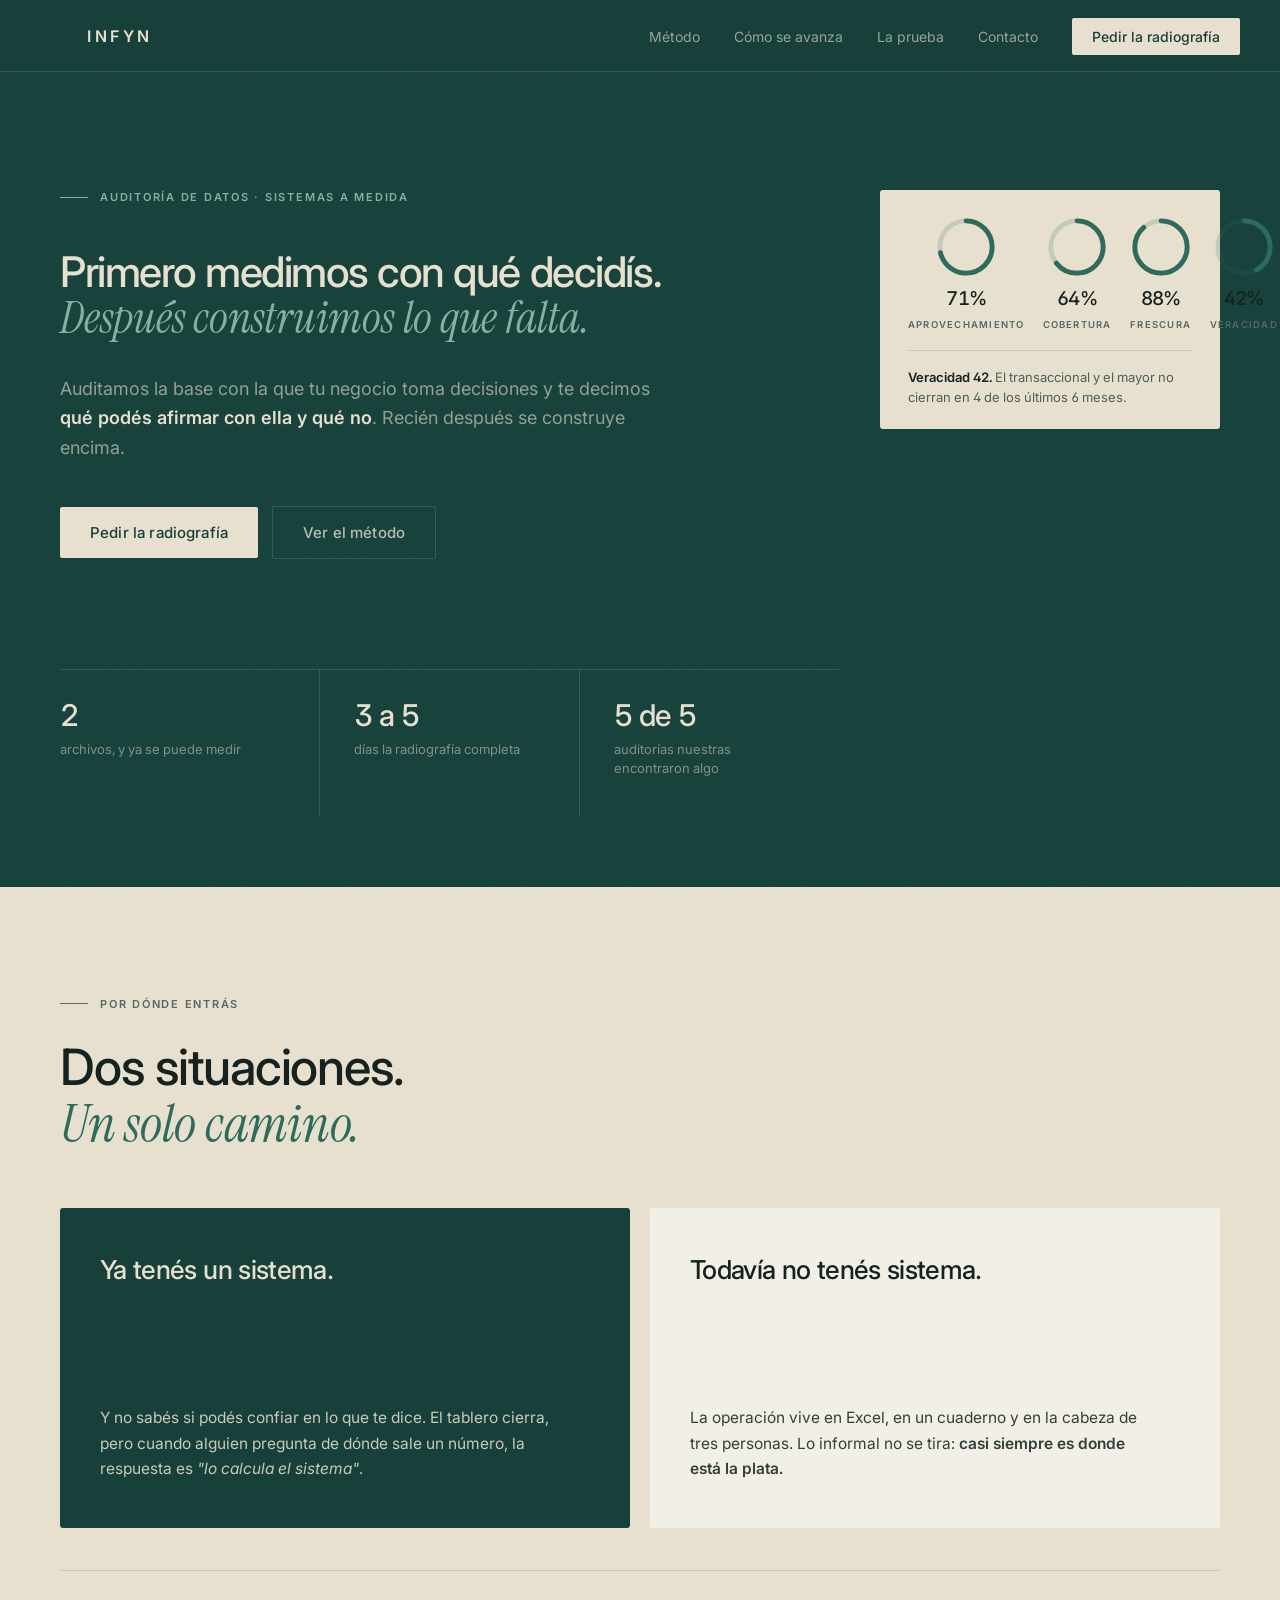
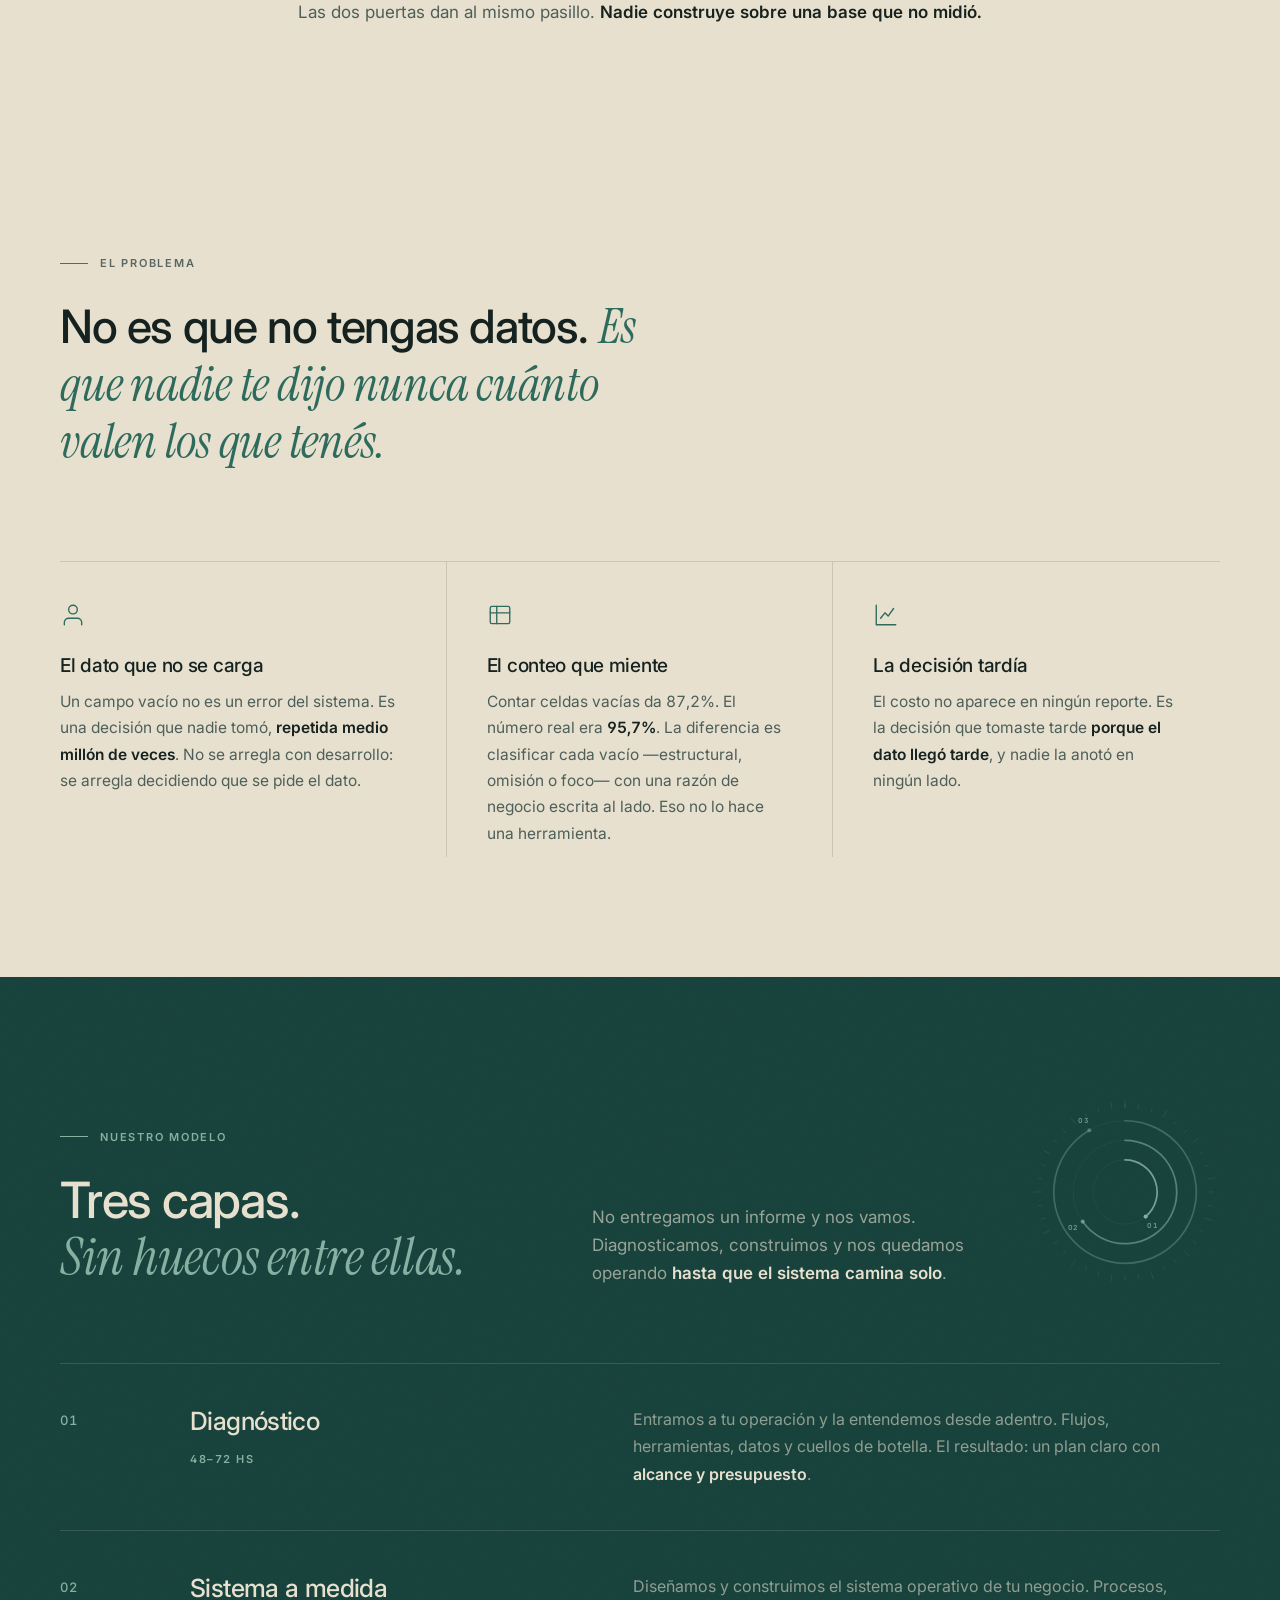
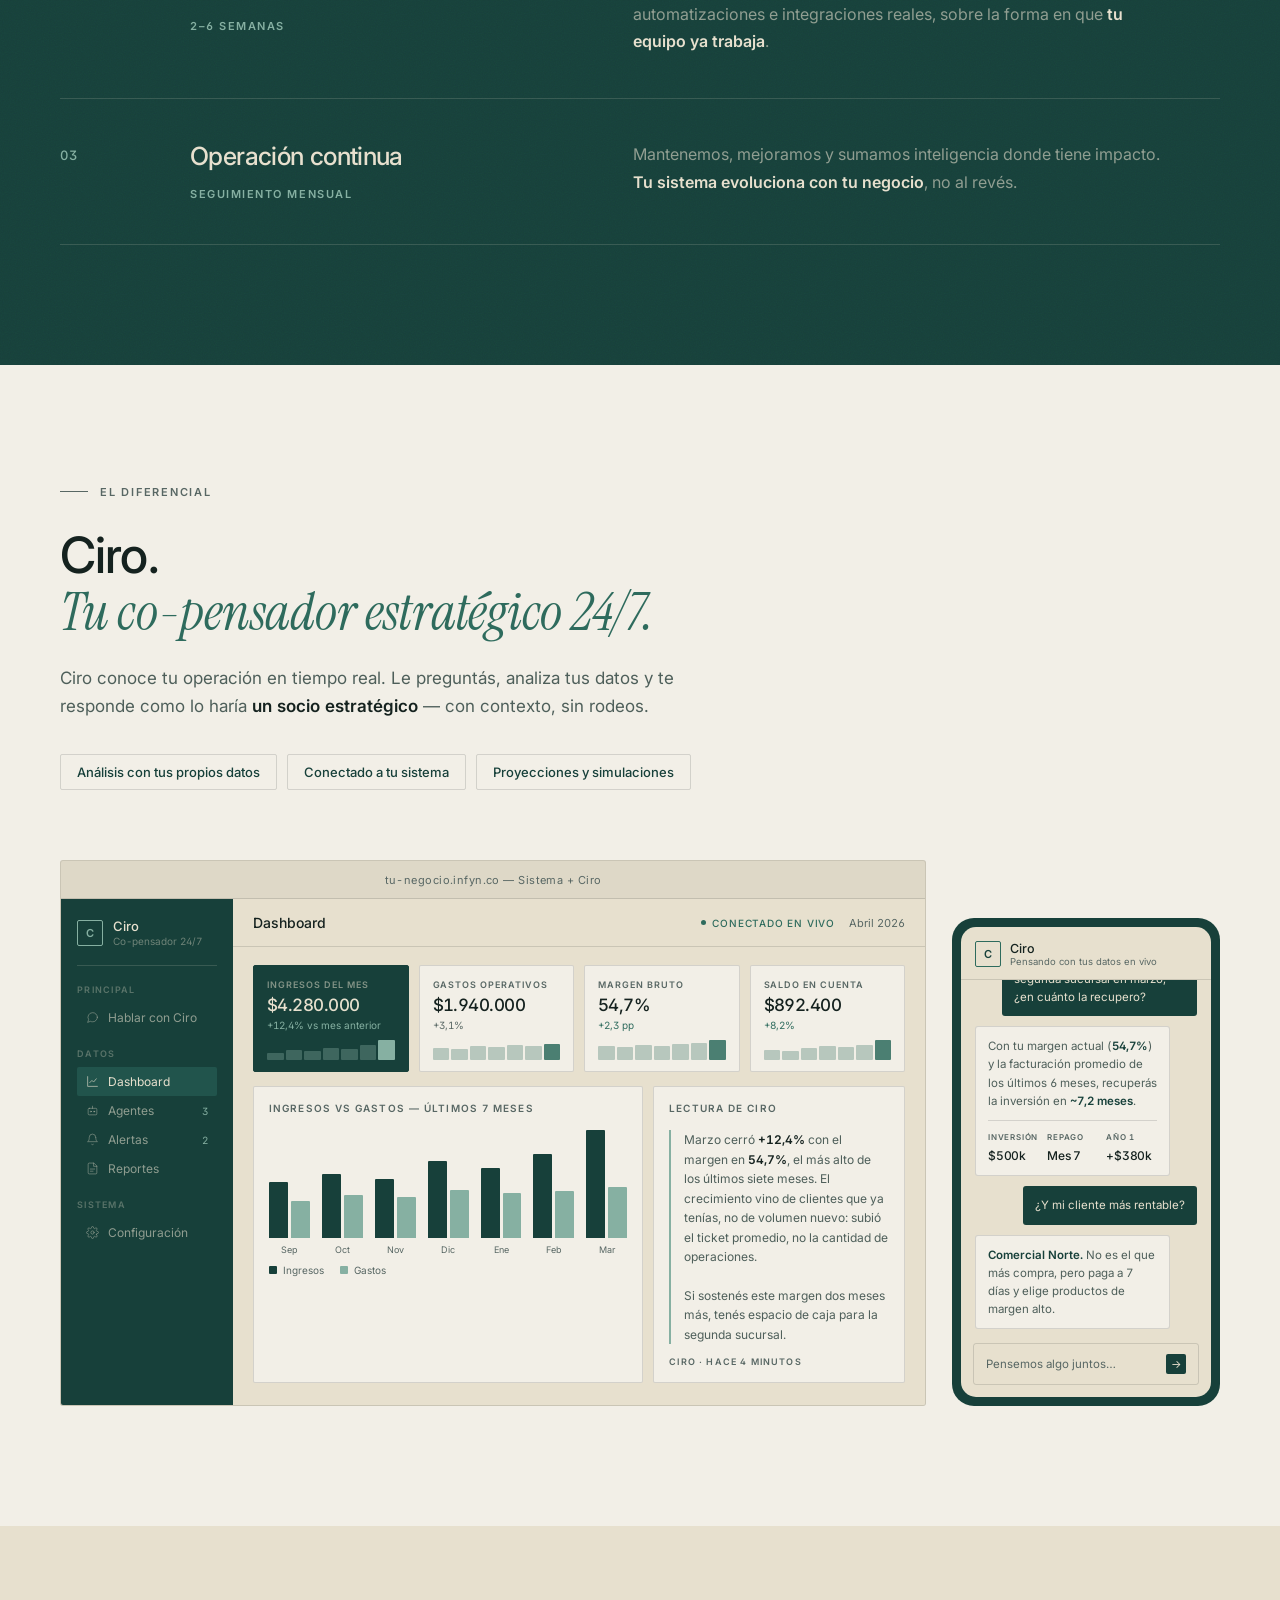
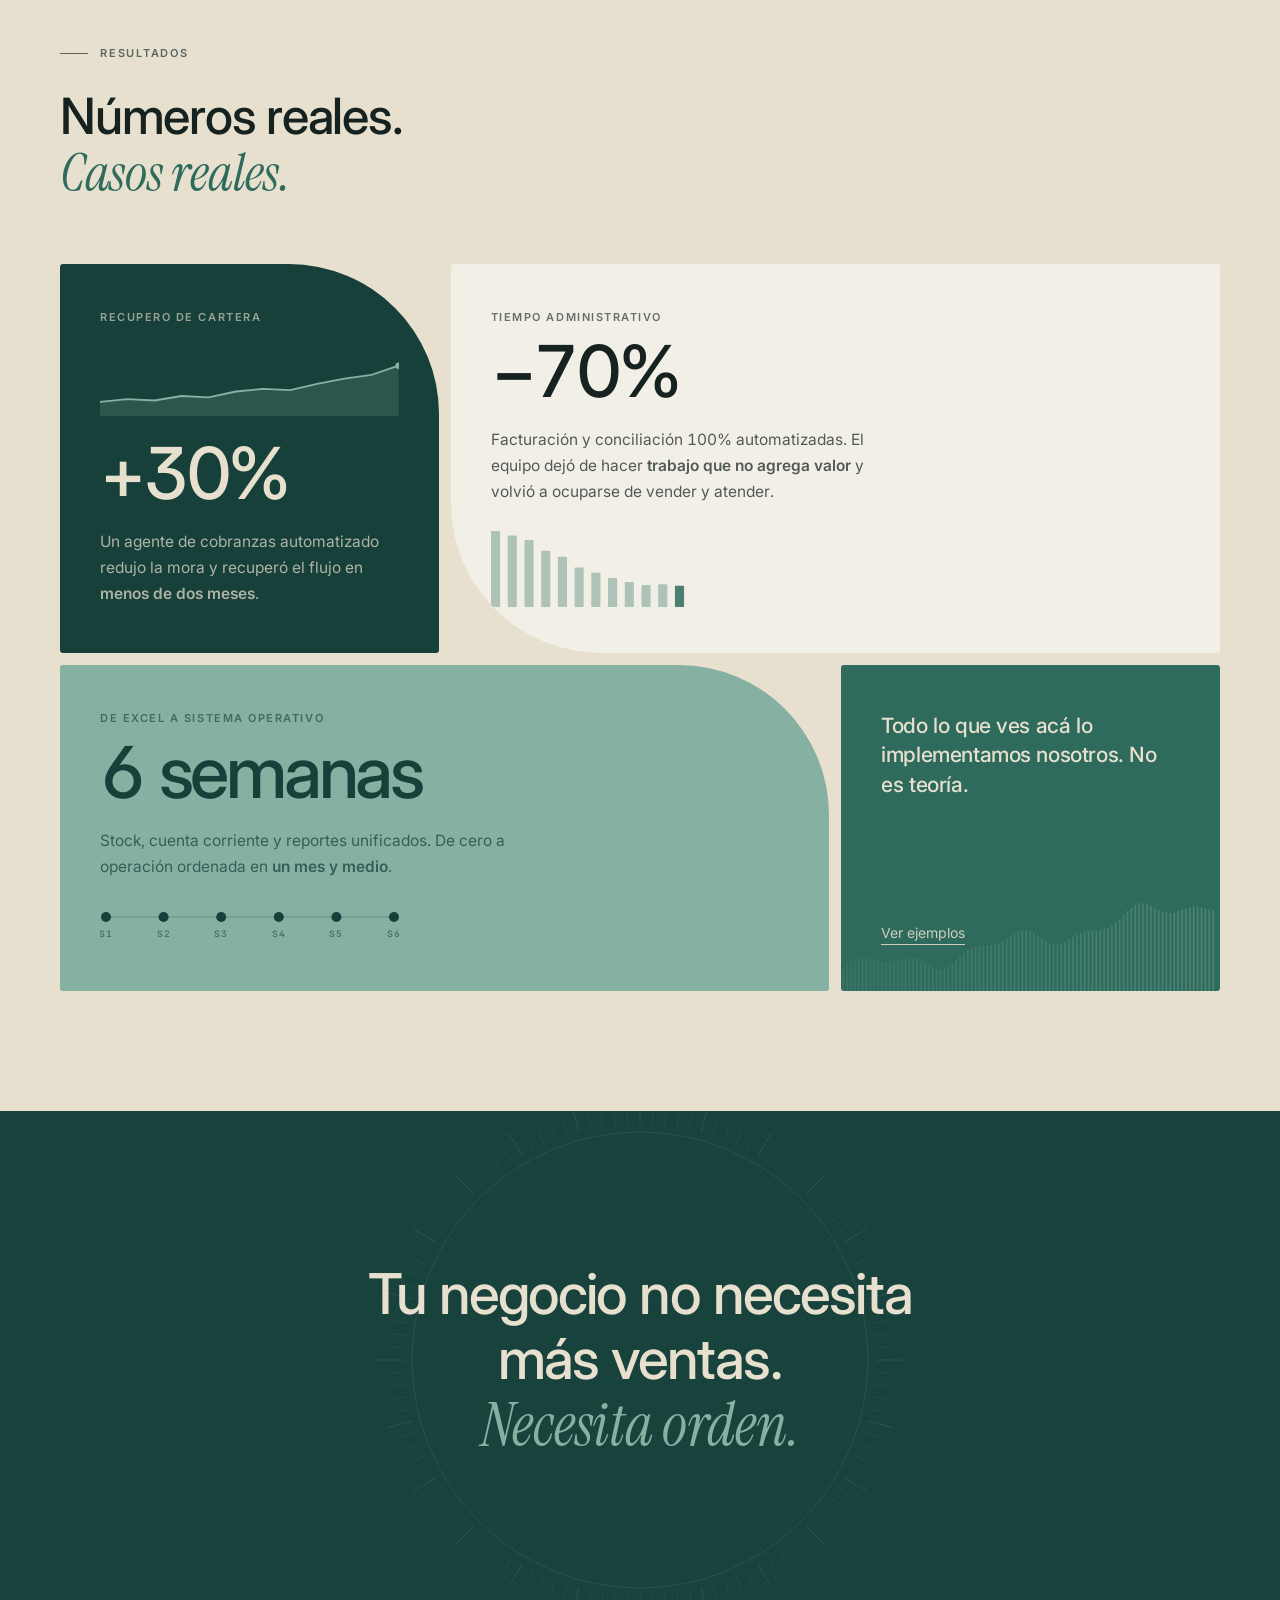
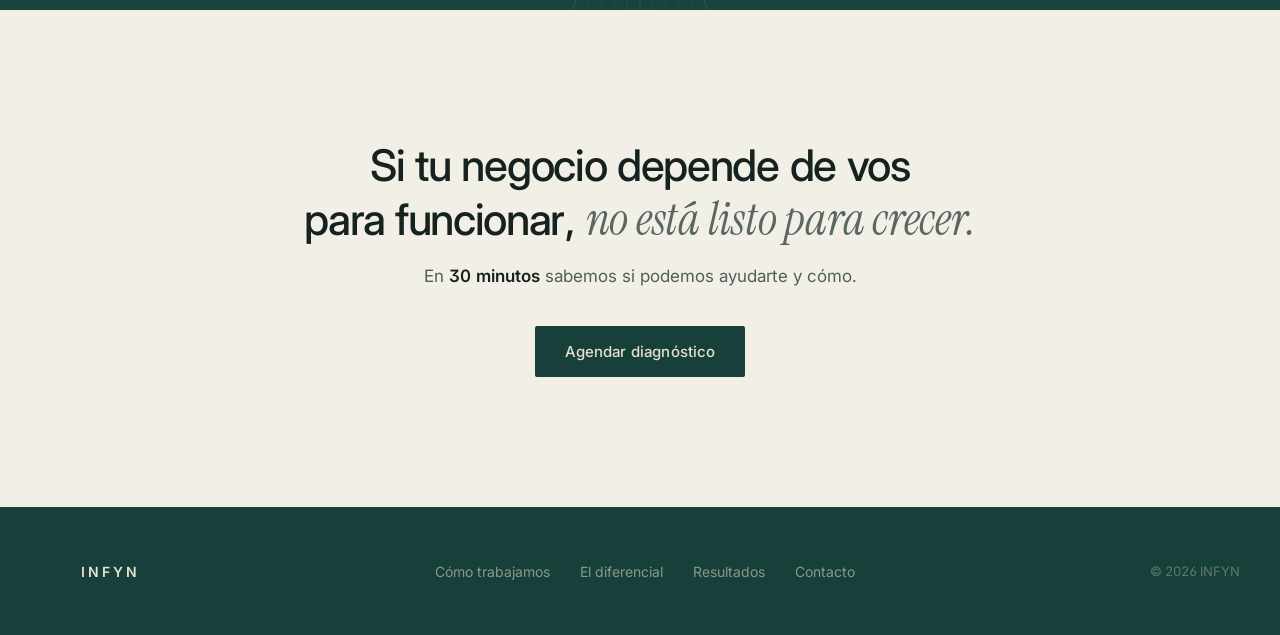
==== index.html @ 669a3941 "feat(sitio): el problema — cuánto valen los datos que ya tenés Co-Authored-By: Claude Sonnet 5 <nore" ====
<!DOCTYPE html>
<html lang="es">
<head>
<meta charset="UTF-8">
<meta name="viewport" content="width=device-width, initial-scale=1.0">
<title>INFYN — Primero medimos con qué decidís</title>
<meta name="description" content="Auditamos la base de datos con la que tu PyME toma decisiones: qué podés afirmar con ella y qué no. Después construimos el sistema.">
<link rel="preconnect" href="https://fonts.googleapis.com">
<link rel="preconnect" href="https://fonts.gstatic.com" crossorigin>
<link href="https://fonts.googleapis.com/css2?family=Inter:wght@400;500;600&family=Instrument+Serif:ital@0;1&display=swap" rel="stylesheet">
<link rel="stylesheet" href="/sistema.css">
</head>
<body>

<!-- ═══ NAV ═══ -->
<nav>
  <a href="#" class="logo">
    <span class="logo-marca" role="img" aria-label="INFYN"></span>
    <span class="logo-wordmark">INFYN</span>
  </a>
  <ul class="nav-links">
    <li><a href="/auditoria">Método</a></li>
    <li><a href="#escalera">Cómo se avanza</a></li>
    <li><a href="#prueba">La prueba</a></li>
    <li><a href="#contacto">Contacto</a></li>
    <li><a href="#contacto" class="nav-cta">Pedir la radiografía</a></li>
  </ul>
</nav>


<!-- ═══ HERO ═══ -->
<section class="hero grain">
  <div class="hero-inner">
    <div class="hero-grid">
      <div class="hero-texto">
        <div class="hero-tag">Auditoría de datos · Sistemas a medida</div>

        <h1 class="hero-headline">
          Primero medimos con qué decidís.<br>
          <em class="serif">Después construimos lo que falta.</em>
        </h1>

        <p class="hero-sub">
          Auditamos la base con la que tu negocio toma decisiones y te decimos
          <strong>qué podés afirmar con ella y qué no</strong>. Recién después se construye encima.
        </p>

        <div class="hero-actions">
          <a href="#contacto" class="btn btn-claro">Pedir la radiografía</a>
          <a href="/auditoria" class="btn btn-linea">Ver el método</a>
        </div>

        <ul class="hero-datos">
          <li><span class="dato-num">2</span><span class="dato-label">archivos, y ya se puede medir</span></li>
          <li><span class="dato-num">3 a 5</span><span class="dato-label">días la radiografía completa</span></li>
          <li><span class="dato-num">5 de 5</span><span class="dato-label">auditorías nuestras encontraron algo</span></li>
        </ul>
      </div>

      <!-- Lámina de score: el entregable de la radiografía -->
      <div class="score-lamina">
        <!-- circumference = 2πr, r=27 ≈ 169.6; dashoffset = circumference × (1 − score) -->
        <div class="score-ejes">
          <div class="score-eje">
            <svg viewBox="0 0 64 64" aria-hidden="true">
              <circle cx="32" cy="32" r="27" fill="none" stroke="currentColor" stroke-opacity="0.18" stroke-width="5"/>
              <circle cx="32" cy="32" r="27" fill="none" stroke="currentColor" stroke-width="5" stroke-linecap="round" stroke-dasharray="169.6" stroke-dashoffset="49.2" transform="rotate(-90 32 32)"/>
            </svg>
            <span class="score-eje-num">71%</span>
            <span class="score-eje-label">Aprovechamiento</span>
          </div>
          <div class="score-eje">
            <svg viewBox="0 0 64 64" aria-hidden="true">
              <circle cx="32" cy="32" r="27" fill="none" stroke="currentColor" stroke-opacity="0.18" stroke-width="5"/>
              <circle cx="32" cy="32" r="27" fill="none" stroke="currentColor" stroke-width="5" stroke-linecap="round" stroke-dasharray="169.6" stroke-dashoffset="61.1" transform="rotate(-90 32 32)"/>
            </svg>
            <span class="score-eje-num">64%</span>
            <span class="score-eje-label">Cobertura</span>
          </div>
          <div class="score-eje">
            <svg viewBox="0 0 64 64" aria-hidden="true">
              <circle cx="32" cy="32" r="27" fill="none" stroke="currentColor" stroke-opacity="0.18" stroke-width="5"/>
              <circle cx="32" cy="32" r="27" fill="none" stroke="currentColor" stroke-width="5" stroke-linecap="round" stroke-dasharray="169.6" stroke-dashoffset="20.4" transform="rotate(-90 32 32)"/>
            </svg>
            <span class="score-eje-num">88%</span>
            <span class="score-eje-label">Frescura</span>
          </div>
          <div class="score-eje">
            <svg viewBox="0 0 64 64" aria-hidden="true">
              <circle cx="32" cy="32" r="27" fill="none" stroke="currentColor" stroke-opacity="0.18" stroke-width="5"/>
              <circle cx="32" cy="32" r="27" fill="none" stroke="currentColor" stroke-width="5" stroke-linecap="round" stroke-dasharray="169.6" stroke-dashoffset="98.4" transform="rotate(-90 32 32)"/>
            </svg>
            <span class="score-eje-num">42%</span>
            <span class="score-eje-label">Veracidad</span>
          </div>
        </div>
        <div class="score-hallazgo"><strong>Veracidad 42.</strong> El transaccional y el mayor no cierran en 4 de los últimos 6 meses.</div>
      </div>
    </div>
  </div>
</section>


<!-- ═══ PUERTAS ═══ -->
<section class="puertas">
  <div class="wrap">
    <div class="eyebrow">Por dónde entrás</div>
    <h2 class="titulo-seccion">Dos situaciones.<br><em class="serif acento-verde">Un solo camino.</em></h2>

    <div class="puertas-grid">
      <div class="celda c-verde">
        <div class="puerta-titulo">Ya tenés un sistema.</div>
        <p class="puerta-texto">Y no sabés si podés confiar en lo que te dice. El tablero cierra, pero cuando alguien pregunta de dónde sale un número, la respuesta es <em>"lo calcula el sistema"</em>.</p>
      </div>

      <div class="celda c-hueso">
        <div class="puerta-titulo">Todavía no tenés sistema.</div>
        <p class="puerta-texto">La operación vive en Excel, en un cuaderno y en la cabeza de tres personas. Lo informal no se tira: <strong>casi siempre es donde está la plata.</strong></p>
      </div>
    </div>

    <p class="puerta-cierre">Las dos puertas dan al mismo pasillo. <strong>Nadie construye sobre una base que no midió.</strong></p>
  </div>
</section>


<!-- ═══ PROBLEMA ═══ -->
<section class="problema">
  <div class="wrap">
    <div class="eyebrow">El problema</div>

    <p class="problema-statement">
      No es que no tengas datos.
      <em class="serif acento-verde">Es que nadie te dijo nunca cuánto valen los que tenés.</em>
    </p>

    <div class="columnas">
      <div class="columna">
        <svg class="columna-icono" width="26" height="26" viewBox="0 0 24 24" fill="none" stroke="currentColor" stroke-width="1.25" stroke-linecap="round" stroke-linejoin="round"><path d="M20 21v-2a4 4 0 0 0-4-4H8a4 4 0 0 0-4 4v2"/><circle cx="12" cy="7" r="4"/></svg>
        <div class="columna-titulo">El dato que no se carga</div>
        <div class="columna-texto">Un campo vacío no es un error del sistema. Es una decisión que nadie tomó, <strong>repetida medio millón de veces</strong>. No se arregla con desarrollo: se arregla decidiendo que se pide el dato.</div>
      </div>
      <div class="columna">
        <svg class="columna-icono" width="26" height="26" viewBox="0 0 24 24" fill="none" stroke="currentColor" stroke-width="1.25" stroke-linecap="round" stroke-linejoin="round"><rect x="3" y="4" width="18" height="16" rx="1.5"/><path d="M3 10h18"/><path d="M9 4v16"/></svg>
        <div class="columna-titulo">El conteo que miente</div>
        <div class="columna-texto">Contar celdas vacías da 87,2%. El número real era <strong>95,7%</strong>. La diferencia es clasificar cada vacío —estructural, omisión o foco— con una razón de negocio escrita al lado. Eso no lo hace una herramienta.</div>
      </div>
      <div class="columna">
        <svg class="columna-icono" width="26" height="26" viewBox="0 0 24 24" fill="none" stroke="currentColor" stroke-width="1.25" stroke-linecap="round" stroke-linejoin="round"><path d="M3 3v18h18"/><path d="M7 15l4-5 3 3 5-7"/></svg>
        <div class="columna-titulo">La decisión tardía</div>
        <div class="columna-texto">El costo no aparece en ningún reporte. Es la decisión que tomaste tarde <strong>porque el dato llegó tarde</strong>, y nadie la anotó en ningún lado.</div>
      </div>
    </div>
  </div>
</section>


<!-- ═══ MÉTODO ═══ -->
<section class="metodo grain" id="metodo">
  <div class="wrap">
    <div class="metodo-header">
      <div>
        <div class="eyebrow sobre-verde">Nuestro modelo</div>
        <h2 class="titulo-seccion sobre-verde">Tres capas.<br><em class="serif acento-salvia">Sin huecos entre ellas.</em></h2>
      </div>
      <p class="bajada sobre-verde">
No entregamos un informe y nos vamos. Diagnosticamos, construimos y nos quedamos
        operando <strong>hasta que el sistema camina solo</strong>.
      </p>
      <svg class="graf-capas" viewBox="-16 -16 272 272" fill="none" aria-hidden="true"><circle cx="120" cy="120" r="46" fill="none" stroke="rgba(134,176,162,0.11)" stroke-width="1"/><path d="M 120.0 74.0 A 46 46 0 0 1 149.6 155.2" fill="none" stroke="rgba(134,176,162,0.85)" stroke-width="2.5" stroke-linecap="round"/><circle cx="149.6" cy="155.2" r="3" fill="rgba(134,176,162,1.0)"/><text x="159.9" y="171.0" text-anchor="middle" font-family="Inter, sans-serif" font-size="10" font-weight="600" letter-spacing="0.1em" fill="rgba(134,176,162,0.80)">01</text><circle cx="120" cy="120" r="74" fill="none" stroke="rgba(134,176,162,0.11)" stroke-width="1"/><path d="M 120.0 46.0 A 74 74 0 1 1 59.4 162.4" fill="none" stroke="rgba(134,176,162,0.55)" stroke-width="2.5" stroke-linecap="round"/><circle cx="59.4" cy="162.4" r="3" fill="rgba(134,176,162,0.7000000000000001)"/><text x="46.3" y="175.1" text-anchor="middle" font-family="Inter, sans-serif" font-size="10" font-weight="600" letter-spacing="0.1em" fill="rgba(134,176,162,0.80)">02</text><circle cx="120" cy="120" r="102" fill="none" stroke="rgba(134,176,162,0.11)" stroke-width="1"/><path d="M 120.0 18.0 A 102 102 0 1 1 69.0 31.7" fill="none" stroke="rgba(134,176,162,0.32)" stroke-width="2.5" stroke-linecap="round"/><circle cx="69.0" cy="31.7" r="3" fill="rgba(134,176,162,0.47)"/><text x="61.0" y="21.3" text-anchor="middle" font-family="Inter, sans-serif" font-size="10" font-weight="600" letter-spacing="0.1em" fill="rgba(134,176,162,0.80)">03</text><line x1="120.0" y1="0.0" x2="120.0" y2="-11.0" stroke="rgba(134,176,162,0.20)" stroke-width="1"/><line x1="138.8" y1="1.5" x2="139.7" y2="-4.4" stroke="rgba(134,176,162,0.20)" stroke-width="1"/><line x1="157.1" y1="5.9" x2="158.9" y2="0.2" stroke="rgba(134,176,162,0.20)" stroke-width="1"/><line x1="174.5" y1="13.1" x2="179.5" y2="3.3" stroke="rgba(134,176,162,0.20)" stroke-width="1"/><line x1="190.5" y1="22.9" x2="194.1" y2="18.1" stroke="rgba(134,176,162,0.20)" stroke-width="1"/><line x1="204.9" y1="35.1" x2="209.1" y2="30.9" stroke="rgba(134,176,162,0.20)" stroke-width="1"/><line x1="217.1" y1="49.5" x2="226.0" y2="43.0" stroke="rgba(134,176,162,0.20)" stroke-width="1"/><line x1="226.9" y1="65.5" x2="232.3" y2="62.8" stroke="rgba(134,176,162,0.20)" stroke-width="1"/><line x1="234.1" y1="82.9" x2="239.8" y2="81.1" stroke="rgba(134,176,162,0.20)" stroke-width="1"/><line x1="238.5" y1="101.2" x2="249.4" y2="99.5" stroke="rgba(134,176,162,0.20)" stroke-width="1"/><line x1="240.0" y1="120.0" x2="246.0" y2="120.0" stroke="rgba(134,176,162,0.20)" stroke-width="1"/><line x1="238.5" y1="138.8" x2="244.4" y2="139.7" stroke="rgba(134,176,162,0.20)" stroke-width="1"/><line x1="234.1" y1="157.1" x2="244.6" y2="160.5" stroke="rgba(134,176,162,0.20)" stroke-width="1"/><line x1="226.9" y1="174.5" x2="232.3" y2="177.2" stroke="rgba(134,176,162,0.20)" stroke-width="1"/><line x1="217.1" y1="190.5" x2="221.9" y2="194.1" stroke="rgba(134,176,162,0.20)" stroke-width="1"/><line x1="204.9" y1="204.9" x2="212.6" y2="212.6" stroke="rgba(134,176,162,0.20)" stroke-width="1"/><line x1="190.5" y1="217.1" x2="194.1" y2="221.9" stroke="rgba(134,176,162,0.20)" stroke-width="1"/><line x1="174.5" y1="226.9" x2="177.2" y2="232.3" stroke="rgba(134,176,162,0.20)" stroke-width="1"/><line x1="157.1" y1="234.1" x2="160.5" y2="244.6" stroke="rgba(134,176,162,0.20)" stroke-width="1"/><line x1="138.8" y1="238.5" x2="139.7" y2="244.4" stroke="rgba(134,176,162,0.20)" stroke-width="1"/><line x1="120.0" y1="240.0" x2="120.0" y2="246.0" stroke="rgba(134,176,162,0.20)" stroke-width="1"/><line x1="101.2" y1="238.5" x2="99.5" y2="249.4" stroke="rgba(134,176,162,0.20)" stroke-width="1"/><line x1="82.9" y1="234.1" x2="81.1" y2="239.8" stroke="rgba(134,176,162,0.20)" stroke-width="1"/><line x1="65.5" y1="226.9" x2="62.8" y2="232.3" stroke="rgba(134,176,162,0.20)" stroke-width="1"/><line x1="49.5" y1="217.1" x2="43.0" y2="226.0" stroke="rgba(134,176,162,0.20)" stroke-width="1"/><line x1="35.1" y1="204.9" x2="30.9" y2="209.1" stroke="rgba(134,176,162,0.20)" stroke-width="1"/><line x1="22.9" y1="190.5" x2="18.1" y2="194.1" stroke="rgba(134,176,162,0.20)" stroke-width="1"/><line x1="13.1" y1="174.5" x2="3.3" y2="179.5" stroke="rgba(134,176,162,0.20)" stroke-width="1"/><line x1="5.9" y1="157.1" x2="0.2" y2="158.9" stroke="rgba(134,176,162,0.20)" stroke-width="1"/><line x1="1.5" y1="138.8" x2="-4.4" y2="139.7" stroke="rgba(134,176,162,0.20)" stroke-width="1"/><line x1="0.0" y1="120.0" x2="-11.0" y2="120.0" stroke="rgba(134,176,162,0.20)" stroke-width="1"/><line x1="1.5" y1="101.2" x2="-4.4" y2="100.3" stroke="rgba(134,176,162,0.20)" stroke-width="1"/><line x1="5.9" y1="82.9" x2="0.2" y2="81.1" stroke="rgba(134,176,162,0.20)" stroke-width="1"/><line x1="13.1" y1="65.5" x2="3.3" y2="60.5" stroke="rgba(134,176,162,0.20)" stroke-width="1"/><line x1="22.9" y1="49.5" x2="18.1" y2="45.9" stroke="rgba(134,176,162,0.20)" stroke-width="1"/><line x1="35.1" y1="35.1" x2="30.9" y2="30.9" stroke="rgba(134,176,162,0.20)" stroke-width="1"/><line x1="49.5" y1="22.9" x2="43.0" y2="14.0" stroke="rgba(134,176,162,0.20)" stroke-width="1"/><line x1="65.5" y1="13.1" x2="62.8" y2="7.7" stroke="rgba(134,176,162,0.20)" stroke-width="1"/><line x1="82.9" y1="5.9" x2="81.1" y2="0.2" stroke="rgba(134,176,162,0.20)" stroke-width="1"/><line x1="101.2" y1="1.5" x2="99.5" y2="-9.4" stroke="rgba(134,176,162,0.20)" stroke-width="1"/><line x1="120.0" y1="0.0" x2="120.0" y2="-6.0" stroke="rgba(134,176,162,0.20)" stroke-width="1"/></svg>
    </div>

    <div class="paso">
      <div class="paso-num">01</div>
      <div>
        <div class="paso-titulo">Diagnóstico</div>
        <div class="paso-tiempo">48–72 hs</div>
      </div>
      <div class="paso-texto">
        Entramos a tu operación y la entendemos desde adentro. Flujos, herramientas, datos y
        cuellos de botella. El resultado: un plan claro con <strong>alcance y presupuesto</strong>.
      </div>
    </div>

    <div class="paso">
      <div class="paso-num">02</div>
      <div>
        <div class="paso-titulo">Sistema a medida</div>
        <div class="paso-tiempo">2–6 semanas</div>
      </div>
      <div class="paso-texto">
        Diseñamos y construimos el sistema operativo de tu negocio. Procesos, automatizaciones
        e integraciones reales, sobre la forma en que <strong>tu equipo ya trabaja</strong>.
      </div>
    </div>

    <div class="paso">
      <div class="paso-num">03</div>
      <div>
        <div class="paso-titulo">Operación continua</div>
        <div class="paso-tiempo">Seguimiento mensual</div>
      </div>
      <div class="paso-texto">
        Mantenemos, mejoramos y sumamos inteligencia donde tiene impacto. <strong>Tu sistema evoluciona
        con tu negocio</strong>, no al revés.
      </div>
    </div>
  </div>
</section>


<!-- ═══ CIRO — el diferencial ═══ -->
<section class="producto" id="diferencial">
  <div class="wrap">
    <div class="producto-header">
      <div class="eyebrow">El diferencial</div>
      <h2 class="titulo-seccion titulo-ancho">Ciro.<br><em class="serif acento-verde">Tu co-pensador estratégico 24/7.</em></h2>
      <p class="bajada">
        Ciro conoce tu operación en tiempo real. Le preguntás, analiza tus datos y te responde
        como lo haría <strong>un socio estratégico</strong> — con contexto, sin rodeos.
      </p>
      <div class="capacidades">
        <span class="capacidad">Análisis con tus propios datos</span>
        <span class="capacidad">Conectado a tu sistema</span>
        <span class="capacidad">Proyecciones y simulaciones</span>
      </div>
    </div>

    <div class="mockup-layout">

      <!-- Lámina de escritorio -->
      <div class="lamina">
        <div class="lamina-barra">
          <div class="lamina-url">tu-negocio.infyn.co — Sistema + Ciro</div>
        </div>
        <div class="app">

          <div class="app-side">
            <div class="app-marca">
              <div class="app-marca-sigla">C</div>
              <div>
                <div class="app-marca-nombre">Ciro</div>
                <div class="app-marca-sub">Co-pensador 24/7</div>
              </div>
            </div>

            <div class="app-grupo">Principal</div>
            <div class="app-item">
              <svg width="13" height="13" viewBox="0 0 24 24" fill="none" stroke="currentColor" stroke-width="1.5" stroke-linecap="round" stroke-linejoin="round"><path d="M21 11.5a8.4 8.4 0 0 1-9 8.4 8.5 8.5 0 0 1-3.8-.9L3 21l1.9-5.1A8.4 8.4 0 0 1 12 3.1a8.4 8.4 0 0 1 9 8.4z"/></svg>
              Hablar con Ciro
            </div>

            <div class="app-grupo">Datos</div>
            <div class="app-item activo">
              <svg width="13" height="13" viewBox="0 0 24 24" fill="none" stroke="currentColor" stroke-width="1.5" stroke-linecap="round" stroke-linejoin="round"><path d="M3 3v18h18"/><path d="M7 14l4-4 3 3 5-6"/></svg>
              Dashboard
            </div>
            <div class="app-item">
              <svg width="13" height="13" viewBox="0 0 24 24" fill="none" stroke="currentColor" stroke-width="1.5" stroke-linecap="round" stroke-linejoin="round"><rect x="4" y="8" width="16" height="12" rx="2"/><path d="M12 8V4"/><circle cx="9" cy="14" r="1"/><circle cx="15" cy="14" r="1"/></svg>
              Agentes <span class="contador">3</span>
            </div>
            <div class="app-item">
              <svg width="13" height="13" viewBox="0 0 24 24" fill="none" stroke="currentColor" stroke-width="1.5" stroke-linecap="round" stroke-linejoin="round"><path d="M18 8a6 6 0 1 0-12 0c0 7-3 8-3 8h18s-3-1-3-8"/><path d="M13.7 21a2 2 0 0 1-3.4 0"/></svg>
              Alertas <span class="contador">2</span>
            </div>
            <div class="app-item">
              <svg width="13" height="13" viewBox="0 0 24 24" fill="none" stroke="currentColor" stroke-width="1.5" stroke-linecap="round" stroke-linejoin="round"><path d="M14 2H6a2 2 0 0 0-2 2v16a2 2 0 0 0 2 2h12a2 2 0 0 0 2-2V8z"/><path d="M14 2v6h6"/><path d="M8 13h8M8 17h5"/></svg>
              Reportes
            </div>

            <div class="app-grupo">Sistema</div>
            <div class="app-item">
              <svg width="13" height="13" viewBox="0 0 24 24" fill="none" stroke="currentColor" stroke-width="1.5" stroke-linecap="round" stroke-linejoin="round"><circle cx="12" cy="12" r="3"/><path d="M19.4 15a1.6 1.6 0 0 0 .3 1.8l.1.1a2 2 0 1 1-2.8 2.8l-.1-.1a1.6 1.6 0 0 0-1.8-.3 1.6 1.6 0 0 0-1 1.5V21a2 2 0 1 1-4 0v-.1A1.6 1.6 0 0 0 9 19.4a1.6 1.6 0 0 0-1.8.3l-.1.1a2 2 0 1 1-2.8-2.8l.1-.1a1.6 1.6 0 0 0 .3-1.8 1.6 1.6 0 0 0-1.5-1H3a2 2 0 1 1 0-4h.1A1.6 1.6 0 0 0 4.6 9a1.6 1.6 0 0 0-.3-1.8l-.1-.1a2 2 0 1 1 2.8-2.8l.1.1a1.6 1.6 0 0 0 1.8.3H9a1.6 1.6 0 0 0 1-1.5V3a2 2 0 1 1 4 0v.1a1.6 1.6 0 0 0 1 1.5 1.6 1.6 0 0 0 1.8-.3l.1-.1a2 2 0 1 1 2.8 2.8l-.1.1a1.6 1.6 0 0 0-.3 1.8V9a1.6 1.6 0 0 0 1.5 1H21a2 2 0 1 1 0 4h-.1a1.6 1.6 0 0 0-1.5 1z"/></svg>
              Configuración
            </div>
          </div>

          <div class="app-main">
            <div class="app-top">
              <div class="app-top-titulo">Dashboard</div>
              <div class="app-top-meta">
                <div class="app-estado">Conectado en vivo</div>
                <div class="app-periodo">Abril 2026</div>
              </div>
            </div>

            <div class="app-body">
              <div class="kpis">
                <div class="kpi destacado">
                  <div class="kpi-label">Ingresos del mes</div>
                  <div class="kpi-valor">$4.280.000</div>
                  <div class="kpi-delta">+12,4% vs mes anterior</div>
                  <div class="spark"><span style="height:35%"></span><span style="height:50%"></span><span style="height:45%"></span><span style="height:60%"></span><span style="height:55%"></span><span style="height:75%"></span><span style="height:100%"></span></div>
                </div>
                <div class="kpi">
                  <div class="kpi-label">Gastos operativos</div>
                  <div class="kpi-valor">$1.940.000</div>
                  <div class="kpi-delta baja">+3,1%</div>
                  <div class="spark"><span style="height:60%"></span><span style="height:55%"></span><span style="height:70%"></span><span style="height:65%"></span><span style="height:75%"></span><span style="height:70%"></span><span style="height:80%"></span></div>
                </div>
                <div class="kpi">
                  <div class="kpi-label">Margen bruto</div>
                  <div class="kpi-valor">54,7%</div>
                  <div class="kpi-delta">+2,3 pp</div>
                  <div class="spark"><span style="height:70%"></span><span style="height:65%"></span><span style="height:75%"></span><span style="height:72%"></span><span style="height:80%"></span><span style="height:85%"></span><span style="height:100%"></span></div>
                </div>
                <div class="kpi">
                  <div class="kpi-label">Saldo en cuenta</div>
                  <div class="kpi-valor">$892.400</div>
                  <div class="kpi-delta">+8,2%</div>
                  <div class="spark"><span style="height:50%"></span><span style="height:45%"></span><span style="height:60%"></span><span style="height:70%"></span><span style="height:65%"></span><span style="height:75%"></span><span style="height:100%"></span></div>
                </div>
              </div>

              <div class="paneles">
                <div class="panel">
                  <div class="panel-titulo">Ingresos vs gastos — últimos 7 meses</div>
                  <div class="barras">
                    <div class="barra-grupo"><div class="barra-in" style="height:52%"></div><div class="barra-out" style="height:35%"></div><div class="barra-mes">Sep</div></div>
                    <div class="barra-grupo"><div class="barra-in" style="height:60%"></div><div class="barra-out" style="height:40%"></div><div class="barra-mes">Oct</div></div>
                    <div class="barra-grupo"><div class="barra-in" style="height:55%"></div><div class="barra-out" style="height:38%"></div><div class="barra-mes">Nov</div></div>
                    <div class="barra-grupo"><div class="barra-in" style="height:72%"></div><div class="barra-out" style="height:45%"></div><div class="barra-mes">Dic</div></div>
                    <div class="barra-grupo"><div class="barra-in" style="height:65%"></div><div class="barra-out" style="height:42%"></div><div class="barra-mes">Ene</div></div>
                    <div class="barra-grupo"><div class="barra-in" style="height:78%"></div><div class="barra-out" style="height:44%"></div><div class="barra-mes">Feb</div></div>
                    <div class="barra-grupo"><div class="barra-in" style="height:100%"></div><div class="barra-out" style="height:48%"></div><div class="barra-mes">Mar</div></div>
                  </div>
                  <div class="barras-leyenda">
                    <span><i style="background:var(--verde)"></i> Ingresos</span>
                    <span><i style="background:var(--salvia)"></i> Gastos</span>
                  </div>
                </div>

                <div class="panel">
                  <div class="panel-titulo">Lectura de Ciro</div>
                  <div class="nota-ciro">
                    Marzo cerró <strong>+12,4%</strong> con el margen en <strong>54,7%</strong>, el más alto
                    de los últimos siete meses. El crecimiento vino de clientes que ya tenías, no de
                    volumen nuevo: subió el ticket promedio, no la cantidad de operaciones.<br><br>
                    Si sostenés este margen dos meses más, tenés espacio de caja para la segunda sucursal.
                  </div>
                  <div class="nota-firma">Ciro · hace 4 minutos</div>
                </div>
              </div>
            </div>
          </div>
        </div>
      </div>

      <!-- Teléfono -->
      <div class="telefono">
        <div class="telefono-pantalla">
          <div class="chat-top">
            <div class="chat-sigla">C</div>
            <div>
              <div class="chat-nombre">Ciro</div>
              <div class="chat-estado">Pensando con tus datos en vivo</div>
            </div>
          </div>

          <div class="chat-body">
            <div class="burbuja burbuja-user">Si invierto $500.000 en una segunda sucursal en marzo, ¿en cuánto la recupero?</div>
            <div class="burbuja burbuja-bot">
              Con tu margen actual (<strong>54,7%</strong>) y la facturación promedio de los últimos
              6 meses, recuperás la inversión en <strong>~7,2 meses</strong>.
              <div class="mini-datos">
                <div>
                  <div class="mini-dato-label">Inversión</div>
                  <div class="mini-dato-valor">$500k</div>
                </div>
                <div>
                  <div class="mini-dato-label">Repago</div>
                  <div class="mini-dato-valor">Mes 7</div>
                </div>
                <div>
                  <div class="mini-dato-label">Año 1</div>
                  <div class="mini-dato-valor">+$380k</div>
                </div>
              </div>
            </div>
            <div class="burbuja burbuja-user">¿Y mi cliente más rentable?</div>
            <div class="burbuja burbuja-bot">
              <strong>Comercial Norte.</strong> No es el que más compra, pero paga a 7 días
              y elige productos de margen alto.
            </div>
          </div>

          <div class="chat-input">
            <span>Pensemos algo juntos…</span>
            <span class="chat-enviar">→</span>
          </div>
        </div>
      </div>

    </div>
  </div>
</section>


<!-- ═══ RESULTADOS ═══ -->
<section class="resultados" id="resultados">
  <div class="wrap">
    <div class="resultados-header">
      <div class="eyebrow">Resultados</div>
      <h2 class="titulo-seccion">Números reales.<br><em class="serif acento-verde">Casos reales.</em></h2>
    </div>

    <div class="bento">
      <div class="celda c-verde esq-tr">
        <div class="celda-label">Recupero de cartera</div>
        <div>
          <svg class="graf-spark" viewBox="0 0 300 62" preserveAspectRatio="none" aria-hidden="true"><path d="M 0.0 58 L 0.0 43.8 L 27.3 41.2 L 54.5 42.5 L 81.8 38.0 L 109.1 39.3 L 136.4 33.5 L 163.6 30.9 L 190.9 32.2 L 218.2 25.8 L 245.5 20.6 L 272.7 16.8 L 300.0 7.7 L 300.0 58 Z" fill="rgba(134,176,162,0.18)"/><polyline points="0.0,43.8 27.3,41.2 54.5,42.5 81.8,38.0 109.1,39.3 136.4,33.5 163.6,30.9 190.9,32.2 218.2,25.8 245.5,20.6 272.7,16.8 300.0,7.7" fill="none" stroke="#86B0A2" stroke-width="1.8" stroke-linejoin="round" stroke-linecap="round"/><circle cx="300.0" cy="7.7" r="3.2" fill="#86B0A2"/></svg>
          <div class="celda-num">+30%</div>
          <div class="celda-texto">
            Un agente de cobranzas automatizado redujo la mora y recuperó el flujo en <strong>menos de dos meses</strong>.
          </div>
        </div>
      </div>

      <div class="celda c-hueso celda-ancha esq-bl">
        <div class="celda-label">Tiempo administrativo</div>
        <div>
          <div class="celda-num">−70%</div>
          <div class="celda-texto">
            Facturación y conciliación 100% automatizadas. El equipo dejó de hacer <strong>trabajo que no
            agrega valor</strong> y volvió a ocuparse de vender y atender.
          </div>
          <svg class="graf-barras" viewBox="0 0 264 100" preserveAspectRatio="xMinYMax meet" aria-hidden="true"><rect x="0" y="0" width="12" height="100" rx="1" fill="rgba(46,107,93,0.34)"/><rect x="22" y="6" width="12" height="94" rx="1" fill="rgba(46,107,93,0.34)"/><rect x="44" y="12" width="12" height="88" rx="1" fill="rgba(46,107,93,0.34)"/><rect x="66" y="26" width="12" height="74" rx="1" fill="rgba(46,107,93,0.34)"/><rect x="88" y="34" width="12" height="66" rx="1" fill="rgba(46,107,93,0.34)"/><rect x="110" y="48" width="12" height="52" rx="1" fill="rgba(46,107,93,0.34)"/><rect x="132" y="55" width="12" height="45" rx="1" fill="rgba(46,107,93,0.34)"/><rect x="154" y="62" width="12" height="38" rx="1" fill="rgba(46,107,93,0.34)"/><rect x="176" y="67" width="12" height="33" rx="1" fill="rgba(46,107,93,0.34)"/><rect x="198" y="71" width="12" height="29" rx="1" fill="rgba(46,107,93,0.34)"/><rect x="220" y="70" width="12" height="30" rx="1" fill="rgba(46,107,93,0.34)"/><rect x="242" y="72" width="12" height="28" rx="1" fill="rgba(46,107,93,0.85)"/></svg>
        </div>
      </div>

      <div class="celda c-salvia celda-ancha esq-tr">
        <div class="celda-label">De Excel a sistema operativo</div>
        <div>
          <div class="celda-num">6 semanas</div>
          <div class="celda-texto">
            Stock, cuenta corriente y reportes unificados. De cero a operación ordenada en <strong>un mes y medio</strong>.
          </div>
          <svg class="graf-linea" viewBox="0 0 300 40" aria-hidden="true"><line x1="6" y1="12" x2="294" y2="12" stroke="rgba(23,64,58,0.30)" stroke-width="1"/><circle cx="6.0" cy="12" r="5" fill="#17403A"/><text x="6.0" y="32" text-anchor="middle" font-family="Inter, sans-serif" font-size="9" font-weight="600" letter-spacing="0.1em" fill="rgba(23,64,58,0.55)">S1</text><circle cx="63.6" cy="12" r="5" fill="#17403A"/><text x="63.6" y="32" text-anchor="middle" font-family="Inter, sans-serif" font-size="9" font-weight="600" letter-spacing="0.1em" fill="rgba(23,64,58,0.55)">S2</text><circle cx="121.2" cy="12" r="5" fill="#17403A"/><text x="121.2" y="32" text-anchor="middle" font-family="Inter, sans-serif" font-size="9" font-weight="600" letter-spacing="0.1em" fill="rgba(23,64,58,0.55)">S3</text><circle cx="178.8" cy="12" r="5" fill="#17403A"/><text x="178.8" y="32" text-anchor="middle" font-family="Inter, sans-serif" font-size="9" font-weight="600" letter-spacing="0.1em" fill="rgba(23,64,58,0.55)">S4</text><circle cx="236.4" cy="12" r="5" fill="#17403A"/><text x="236.4" y="32" text-anchor="middle" font-family="Inter, sans-serif" font-size="9" font-weight="600" letter-spacing="0.1em" fill="rgba(23,64,58,0.55)">S5</text><circle cx="294.0" cy="12" r="5" fill="#17403A"/><text x="294.0" y="32" text-anchor="middle" font-family="Inter, sans-serif" font-size="9" font-weight="600" letter-spacing="0.1em" fill="rgba(23,64,58,0.55)">S6</text></svg>
        </div>
      </div>

      <div class="celda c-hoja">
        <svg class="graf-onda" viewBox="0 0 350 100" preserveAspectRatio="none" aria-hidden="true"><line x1="2.0" y1="82.0" x2="2.0" y2="100" stroke="rgba(134,176,162,0.16)" stroke-width="1.5"/><line x1="5.6" y1="78.8" x2="5.6" y2="100" stroke="rgba(134,176,162,0.16)" stroke-width="1.5"/><line x1="9.2" y1="75.9" x2="9.2" y2="100" stroke="rgba(134,176,162,0.17)" stroke-width="1.5"/><line x1="12.8" y1="73.7" x2="12.8" y2="100" stroke="rgba(134,176,162,0.17)" stroke-width="1.5"/><line x1="16.4" y1="72.2" x2="16.4" y2="100" stroke="rgba(134,176,162,0.17)" stroke-width="1.5"/><line x1="20.0" y1="71.6" x2="20.0" y2="100" stroke="rgba(134,176,162,0.17)" stroke-width="1.5"/><line x1="23.6" y1="71.9" x2="23.6" y2="100" stroke="rgba(134,176,162,0.18)" stroke-width="1.5"/><line x1="27.2" y1="72.6" x2="27.2" y2="100" stroke="rgba(134,176,162,0.18)" stroke-width="1.5"/><line x1="30.8" y1="73.7" x2="30.8" y2="100" stroke="rgba(134,176,162,0.18)" stroke-width="1.5"/><line x1="34.4" y1="74.8" x2="34.4" y2="100" stroke="rgba(134,176,162,0.18)" stroke-width="1.5"/><line x1="38.0" y1="75.5" x2="38.0" y2="100" stroke="rgba(134,176,162,0.19)" stroke-width="1.5"/><line x1="41.6" y1="75.8" x2="41.6" y2="100" stroke="rgba(134,176,162,0.19)" stroke-width="1.5"/><line x1="45.2" y1="75.6" x2="45.2" y2="100" stroke="rgba(134,176,162,0.19)" stroke-width="1.5"/><line x1="48.8" y1="74.8" x2="48.8" y2="100" stroke="rgba(134,176,162,0.20)" stroke-width="1.5"/><line x1="52.4" y1="73.8" x2="52.4" y2="100" stroke="rgba(134,176,162,0.20)" stroke-width="1.5"/><line x1="56.0" y1="72.8" x2="56.0" y2="100" stroke="rgba(134,176,162,0.20)" stroke-width="1.5"/><line x1="59.6" y1="72.0" x2="59.6" y2="100" stroke="rgba(134,176,162,0.20)" stroke-width="1.5"/><line x1="63.2" y1="71.7" x2="63.2" y2="100" stroke="rgba(134,176,162,0.21)" stroke-width="1.5"/><line x1="66.8" y1="72.1" x2="66.8" y2="100" stroke="rgba(134,176,162,0.21)" stroke-width="1.5"/><line x1="70.4" y1="73.1" x2="70.4" y2="100" stroke="rgba(134,176,162,0.21)" stroke-width="1.5"/><line x1="74.0" y1="74.8" x2="74.0" y2="100" stroke="rgba(134,176,162,0.21)" stroke-width="1.5"/><line x1="77.6" y1="76.8" x2="77.6" y2="100" stroke="rgba(134,176,162,0.22)" stroke-width="1.5"/><line x1="81.2" y1="78.9" x2="81.2" y2="100" stroke="rgba(134,176,162,0.22)" stroke-width="1.5"/><line x1="84.8" y1="80.6" x2="84.8" y2="100" stroke="rgba(134,176,162,0.22)" stroke-width="1.5"/><line x1="88.4" y1="81.7" x2="88.4" y2="100" stroke="rgba(134,176,162,0.23)" stroke-width="1.5"/><line x1="92.0" y1="82.0" x2="92.0" y2="100" stroke="rgba(134,176,162,0.23)" stroke-width="1.5"/><line x1="95.6" y1="81.3" x2="95.6" y2="100" stroke="rgba(134,176,162,0.23)" stroke-width="1.5"/><line x1="99.2" y1="79.6" x2="99.2" y2="100" stroke="rgba(134,176,162,0.23)" stroke-width="1.5"/><line x1="102.8" y1="77.2" x2="102.8" y2="100" stroke="rgba(134,176,162,0.24)" stroke-width="1.5"/><line x1="106.4" y1="74.2" x2="106.4" y2="100" stroke="rgba(134,176,162,0.24)" stroke-width="1.5"/><line x1="110.0" y1="71.1" x2="110.0" y2="100" stroke="rgba(134,176,162,0.24)" stroke-width="1.5"/><line x1="113.6" y1="68.1" x2="113.6" y2="100" stroke="rgba(134,176,162,0.24)" stroke-width="1.5"/><line x1="117.2" y1="65.7" x2="117.2" y2="100" stroke="rgba(134,176,162,0.25)" stroke-width="1.5"/><line x1="120.8" y1="63.8" x2="120.8" y2="100" stroke="rgba(134,176,162,0.25)" stroke-width="1.5"/><line x1="124.4" y1="62.7" x2="124.4" y2="100" stroke="rgba(134,176,162,0.25)" stroke-width="1.5"/><line x1="128.0" y1="62.1" x2="128.0" y2="100" stroke="rgba(134,176,162,0.26)" stroke-width="1.5"/><line x1="131.6" y1="61.9" x2="131.6" y2="100" stroke="rgba(134,176,162,0.26)" stroke-width="1.5"/><line x1="135.2" y1="61.9" x2="135.2" y2="100" stroke="rgba(134,176,162,0.26)" stroke-width="1.5"/><line x1="138.8" y1="61.7" x2="138.8" y2="100" stroke="rgba(134,176,162,0.26)" stroke-width="1.5"/><line x1="142.4" y1="61.1" x2="142.4" y2="100" stroke="rgba(134,176,162,0.27)" stroke-width="1.5"/><line x1="146.0" y1="60.0" x2="146.0" y2="100" stroke="rgba(134,176,162,0.27)" stroke-width="1.5"/><line x1="149.6" y1="58.4" x2="149.6" y2="100" stroke="rgba(134,176,162,0.27)" stroke-width="1.5"/><line x1="153.2" y1="56.3" x2="153.2" y2="100" stroke="rgba(134,176,162,0.27)" stroke-width="1.5"/><line x1="156.8" y1="54.1" x2="156.8" y2="100" stroke="rgba(134,176,162,0.28)" stroke-width="1.5"/><line x1="160.4" y1="52.0" x2="160.4" y2="100" stroke="rgba(134,176,162,0.28)" stroke-width="1.5"/><line x1="164.0" y1="50.4" x2="164.0" y2="100" stroke="rgba(134,176,162,0.28)" stroke-width="1.5"/><line x1="167.6" y1="49.4" x2="167.6" y2="100" stroke="rgba(134,176,162,0.29)" stroke-width="1.5"/><line x1="171.2" y1="49.3" x2="171.2" y2="100" stroke="rgba(134,176,162,0.29)" stroke-width="1.5"/><line x1="174.8" y1="50.1" x2="174.8" y2="100" stroke="rgba(134,176,162,0.29)" stroke-width="1.5"/><line x1="178.4" y1="51.7" x2="178.4" y2="100" stroke="rgba(134,176,162,0.29)" stroke-width="1.5"/><line x1="182.0" y1="53.8" x2="182.0" y2="100" stroke="rgba(134,176,162,0.30)" stroke-width="1.5"/><line x1="185.6" y1="56.2" x2="185.6" y2="100" stroke="rgba(134,176,162,0.30)" stroke-width="1.5"/><line x1="189.2" y1="58.4" x2="189.2" y2="100" stroke="rgba(134,176,162,0.30)" stroke-width="1.5"/><line x1="192.8" y1="60.2" x2="192.8" y2="100" stroke="rgba(134,176,162,0.31)" stroke-width="1.5"/><line x1="196.4" y1="61.2" x2="196.4" y2="100" stroke="rgba(134,176,162,0.31)" stroke-width="1.5"/><line x1="200.0" y1="61.3" x2="200.0" y2="100" stroke="rgba(134,176,162,0.31)" stroke-width="1.5"/><line x1="203.6" y1="60.5" x2="203.6" y2="100" stroke="rgba(134,176,162,0.31)" stroke-width="1.5"/><line x1="207.2" y1="59.1" x2="207.2" y2="100" stroke="rgba(134,176,162,0.32)" stroke-width="1.5"/><line x1="210.8" y1="57.1" x2="210.8" y2="100" stroke="rgba(134,176,162,0.32)" stroke-width="1.5"/><line x1="214.4" y1="55.0" x2="214.4" y2="100" stroke="rgba(134,176,162,0.32)" stroke-width="1.5"/><line x1="218.0" y1="53.0" x2="218.0" y2="100" stroke="rgba(134,176,162,0.32)" stroke-width="1.5"/><line x1="221.6" y1="51.4" x2="221.6" y2="100" stroke="rgba(134,176,162,0.33)" stroke-width="1.5"/><line x1="225.2" y1="50.3" x2="225.2" y2="100" stroke="rgba(134,176,162,0.33)" stroke-width="1.5"/><line x1="228.8" y1="49.7" x2="228.8" y2="100" stroke="rgba(134,176,162,0.33)" stroke-width="1.5"/><line x1="232.4" y1="49.5" x2="232.4" y2="100" stroke="rgba(134,176,162,0.34)" stroke-width="1.5"/><line x1="236.0" y1="49.4" x2="236.0" y2="100" stroke="rgba(134,176,162,0.34)" stroke-width="1.5"/><line x1="239.6" y1="49.2" x2="239.6" y2="100" stroke="rgba(134,176,162,0.34)" stroke-width="1.5"/><line x1="243.2" y1="48.6" x2="243.2" y2="100" stroke="rgba(134,176,162,0.34)" stroke-width="1.5"/><line x1="246.8" y1="47.5" x2="246.8" y2="100" stroke="rgba(134,176,162,0.35)" stroke-width="1.5"/><line x1="250.4" y1="45.6" x2="250.4" y2="100" stroke="rgba(134,176,162,0.35)" stroke-width="1.5"/><line x1="254.0" y1="43.0" x2="254.0" y2="100" stroke="rgba(134,176,162,0.35)" stroke-width="1.5"/><line x1="257.6" y1="39.9" x2="257.6" y2="100" stroke="rgba(134,176,162,0.35)" stroke-width="1.5"/><line x1="261.2" y1="36.6" x2="261.2" y2="100" stroke="rgba(134,176,162,0.36)" stroke-width="1.5"/><line x1="264.8" y1="33.3" x2="264.8" y2="100" stroke="rgba(134,176,162,0.36)" stroke-width="1.5"/><line x1="268.4" y1="30.5" x2="268.4" y2="100" stroke="rgba(134,176,162,0.36)" stroke-width="1.5"/><line x1="272.0" y1="28.3" x2="272.0" y2="100" stroke="rgba(134,176,162,0.37)" stroke-width="1.5"/><line x1="275.6" y1="27.1" x2="275.6" y2="100" stroke="rgba(134,176,162,0.37)" stroke-width="1.5"/><line x1="279.2" y1="26.9" x2="279.2" y2="100" stroke="rgba(134,176,162,0.37)" stroke-width="1.5"/><line x1="282.8" y1="27.6" x2="282.8" y2="100" stroke="rgba(134,176,162,0.37)" stroke-width="1.5"/><line x1="286.4" y1="28.9" x2="286.4" y2="100" stroke="rgba(134,176,162,0.38)" stroke-width="1.5"/><line x1="290.0" y1="30.7" x2="290.0" y2="100" stroke="rgba(134,176,162,0.38)" stroke-width="1.5"/><line x1="293.6" y1="32.4" x2="293.6" y2="100" stroke="rgba(134,176,162,0.38)" stroke-width="1.5"/><line x1="297.2" y1="33.8" x2="297.2" y2="100" stroke="rgba(134,176,162,0.38)" stroke-width="1.5"/><line x1="300.8" y1="34.7" x2="300.8" y2="100" stroke="rgba(134,176,162,0.39)" stroke-width="1.5"/><line x1="304.4" y1="34.9" x2="304.4" y2="100" stroke="rgba(134,176,162,0.39)" stroke-width="1.5"/><line x1="308.0" y1="34.5" x2="308.0" y2="100" stroke="rgba(134,176,162,0.39)" stroke-width="1.5"/><line x1="311.6" y1="33.5" x2="311.6" y2="100" stroke="rgba(134,176,162,0.40)" stroke-width="1.5"/><line x1="315.2" y1="32.3" x2="315.2" y2="100" stroke="rgba(134,176,162,0.40)" stroke-width="1.5"/><line x1="318.8" y1="31.0" x2="318.8" y2="100" stroke="rgba(134,176,162,0.40)" stroke-width="1.5"/><line x1="322.4" y1="30.1" x2="322.4" y2="100" stroke="rgba(134,176,162,0.40)" stroke-width="1.5"/><line x1="326.0" y1="29.6" x2="326.0" y2="100" stroke="rgba(134,176,162,0.41)" stroke-width="1.5"/><line x1="329.6" y1="29.6" x2="329.6" y2="100" stroke="rgba(134,176,162,0.41)" stroke-width="1.5"/><line x1="333.2" y1="30.1" x2="333.2" y2="100" stroke="rgba(134,176,162,0.41)" stroke-width="1.5"/><line x1="336.8" y1="30.9" x2="336.8" y2="100" stroke="rgba(134,176,162,0.41)" stroke-width="1.5"/><line x1="340.4" y1="31.8" x2="340.4" y2="100" stroke="rgba(134,176,162,0.42)" stroke-width="1.5"/><line x1="344.0" y1="32.4" x2="344.0" y2="100" stroke="rgba(134,176,162,0.42)" stroke-width="1.5"/></svg>
        <div class="celda-frase">Todo lo que ves acá lo implementamos nosotros. No es teoría.</div>
        <a href="/ejemplos" class="celda-link">Ver ejemplos</a>
      </div>
    </div>
  </div>
</section>


<!-- ═══ QUOTE ═══ -->
<section class="quote grain">
  <svg class="quote-arco" viewBox="0 0 560 560" fill="none" aria-hidden="true"><circle cx="280" cy="280" r="228" fill="none" stroke="rgba(134,176,162,0.14)" stroke-width="1"/><line x1="516.0" y1="280.0" x2="542.0" y2="280.0" stroke="rgba(134,176,162,0.16)" stroke-width="1"/><line x1="515.7" y1="292.4" x2="529.7" y2="293.1" stroke="rgba(134,176,162,0.09)" stroke-width="1"/><line x1="514.7" y1="304.7" x2="528.6" y2="306.1" stroke="rgba(134,176,162,0.09)" stroke-width="1"/><line x1="513.1" y1="316.9" x2="526.9" y2="319.1" stroke="rgba(134,176,162,0.09)" stroke-width="1"/><line x1="510.8" y1="329.1" x2="524.5" y2="332.0" stroke="rgba(134,176,162,0.09)" stroke-width="1"/><line x1="508.0" y1="341.1" x2="533.1" y2="347.8" stroke="rgba(134,176,162,0.16)" stroke-width="1"/><line x1="504.4" y1="352.9" x2="517.8" y2="357.3" stroke="rgba(134,176,162,0.09)" stroke-width="1"/><line x1="500.3" y1="364.6" x2="513.4" y2="369.6" stroke="rgba(134,176,162,0.09)" stroke-width="1"/><line x1="495.6" y1="376.0" x2="508.4" y2="381.7" stroke="rgba(134,176,162,0.09)" stroke-width="1"/><line x1="490.3" y1="387.1" x2="502.8" y2="393.5" stroke="rgba(134,176,162,0.09)" stroke-width="1"/><line x1="484.4" y1="398.0" x2="506.9" y2="411.0" stroke="rgba(134,176,162,0.16)" stroke-width="1"/><line x1="477.9" y1="408.5" x2="489.7" y2="416.2" stroke="rgba(134,176,162,0.09)" stroke-width="1"/><line x1="470.9" y1="418.7" x2="482.3" y2="426.9" stroke="rgba(134,176,162,0.09)" stroke-width="1"/><line x1="463.4" y1="428.5" x2="474.3" y2="437.3" stroke="rgba(134,176,162,0.09)" stroke-width="1"/><line x1="455.4" y1="437.9" x2="465.8" y2="447.3" stroke="rgba(134,176,162,0.09)" stroke-width="1"/><line x1="446.9" y1="446.9" x2="465.3" y2="465.3" stroke="rgba(134,176,162,0.16)" stroke-width="1"/><line x1="437.9" y1="455.4" x2="447.3" y2="465.8" stroke="rgba(134,176,162,0.09)" stroke-width="1"/><line x1="428.5" y1="463.4" x2="437.3" y2="474.3" stroke="rgba(134,176,162,0.09)" stroke-width="1"/><line x1="418.7" y1="470.9" x2="426.9" y2="482.3" stroke="rgba(134,176,162,0.09)" stroke-width="1"/><line x1="408.5" y1="477.9" x2="416.2" y2="489.7" stroke="rgba(134,176,162,0.09)" stroke-width="1"/><line x1="398.0" y1="484.4" x2="411.0" y2="506.9" stroke="rgba(134,176,162,0.16)" stroke-width="1"/><line x1="387.1" y1="490.3" x2="393.5" y2="502.8" stroke="rgba(134,176,162,0.09)" stroke-width="1"/><line x1="376.0" y1="495.6" x2="381.7" y2="508.4" stroke="rgba(134,176,162,0.09)" stroke-width="1"/><line x1="364.6" y1="500.3" x2="369.6" y2="513.4" stroke="rgba(134,176,162,0.09)" stroke-width="1"/><line x1="352.9" y1="504.4" x2="357.3" y2="517.8" stroke="rgba(134,176,162,0.09)" stroke-width="1"/><line x1="341.1" y1="508.0" x2="347.8" y2="533.1" stroke="rgba(134,176,162,0.16)" stroke-width="1"/><line x1="329.1" y1="510.8" x2="332.0" y2="524.5" stroke="rgba(134,176,162,0.09)" stroke-width="1"/><line x1="316.9" y1="513.1" x2="319.1" y2="526.9" stroke="rgba(134,176,162,0.09)" stroke-width="1"/><line x1="304.7" y1="514.7" x2="306.1" y2="528.6" stroke="rgba(134,176,162,0.09)" stroke-width="1"/><line x1="292.4" y1="515.7" x2="293.1" y2="529.7" stroke="rgba(134,176,162,0.09)" stroke-width="1"/><line x1="280.0" y1="516.0" x2="280.0" y2="542.0" stroke="rgba(134,176,162,0.16)" stroke-width="1"/><line x1="267.6" y1="515.7" x2="266.9" y2="529.7" stroke="rgba(134,176,162,0.09)" stroke-width="1"/><line x1="255.3" y1="514.7" x2="253.9" y2="528.6" stroke="rgba(134,176,162,0.09)" stroke-width="1"/><line x1="243.1" y1="513.1" x2="240.9" y2="526.9" stroke="rgba(134,176,162,0.09)" stroke-width="1"/><line x1="230.9" y1="510.8" x2="228.0" y2="524.5" stroke="rgba(134,176,162,0.09)" stroke-width="1"/><line x1="218.9" y1="508.0" x2="212.2" y2="533.1" stroke="rgba(134,176,162,0.16)" stroke-width="1"/><line x1="207.1" y1="504.4" x2="202.7" y2="517.8" stroke="rgba(134,176,162,0.09)" stroke-width="1"/><line x1="195.4" y1="500.3" x2="190.4" y2="513.4" stroke="rgba(134,176,162,0.09)" stroke-width="1"/><line x1="184.0" y1="495.6" x2="178.3" y2="508.4" stroke="rgba(134,176,162,0.09)" stroke-width="1"/><line x1="172.9" y1="490.3" x2="166.5" y2="502.8" stroke="rgba(134,176,162,0.09)" stroke-width="1"/><line x1="162.0" y1="484.4" x2="149.0" y2="506.9" stroke="rgba(134,176,162,0.16)" stroke-width="1"/><line x1="151.5" y1="477.9" x2="143.8" y2="489.7" stroke="rgba(134,176,162,0.09)" stroke-width="1"/><line x1="141.3" y1="470.9" x2="133.1" y2="482.3" stroke="rgba(134,176,162,0.09)" stroke-width="1"/><line x1="131.5" y1="463.4" x2="122.7" y2="474.3" stroke="rgba(134,176,162,0.09)" stroke-width="1"/><line x1="122.1" y1="455.4" x2="112.7" y2="465.8" stroke="rgba(134,176,162,0.09)" stroke-width="1"/><line x1="113.1" y1="446.9" x2="94.7" y2="465.3" stroke="rgba(134,176,162,0.16)" stroke-width="1"/><line x1="104.6" y1="437.9" x2="94.2" y2="447.3" stroke="rgba(134,176,162,0.09)" stroke-width="1"/><line x1="96.6" y1="428.5" x2="85.7" y2="437.3" stroke="rgba(134,176,162,0.09)" stroke-width="1"/><line x1="89.1" y1="418.7" x2="77.7" y2="426.9" stroke="rgba(134,176,162,0.09)" stroke-width="1"/><line x1="82.1" y1="408.5" x2="70.3" y2="416.2" stroke="rgba(134,176,162,0.09)" stroke-width="1"/><line x1="75.6" y1="398.0" x2="53.1" y2="411.0" stroke="rgba(134,176,162,0.16)" stroke-width="1"/><line x1="69.7" y1="387.1" x2="57.2" y2="393.5" stroke="rgba(134,176,162,0.09)" stroke-width="1"/><line x1="64.4" y1="376.0" x2="51.6" y2="381.7" stroke="rgba(134,176,162,0.09)" stroke-width="1"/><line x1="59.7" y1="364.6" x2="46.6" y2="369.6" stroke="rgba(134,176,162,0.09)" stroke-width="1"/><line x1="55.6" y1="352.9" x2="42.2" y2="357.3" stroke="rgba(134,176,162,0.09)" stroke-width="1"/><line x1="52.0" y1="341.1" x2="26.9" y2="347.8" stroke="rgba(134,176,162,0.16)" stroke-width="1"/><line x1="49.2" y1="329.1" x2="35.5" y2="332.0" stroke="rgba(134,176,162,0.09)" stroke-width="1"/><line x1="46.9" y1="316.9" x2="33.1" y2="319.1" stroke="rgba(134,176,162,0.09)" stroke-width="1"/><line x1="45.3" y1="304.7" x2="31.4" y2="306.1" stroke="rgba(134,176,162,0.09)" stroke-width="1"/><line x1="44.3" y1="292.4" x2="30.3" y2="293.1" stroke="rgba(134,176,162,0.09)" stroke-width="1"/><line x1="44.0" y1="280.0" x2="18.0" y2="280.0" stroke="rgba(134,176,162,0.16)" stroke-width="1"/><line x1="44.3" y1="267.6" x2="30.3" y2="266.9" stroke="rgba(134,176,162,0.09)" stroke-width="1"/><line x1="45.3" y1="255.3" x2="31.4" y2="253.9" stroke="rgba(134,176,162,0.09)" stroke-width="1"/><line x1="46.9" y1="243.1" x2="33.1" y2="240.9" stroke="rgba(134,176,162,0.09)" stroke-width="1"/><line x1="49.2" y1="230.9" x2="35.5" y2="228.0" stroke="rgba(134,176,162,0.09)" stroke-width="1"/><line x1="52.0" y1="218.9" x2="26.9" y2="212.2" stroke="rgba(134,176,162,0.16)" stroke-width="1"/><line x1="55.6" y1="207.1" x2="42.2" y2="202.7" stroke="rgba(134,176,162,0.09)" stroke-width="1"/><line x1="59.7" y1="195.4" x2="46.6" y2="190.4" stroke="rgba(134,176,162,0.09)" stroke-width="1"/><line x1="64.4" y1="184.0" x2="51.6" y2="178.3" stroke="rgba(134,176,162,0.09)" stroke-width="1"/><line x1="69.7" y1="172.9" x2="57.2" y2="166.5" stroke="rgba(134,176,162,0.09)" stroke-width="1"/><line x1="75.6" y1="162.0" x2="53.1" y2="149.0" stroke="rgba(134,176,162,0.16)" stroke-width="1"/><line x1="82.1" y1="151.5" x2="70.3" y2="143.8" stroke="rgba(134,176,162,0.09)" stroke-width="1"/><line x1="89.1" y1="141.3" x2="77.7" y2="133.1" stroke="rgba(134,176,162,0.09)" stroke-width="1"/><line x1="96.6" y1="131.5" x2="85.7" y2="122.7" stroke="rgba(134,176,162,0.09)" stroke-width="1"/><line x1="104.6" y1="122.1" x2="94.2" y2="112.7" stroke="rgba(134,176,162,0.09)" stroke-width="1"/><line x1="113.1" y1="113.1" x2="94.7" y2="94.7" stroke="rgba(134,176,162,0.16)" stroke-width="1"/><line x1="122.1" y1="104.6" x2="112.7" y2="94.2" stroke="rgba(134,176,162,0.09)" stroke-width="1"/><line x1="131.5" y1="96.6" x2="122.7" y2="85.7" stroke="rgba(134,176,162,0.09)" stroke-width="1"/><line x1="141.3" y1="89.1" x2="133.1" y2="77.7" stroke="rgba(134,176,162,0.09)" stroke-width="1"/><line x1="151.5" y1="82.1" x2="143.8" y2="70.3" stroke="rgba(134,176,162,0.09)" stroke-width="1"/><line x1="162.0" y1="75.6" x2="149.0" y2="53.1" stroke="rgba(134,176,162,0.16)" stroke-width="1"/><line x1="172.9" y1="69.7" x2="166.5" y2="57.2" stroke="rgba(134,176,162,0.09)" stroke-width="1"/><line x1="184.0" y1="64.4" x2="178.3" y2="51.6" stroke="rgba(134,176,162,0.09)" stroke-width="1"/><line x1="195.4" y1="59.7" x2="190.4" y2="46.6" stroke="rgba(134,176,162,0.09)" stroke-width="1"/><line x1="207.1" y1="55.6" x2="202.7" y2="42.2" stroke="rgba(134,176,162,0.09)" stroke-width="1"/><line x1="218.9" y1="52.0" x2="212.2" y2="26.9" stroke="rgba(134,176,162,0.16)" stroke-width="1"/><line x1="230.9" y1="49.2" x2="228.0" y2="35.5" stroke="rgba(134,176,162,0.09)" stroke-width="1"/><line x1="243.1" y1="46.9" x2="240.9" y2="33.1" stroke="rgba(134,176,162,0.09)" stroke-width="1"/><line x1="255.3" y1="45.3" x2="253.9" y2="31.4" stroke="rgba(134,176,162,0.09)" stroke-width="1"/><line x1="267.6" y1="44.3" x2="266.9" y2="30.3" stroke="rgba(134,176,162,0.09)" stroke-width="1"/><line x1="280.0" y1="44.0" x2="280.0" y2="18.0" stroke="rgba(134,176,162,0.16)" stroke-width="1"/><line x1="292.4" y1="44.3" x2="293.1" y2="30.3" stroke="rgba(134,176,162,0.09)" stroke-width="1"/><line x1="304.7" y1="45.3" x2="306.1" y2="31.4" stroke="rgba(134,176,162,0.09)" stroke-width="1"/><line x1="316.9" y1="46.9" x2="319.1" y2="33.1" stroke="rgba(134,176,162,0.09)" stroke-width="1"/><line x1="329.1" y1="49.2" x2="332.0" y2="35.5" stroke="rgba(134,176,162,0.09)" stroke-width="1"/><line x1="341.1" y1="52.0" x2="347.8" y2="26.9" stroke="rgba(134,176,162,0.16)" stroke-width="1"/><line x1="352.9" y1="55.6" x2="357.3" y2="42.2" stroke="rgba(134,176,162,0.09)" stroke-width="1"/><line x1="364.6" y1="59.7" x2="369.6" y2="46.6" stroke="rgba(134,176,162,0.09)" stroke-width="1"/><line x1="376.0" y1="64.4" x2="381.7" y2="51.6" stroke="rgba(134,176,162,0.09)" stroke-width="1"/><line x1="387.1" y1="69.7" x2="393.5" y2="57.2" stroke="rgba(134,176,162,0.09)" stroke-width="1"/><line x1="398.0" y1="75.6" x2="411.0" y2="53.1" stroke="rgba(134,176,162,0.16)" stroke-width="1"/><line x1="408.5" y1="82.1" x2="416.2" y2="70.3" stroke="rgba(134,176,162,0.09)" stroke-width="1"/><line x1="418.7" y1="89.1" x2="426.9" y2="77.7" stroke="rgba(134,176,162,0.09)" stroke-width="1"/><line x1="428.5" y1="96.6" x2="437.3" y2="85.7" stroke="rgba(134,176,162,0.09)" stroke-width="1"/><line x1="437.9" y1="104.6" x2="447.3" y2="94.2" stroke="rgba(134,176,162,0.09)" stroke-width="1"/><line x1="446.9" y1="113.1" x2="465.3" y2="94.7" stroke="rgba(134,176,162,0.16)" stroke-width="1"/><line x1="455.4" y1="122.1" x2="465.8" y2="112.7" stroke="rgba(134,176,162,0.09)" stroke-width="1"/><line x1="463.4" y1="131.5" x2="474.3" y2="122.7" stroke="rgba(134,176,162,0.09)" stroke-width="1"/><line x1="470.9" y1="141.3" x2="482.3" y2="133.1" stroke="rgba(134,176,162,0.09)" stroke-width="1"/><line x1="477.9" y1="151.5" x2="489.7" y2="143.8" stroke="rgba(134,176,162,0.09)" stroke-width="1"/><line x1="484.4" y1="162.0" x2="506.9" y2="149.0" stroke="rgba(134,176,162,0.16)" stroke-width="1"/><line x1="490.3" y1="172.9" x2="502.8" y2="166.5" stroke="rgba(134,176,162,0.09)" stroke-width="1"/><line x1="495.6" y1="184.0" x2="508.4" y2="178.3" stroke="rgba(134,176,162,0.09)" stroke-width="1"/><line x1="500.3" y1="195.4" x2="513.4" y2="190.4" stroke="rgba(134,176,162,0.09)" stroke-width="1"/><line x1="504.4" y1="207.1" x2="517.8" y2="202.7" stroke="rgba(134,176,162,0.09)" stroke-width="1"/><line x1="508.0" y1="218.9" x2="533.1" y2="212.2" stroke="rgba(134,176,162,0.16)" stroke-width="1"/><line x1="510.8" y1="230.9" x2="524.5" y2="228.0" stroke="rgba(134,176,162,0.09)" stroke-width="1"/><line x1="513.1" y1="243.1" x2="526.9" y2="240.9" stroke="rgba(134,176,162,0.09)" stroke-width="1"/><line x1="514.7" y1="255.3" x2="528.6" y2="253.9" stroke="rgba(134,176,162,0.09)" stroke-width="1"/><line x1="515.7" y1="267.6" x2="529.7" y2="266.9" stroke="rgba(134,176,162,0.09)" stroke-width="1"/></svg>
  <p class="quote-texto">
    Tu negocio no necesita<br>más ventas.<br><span class="serif">Necesita orden.</span>
  </p>
</section>


<!-- ═══ CTA ═══ -->
<section class="cta" id="contacto">
  <h2 class="cta-titulo">
    Si tu negocio depende de vos<br>para funcionar,
    <span class="serif">no está listo para crecer.</span>
  </h2>
  <p class="cta-sub">En <strong>30 minutos</strong> sabemos si podemos ayudarte y cómo.</p>
  <a href="/diagnostico" class="btn btn-oscuro">Agendar diagnóstico</a>
</section>


<!-- ═══ FOOTER ═══ -->
<footer>
  <a href="#" class="logo">
    <span class="logo-marca" role="img" aria-label="INFYN" style="--lw:30px;"></span>
    <span class="logo-wordmark" style="font-size:14px;">INFYN</span>
  </a>
  <ul class="footer-nav">
    <li><a href="#metodo">Cómo trabajamos</a></li>
    <li><a href="#diferencial">El diferencial</a></li>
    <li><a href="#resultados">Resultados</a></li>
    <li><a href="#contacto">Contacto</a></li>
  </ul>
  <div class="footer-copy">© 2026 INFYN</div>
</footer>

</body>
</html>
---- sistema.css ----
/* ═══════════════════════════════════════════════════
     INFYN — SISTEMA DE DISEÑO (editorial / institucional)
     ───────────────────────────────────────────────────
     Base       : crema #E7E0CE
     Bloques    : verde profundo #17403A, macizos y planos
     Acento     : salvia #86B0A2 (nunca neón)
     Tipografía : Inter sola, pesos 400–600
     Sin glow, sin gradientes, sin sombras difusas.
     Textura de papel (grain) en los bloques verdes.
     Principio: estructura > estética. Legible en 3 segundos.
  ═══════════════════════════════════════════════════ */

  :root {
    --verde:         #17403A;  /* bloques macizos, texto sobre crema */
    --verde-medio:   #21544C;  /* hover, separadores sobre verde */
    --verde-hoja:    #2E6B5D;  /* estados, barras de datos */
    --salvia:        #86B0A2;  /* acento: labels, filetes, números */
    --salvia-claro:  #ADCBC0;
    --crema:         #E7E0CE;  /* base del sitio */
    --crema-hueso:   #F2EFE7;  /* bloques de respiro */
    --tinta:         #15221F;  /* texto sobre crema */
    --tinta-media:   #4E5F5A;
    --tinta-suave:   #586764;
    --linea:         rgba(21,34,31,0.14);
    --linea-clara:   rgba(231,224,206,0.16);
  }

  * { margin: 0; padding: 0; box-sizing: border-box; }
  html { scroll-behavior: smooth; }

  body {
    background: var(--crema);
    color: var(--tinta);
    font-family: 'Inter', -apple-system, Helvetica, Arial, sans-serif;
    font-weight: 400;
    font-size: 16px;
    overflow-x: hidden;
    -webkit-font-smoothing: antialiased;
    font-feature-settings: 'tnum' 1, 'ss01' 1;
  }

  ::selection { background: var(--verde); color: var(--crema); }

  /* ─── Acento tipográfico: serif itálica para la palabra clave ───
     Una sola por bloque de texto. Va 6% más grande porque la altura x
     de Instrument Serif es menor que la de Inter. */
  .serif {
    font-family: 'Instrument Serif', Georgia, serif;
    font-style: italic;
    font-weight: 400;
    font-size: 1.06em;
    letter-spacing: -0.005em;
  }

  .acento-verde  { color: var(--verde-hoja); }
  .acento-salvia { color: var(--salvia); }

  /* ─── Negrita de cuerpo ───
     600, nunca 700: resalta sin romper el peso del sistema.
     El color sale de --fuerte, que cada bloque define según su fondo:
     así una negrita nueva nunca queda ilegible. */
  strong { font-weight: 600; color: var(--fuerte, var(--tinta)); }
  .hero, .metodo, .quote, footer,
  .c-verde, .c-hoja, .app-side { --fuerte: var(--crema); }
  .c-salvia { --fuerte: var(--verde); }

  /* ─── Textura de papel sobre bloques verdes ─── */
  .grain { position: relative; }
  .grain::before {
    content: '';
    position: absolute;
    inset: 0;
    pointer-events: none;
    opacity: 0.30;
    mix-blend-mode: overlay;
    background-image: url("data:image/svg+xml,%3Csvg xmlns='http://www.w3.org/2000/svg' width='140' height='140'%3E%3Cfilter id='n'%3E%3CfeTurbulence type='fractalNoise' baseFrequency='0.85' numOctaves='3'/%3E%3C/filter%3E%3Crect width='140' height='140' filter='url(%23n)' opacity='0.5'/%3E%3C/svg%3E");
  }
  .grain > * { position: relative; z-index: 1; }

  /* ─── Gráficos de marca ───
     SVG plano, sin relleno ni blur: geometría medida, como un instrumento. */
  .graf-onda {
    position: absolute;
    left: 0; right: 0; bottom: 0;
    width: 100%;
    height: 120px;
    pointer-events: none;
    opacity: 0.9;
  }
  .graf-barras {
    width: 100%;
    max-width: 420px;
    height: 76px;
    margin-top: 26px;
    display: block;
  }
  .graf-linea {
    width: 100%;
    max-width: 300px;
    height: 40px;
    margin-top: 24px;
    display: block;
  }
  .graf-capas {
    width: 100%;
    max-width: 190px;
    justify-self: end;
    align-self: end;
  }

  /* ─── Contenedor ─── */
  .wrap { max-width: 1160px; margin: 0 auto; }

  /* ─── Eyebrow (label de sección) ─── */
  .eyebrow {
    font-size: 11px;
    font-weight: 600;
    letter-spacing: 0.16em;
    text-transform: uppercase;
    color: var(--tinta-suave);
    display: flex;
    align-items: center;
    gap: 12px;
    margin-bottom: 28px;
  }
  .eyebrow::before {
    content: '';
    width: 28px;
    height: 1px;
    background: currentColor;
    flex-shrink: 0;
  }
  .eyebrow.sobre-verde { color: var(--salvia); }

  /* ─── Títulos de sección ─── */
  .titulo-seccion {
    font-size: clamp(30px, 4vw, 50px);
    font-weight: 500;
    line-height: 1.12;
    letter-spacing: -0.025em;
    max-width: 18ch;
  }
  .titulo-seccion.sobre-verde { color: var(--crema); }
  .titulo-seccion.titulo-ancho { max-width: 26ch; }

  .bajada {
    font-size: 17px;
    font-weight: 400;
    line-height: 1.65;
    color: var(--tinta-media);
    max-width: 56ch;
  }
  .bajada.sobre-verde { color: rgba(231,224,206,0.62); }

  /* ─── Botones ─── */
  .btn {
    display: inline-flex;
    align-items: center;
    justify-content: center;
    font-size: 15px;
    font-weight: 500;
    letter-spacing: 0.01em;
    padding: 16px 30px;
    border-radius: 2px;
    text-decoration: none;
    transition: background 0.18s, color 0.18s, border-color 0.18s;
  }
  .btn-claro {                 /* sobre fondo verde */
    background: var(--crema);
    color: var(--verde);
  }
  .btn-claro:hover { background: #fff; }
  .btn-oscuro {                /* sobre fondo crema */
    background: var(--verde);
    color: var(--crema);
  }
  .btn-oscuro:hover { background: var(--verde-medio); }
  .btn-linea {
    border: 1px solid var(--linea-clara);
    color: rgba(231,224,206,0.78);
  }
  .btn-linea:hover { border-color: var(--crema); color: var(--crema); }

  /* ═══ NAV ═══ */
  nav {
    position: fixed;
    top: 0; left: 0; right: 0;
    z-index: 100;
    height: 72px;
    padding: 0 40px;
    display: flex;
    justify-content: space-between;
    align-items: center;
    background: var(--verde);
    border-bottom: 1px solid var(--linea-clara);
  }
  .logo { display: flex; align-items: center; gap: 11px; text-decoration: none; }
  /* El PNG del logo es blanco puro: se enmascara para que tome el crema exacto */
  .logo-marca {
    --lw: 36px;                            /* ancho visible del símbolo */
    width: var(--lw);
    height: calc(var(--lw) * 0.4458);      /* recorta el wordmark del PNG */
    background: var(--crema);
    flex-shrink: 0;
    -webkit-mask-image: url('/Logo Infyn.png');
    mask-image: url('/Logo Infyn.png');
    -webkit-mask-repeat: no-repeat;
    mask-repeat: no-repeat;
    -webkit-mask-size: calc(var(--lw) * 1.6205) auto;
    mask-size: calc(var(--lw) * 1.6205) auto;
    -webkit-mask-position: calc(var(--lw) * -0.3193) calc(var(--lw) * -0.2741);
    mask-position: calc(var(--lw) * -0.3193) calc(var(--lw) * -0.2741);
  }
  .logo-wordmark {
    font-size: 16px;
    font-weight: 600;
    color: var(--crema);
    letter-spacing: 0.22em;
  }
  .nav-links { display: flex; align-items: center; gap: 34px; list-style: none; }
  .nav-links a {
    font-size: 14px;
    font-weight: 400;
    color: rgba(231,224,206,0.62);
    text-decoration: none;
    transition: color 0.18s;
  }
  .nav-links a:hover { color: var(--crema); }
  .nav-cta {
    background: var(--crema);
    color: var(--verde) !important;
    padding: 10px 20px;
    border-radius: 2px;
    font-weight: 500 !important;
    font-size: 14px !important;
    transition: background 0.18s;
  }
  .nav-cta:hover { background: #fff; }

  /* ═══ HERO ═══ */
  .hero {
    background: var(--verde);
    padding: 190px 40px 0;
    position: relative;
    overflow: hidden;
  }
  /* Arco de marca — recurso gráfico plano, sin glow */
  .hero-arco {
    position: absolute;
    top: -70px;
    right: -130px;
    width: 620px;
    height: 620px;
    z-index: 0;
    pointer-events: none;
  }
  .hero-inner { position: relative; z-index: 1; max-width: 1160px; margin: 0 auto; }

  .hero-tag {
    font-size: 11px;
    font-weight: 600;
    letter-spacing: 0.16em;
    text-transform: uppercase;
    color: var(--salvia);
    display: flex;
    align-items: center;
    gap: 12px;
    margin-bottom: 46px;
  }
  .hero-tag::before {
    content: '';
    width: 28px;
    height: 1px;
    background: currentColor;
    flex-shrink: 0;
  }

  .hero-headline {
    font-size: clamp(40px, 5.2vw, 72px);
    font-weight: 500;
    color: var(--crema);
    line-height: 1.06;
    letter-spacing: -0.035em;
    max-width: 17ch;
    margin-bottom: 32px;
  }
  .hero-headline em { color: var(--salvia); }

  .hero-sub {
    font-size: 18px;
    line-height: 1.62;
    color: rgba(231,224,206,0.60);
    max-width: 54ch;
    margin-bottom: 44px;
  }

  .hero-actions {
    display: flex;
    align-items: center;
    gap: 14px;
    margin-bottom: 110px;
  }

  /* Barra de datos al pie del fold */
  .hero-datos {
    display: grid;
    grid-template-columns: repeat(3, 1fr);
    border-top: 1px solid var(--linea-clara);
    list-style: none;
  }
  .hero-datos li {
    padding: 30px 34px 38px 0;
    border-right: 1px solid var(--linea-clara);
  }
  .hero-datos li:last-child { border-right: 0; }
  .hero-datos li:not(:first-child) { padding-left: 34px; }
  .dato-num {
    display: block;
    font-size: 30px;
    font-weight: 500;
    color: var(--crema);
    letter-spacing: -0.03em;
    line-height: 1;
    margin-bottom: 10px;
  }
  .dato-label {
    display: block;
    font-size: 13px;
    color: rgba(231,224,206,0.50);
    line-height: 1.5;
  }

  /* ─── Hero en dos columnas: texto + lámina de score ───
     La lámina es un bloque de flujo normal (a diferencia del .hero-arco
     que reemplaza, que era absolute), así que va al lado del texto en
     vez de apilarse debajo — si no, suma altura real y rompe el fold. */
  .hero-grid {
    display: grid;
    grid-template-columns: 1fr 340px;
    gap: 40px;
    align-items: start;
    padding-bottom: 70px;
  }
  @media (max-width: 1024px) {
    .hero-grid { grid-template-columns: 1fr; gap: 40px; }
  }
  /* Titular escalado solo en el layout de dos columnas — la columna de
     texto queda angosta (1fr menos la lámina) y el tamaño global envuelve
     de más. .hero-headline no se toca porque no se usa fuera del hero.
     max-width: none también hace falta — el 17ch global se pensó para
     fragmentos cortos con varios <br>, y con dos líneas largas de ~33
     caracteres cada una fuerza un wrap extra (4 líneas en vez de 2)
     sin importar el font-size, porque ch escala junto con la tipografía. */
  .hero-grid .hero-headline {
    font-size: clamp(30px, 3.3vw, 47px);
    max-width: none;
  }

  /* ─── Lámina de score: el entregable de la radiografía, en el hero ─── */
  .score-lamina {
    background: var(--crema); color: var(--tinta);
    border-radius: 3px; padding: 26px 28px 22px;
    display: flex; flex-direction: column; gap: 20px;
    --fuerte: var(--tinta);
  }
  .score-ejes { display: grid; grid-template-columns: repeat(4, 1fr); gap: 18px; }
  .score-eje { display: flex; flex-direction: column; align-items: center; gap: 9px; }
  .score-eje svg { width: 62px; height: 62px; color: var(--verde-hoja); }
  .score-eje-num { font-size: 19px; font-weight: 500; letter-spacing: -0.03em; }
  .score-eje-label {
    font-size: 9.5px; font-weight: 600; text-transform: uppercase;
    letter-spacing: 0.13em; color: var(--tinta-suave); text-align: center;
  }
  .score-hallazgo {
    border-top: 1px solid var(--linea); padding-top: 16px;
    font-size: 13px; line-height: 1.55; color: var(--tinta-media);
  }
  /* color resuelve solo vía --fuerte (set arriba en .score-lamina) + la
     regla global "strong { color: var(--fuerte, var(--tinta)) }" */
  @media (max-width: 860px) { .score-ejes { grid-template-columns: repeat(2, 1fr); } }

  /* ═══ PUERTAS ═══ */
  .puertas { background: var(--crema); padding: 110px 40px; }
  .puertas-grid { display: grid; grid-template-columns: repeat(2, 1fr); gap: 20px; margin-top: 54px; }
  .puerta-titulo { font-size: 26px; font-weight: 500; letter-spacing: -0.025em; margin-bottom: 16px; }
  .puerta-texto { font-size: 15.5px; line-height: 1.65; opacity: 0.86; max-width: 46ch; }
  .puerta-cierre {
    margin-top: 42px; padding-top: 28px; border-top: 1px solid var(--linea);
    text-align: center; font-size: 17px; line-height: 1.6; color: var(--tinta-media);
  }
  @media (max-width: 860px) {
    .puertas { padding: 84px 24px; }
    .puertas-grid { grid-template-columns: 1fr; }
  }

  /* ═══ PROBLEMA ═══ */
  .problema { background: var(--crema); padding: 120px 40px; }
  .problema-statement {
    font-size: clamp(28px, 3.6vw, 46px);
    font-weight: 500;
    line-height: 1.18;
    letter-spacing: -0.03em;
    max-width: 22ch;
    margin-bottom: 90px;
  }
  .problema-statement span { color: var(--tinta-suave); }

  .columnas {
    display: grid;
    grid-template-columns: repeat(3, 1fr);
    border-top: 1px solid var(--linea);
  }
  .columna {
    padding: 40px 40px 10px 0;
    border-right: 1px solid var(--linea);
  }
  .columna:last-child { border-right: 0; }
  .columna:not(:first-child) { padding-left: 40px; }
  .columna-icono {
    color: var(--verde-hoja);
    margin-bottom: 26px;
    display: block;
  }
  .columna-titulo {
    font-size: 19px;
    font-weight: 500;
    letter-spacing: -0.015em;
    margin-bottom: 12px;
  }
  .columna-texto {
    font-size: 15.5px;
    line-height: 1.7;
    color: var(--tinta-media);
  }

  /* ═══ MÉTODO ═══ */
  .metodo { background: var(--verde); padding: 120px 40px; }
  .metodo-header {
    display: grid;
    grid-template-columns: 1.15fr 0.9fr 200px;
    gap: 56px;
    align-items: end;
    margin-bottom: 76px;
  }
  .paso {
    display: grid;
    grid-template-columns: 90px 1.1fr 1.6fr;
    gap: 40px;
    align-items: start;
    padding: 42px 0;
    border-top: 1px solid var(--linea-clara);
  }
  .paso:last-child { border-bottom: 1px solid var(--linea-clara); }
  .paso-num {
    font-size: 13px;
    font-weight: 500;
    letter-spacing: 0.1em;
    color: var(--salvia);
    padding-top: 6px;
  }
  .paso-titulo {
    font-size: 25px;
    font-weight: 500;
    color: var(--crema);
    letter-spacing: -0.025em;
    line-height: 1.2;
  }
  .paso-texto {
    font-size: 16px;
    line-height: 1.72;
    color: rgba(231,224,206,0.58);
    max-width: 54ch;
  }
  .paso-tiempo {
    display: inline-block;
    margin-top: 16px;
    font-size: 11px;
    font-weight: 600;
    letter-spacing: 0.14em;
    text-transform: uppercase;
    color: var(--salvia);
  }

  /* ═══ CIRO — el diferencial ═══ */
  .producto { background: var(--crema-hueso); padding: 120px 40px; }
  .producto-header { margin-bottom: 70px; max-width: 760px; }
  .producto-header .bajada { margin-top: 22px; }
  .capacidades {
    display: flex;
    flex-wrap: wrap;
    gap: 10px;
    margin-top: 34px;
  }
  .capacidad {
    font-size: 13px;
    font-weight: 500;
    color: var(--verde);
    border: 1px solid var(--linea);
    border-radius: 2px;
    padding: 9px 16px;
  }

  .mockup-layout {
    display: grid;
    grid-template-columns: 1fr 268px;
    gap: 26px;
    align-items: end;
  }

  /* — Lámina de escritorio — */
  .lamina {
    background: var(--crema);
    border: 1px solid var(--linea);
    border-radius: 3px;
    overflow: hidden;
  }
  .lamina-barra {
    display: flex;
    align-items: center;
    justify-content: center;
    height: 38px;
    background: rgba(21,34,31,0.04);
    border-bottom: 1px solid var(--linea);
  }
  .lamina-url {
    font-size: 11px;
    letter-spacing: 0.04em;
    color: var(--tinta-suave);
  }
  .app { display: grid; grid-template-columns: 172px 1fr; min-height: 430px; }

  .app-side { background: var(--verde); padding: 20px 16px; }
  .app-marca {
    display: flex;
    align-items: center;
    gap: 10px;
    padding-bottom: 18px;
    margin-bottom: 18px;
    border-bottom: 1px solid var(--linea-clara);
  }
  .app-marca-sigla {
    width: 26px; height: 26px;
    border: 1px solid var(--salvia);
    border-radius: 2px;
    display: flex; align-items: center; justify-content: center;
    font-size: 11px; font-weight: 600; color: var(--salvia);
  }
  .app-marca-nombre { font-size: 13px; font-weight: 500; color: var(--crema); line-height: 1.2; }
  .app-marca-sub { font-size: 10px; color: rgba(231,224,206,0.42); }
  .app-grupo {
    font-size: 9px;
    font-weight: 600;
    letter-spacing: 0.14em;
    text-transform: uppercase;
    color: rgba(231,224,206,0.32);
    margin: 16px 0 8px;
  }
  .app-item {
    display: flex;
    align-items: center;
    gap: 9px;
    font-size: 12px;
    color: rgba(231,224,206,0.58);
    padding: 7px 9px;
    border-radius: 2px;
  }
  .app-item svg { flex-shrink: 0; opacity: 0.75; }
  .app-item.activo { background: var(--verde-medio); color: var(--crema); }
  .app-item .contador {
    margin-left: auto;
    font-size: 10px;
    color: var(--salvia);
  }

  .app-main { background: var(--crema); display: flex; flex-direction: column; }
  .app-top {
    display: flex;
    align-items: center;
    justify-content: space-between;
    padding: 15px 20px;
    border-bottom: 1px solid var(--linea);
  }
  .app-top-titulo { font-size: 14px; font-weight: 500; }
  .app-top-meta { display: flex; align-items: center; gap: 14px; }
  .app-estado {
    font-size: 10px;
    font-weight: 500;
    letter-spacing: 0.08em;
    text-transform: uppercase;
    color: var(--verde-hoja);
    display: flex; align-items: center; gap: 6px;
  }
  .app-estado::before {
    content: '';
    width: 5px; height: 5px;
    border-radius: 50%;
    background: var(--verde-hoja);
  }
  .app-periodo { font-size: 11px; color: var(--tinta-suave); }
  .app-body { padding: 18px 20px 22px; display: flex; flex-direction: column; gap: 14px; }

  .kpis { display: grid; grid-template-columns: repeat(4, 1fr); gap: 10px; }
  .kpi {
    border: 1px solid var(--linea);
    border-radius: 2px;
    padding: 13px 13px 11px;
    background: var(--crema-hueso);
  }
  .kpi.destacado { background: var(--verde); border-color: var(--verde); }
  .kpi-label {
    font-size: 9px;
    font-weight: 600;
    letter-spacing: 0.11em;
    text-transform: uppercase;
    color: var(--tinta-suave);
    margin-bottom: 7px;
  }
  .kpi.destacado .kpi-label { color: rgba(231,224,206,0.52); }
  .kpi-valor {
    font-size: 17px;
    font-weight: 500;
    letter-spacing: -0.03em;
    line-height: 1;
    margin-bottom: 5px;
  }
  .kpi.destacado .kpi-valor { color: var(--crema); }
  .kpi-delta { font-size: 10px; color: var(--verde-hoja); }
  .kpi.destacado .kpi-delta { color: var(--salvia); }
  .kpi-delta.baja { color: var(--tinta-suave); }
  .spark { display: flex; align-items: flex-end; gap: 2px; height: 20px; margin-top: 9px; }
  .spark span { flex: 1; background: var(--verde-hoja); opacity: 0.30; border-radius: 1px; }
  .spark span:last-child { opacity: 0.85; }
  .kpi.destacado .spark span { background: var(--salvia); opacity: 0.35; }
  .kpi.destacado .spark span:last-child { opacity: 1; }

  .paneles { display: grid; grid-template-columns: 1.55fr 1fr; gap: 10px; }
  .panel {
    border: 1px solid var(--linea);
    border-radius: 2px;
    padding: 15px;
    background: var(--crema-hueso);
  }
  .panel-titulo {
    font-size: 10px;
    font-weight: 600;
    letter-spacing: 0.11em;
    text-transform: uppercase;
    color: var(--tinta-suave);
    margin-bottom: 16px;
  }
  .barras { display: flex; align-items: flex-end; gap: 12px; height: 108px; }
  .barra-grupo { flex: 1; display: flex; align-items: flex-end; gap: 3px; height: 100%; position: relative; }
  .barra-in  { flex: 1; background: var(--verde); border-radius: 1px 1px 0 0; }
  .barra-out { flex: 1; background: var(--salvia); border-radius: 1px 1px 0 0; }
  .barra-mes {
    position: absolute;
    bottom: -17px; left: 0; right: 0;
    text-align: center;
    font-size: 9px;
    color: var(--tinta-suave);
  }
  .barras-leyenda {
    display: flex; gap: 16px;
    margin-top: 26px;
    font-size: 10px; color: var(--tinta-suave);
  }
  .barras-leyenda span { display: flex; align-items: center; gap: 6px; }
  .barras-leyenda i { width: 8px; height: 8px; border-radius: 1px; display: inline-block; }

  .nota-ciro {
    border-left: 2px solid var(--salvia);
    padding-left: 13px;
    font-size: 12px;
    line-height: 1.62;
    color: var(--tinta-media);
  }
  .nota-ciro strong { font-weight: 600; color: var(--tinta); }
  .nota-firma {
    margin-top: 12px;
    font-size: 9px;
    font-weight: 600;
    letter-spacing: 0.13em;
    text-transform: uppercase;
    color: var(--tinta-suave);
  }

  /* — Teléfono — */
  .telefono {
    background: var(--verde);
    border-radius: 22px;
    padding: 9px;
    align-self: end;
  }
  .telefono-pantalla {
    background: var(--crema);
    border-radius: 15px;
    overflow: hidden;
    display: flex;
    flex-direction: column;
    height: 470px;
  }
  .chat-top {
    display: flex; align-items: center; gap: 9px;
    padding: 14px 14px 12px;
    border-bottom: 1px solid var(--linea);
  }
  .chat-sigla {
    width: 26px; height: 26px;
    border: 1px solid var(--verde-hoja);
    border-radius: 2px;
    display: flex; align-items: center; justify-content: center;
    font-size: 11px; font-weight: 600; color: var(--verde);
  }
  .chat-nombre { font-size: 12.5px; font-weight: 500; line-height: 1.2; }
  .chat-estado { font-size: 9.5px; color: var(--tinta-suave); }
  .chat-body {
    flex: 1;
    padding: 14px;
    display: flex;
    flex-direction: column;
    justify-content: flex-end;
    gap: 10px;
    overflow: hidden;
  }
  .burbuja {
    font-size: 11.5px;
    line-height: 1.58;
    padding: 10px 12px;
    border-radius: 3px;
    max-width: 88%;
  }
  .burbuja-user {
    align-self: flex-end;
    background: var(--verde);
    color: var(--crema);
  }
  .burbuja-bot {
    align-self: flex-start;
    background: var(--crema-hueso);
    border: 1px solid var(--linea);
    color: var(--tinta-media);
  }
  .burbuja-bot strong { color: var(--verde); font-weight: 600; }
  .mini-datos {
    display: grid;
    grid-template-columns: repeat(3, 1fr);
    gap: 8px;
    margin-top: 10px;
    padding-top: 10px;
    border-top: 1px solid var(--linea);
  }
  .mini-dato-label {
    font-size: 8px; font-weight: 600; letter-spacing: 0.1em;
    text-transform: uppercase; color: var(--tinta-suave);
    margin-bottom: 3px;
  }
  .mini-dato-valor { font-size: 12px; font-weight: 500; color: var(--tinta); letter-spacing: -0.02em; }
  .chat-input {
    display: flex; align-items: center; justify-content: space-between;
    margin: 0 12px 12px;
    padding: 10px 12px;
    border: 1px solid var(--linea);
    border-radius: 3px;
    font-size: 11.5px;
    color: var(--tinta-suave);
  }
  .chat-enviar {
    width: 20px; height: 20px;
    background: var(--verde);
    color: var(--crema);
    border-radius: 2px;
    display: flex; align-items: center; justify-content: center;
    font-size: 11px;
  }

  /* ═══ RESULTADOS — bento ═══ */
  .resultados { background: var(--crema); padding: 120px 40px; }
  .resultados-header { margin-bottom: 60px; }
  .bento {
    display: grid;
    grid-template-columns: repeat(3, 1fr);
    gap: 12px;
  }
  .celda {
    position: relative;
    overflow: hidden;
    padding: 46px 40px;
    min-height: 320px;
    display: flex;
    flex-direction: column;
    justify-content: space-between;
    border-radius: 3px;
  }
  .celda-ancha { grid-column: span 2; }
  .c-verde  { background: var(--verde);      color: var(--crema); }
  .c-hueso  { background: var(--crema-hueso); color: var(--tinta); }
  .c-salvia { background: var(--salvia);     color: var(--verde); }
  .c-hoja   { background: var(--verde-hoja); color: var(--crema); }
  .esq-tr { border-top-right-radius: 150px; }
  .esq-bl { border-bottom-left-radius: 150px; }

  .celda > div { position: relative; z-index: 1; }
  .celda > .graf-onda { z-index: 0; }
  .graf-spark {
    width: 100%;
    height: 62px;
    display: block;
    margin-bottom: 20px;
  }

  .celda-num {
    font-size: clamp(46px, 5.6vw, 76px);
    font-weight: 500;
    letter-spacing: -0.045em;
    line-height: 0.94;
  }
  .celda-label {
    font-size: 11px;
    font-weight: 600;
    letter-spacing: 0.14em;
    text-transform: uppercase;
    margin-bottom: 14px;
    opacity: 0.62;
  }
  .celda-texto {
    font-size: 15.5px;
    line-height: 1.68;
    max-width: 42ch;
    opacity: 0.72;
    margin-top: 22px;
  }
  .celda-frase {
    font-size: 21px;
    font-weight: 500;
    line-height: 1.4;
    letter-spacing: -0.02em;
  }
  .celda-link {
    font-size: 14px;
    color: inherit;
    text-decoration: none;
    border-bottom: 1px solid currentColor;
    padding-bottom: 3px;
    align-self: flex-start;
    opacity: 0.85;
  }
  .celda-link:hover { opacity: 1; }

  /* ═══ QUOTE ═══ */
  .quote {
    background: var(--verde);
    padding: 150px 40px;
    text-align: center;
    position: relative;
    overflow: hidden;
  }
  .quote-arco {
    position: absolute;
    top: 50%; left: 50%;
    transform: translate(-50%, -50%);
    width: 560px; height: 560px;
    z-index: 0;
    pointer-events: none;
  }
  .quote-texto {
    position: relative;
    z-index: 1;
    font-size: clamp(30px, 4.4vw, 58px);
    font-weight: 500;
    line-height: 1.16;
    letter-spacing: -0.035em;
    color: var(--crema);
    max-width: 20ch;
    margin: 0 auto;
  }
  .quote-texto span { color: var(--salvia); }

  /* ═══ CTA ═══ */
  .cta {
    background: var(--crema-hueso);
    padding: 130px 40px;
    text-align: center;
  }
  .cta-titulo {
    font-size: clamp(26px, 3.4vw, 44px);
    font-weight: 500;
    line-height: 1.18;
    letter-spacing: -0.03em;
    max-width: 28ch;
    margin: 0 auto 20px;
  }
  .cta-titulo span { color: var(--tinta-suave); }
  .cta-sub {
    font-size: 17px;
    color: var(--tinta-media);
    margin-bottom: 40px;
  }

  /* ═══ FOOTER ═══ */
  footer {
    background: var(--verde);
    padding: 54px 40px;
    display: flex;
    align-items: center;
    justify-content: space-between;
    gap: 30px;
    flex-wrap: wrap;
  }
  .footer-nav { display: flex; gap: 30px; list-style: none; }
  .footer-nav a {
    font-size: 14px;
    color: rgba(231,224,206,0.55);
    text-decoration: none;
    transition: color 0.18s;
  }
  .footer-nav a:hover { color: var(--crema); }
  .footer-copy { font-size: 13px; color: rgba(231,224,206,0.35); }

  /* ═══ RESPONSIVE ═══ */
  @media (max-width: 1024px) {
    .mockup-layout { grid-template-columns: 1fr; }
    .telefono { max-width: 268px; margin: 0 auto; }
    .metodo-header { grid-template-columns: 1fr 200px; gap: 34px; align-items: start; }
    .graf-capas { grid-row: span 2; align-self: center; }
    .paso { grid-template-columns: 60px 1fr; gap: 24px; }
    .paso-texto { grid-column: 2; margin-top: 14px; }
    .bento { grid-template-columns: repeat(2, 1fr); }
    .celda-ancha { grid-column: span 2; }
  }

  @media (max-width: 860px) {
    nav { padding: 0 24px; }
    .nav-links li:not(:last-child) { display: none; }
    .hero { padding: 150px 24px 0; }
    .hero-actions { margin-bottom: 70px; }
    .hero-arco { width: 380px; height: 380px; right: -150px; }
    .problema, .metodo, .producto, .resultados { padding: 84px 24px; }
    .quote { padding: 110px 24px; }
    .cta { padding: 96px 24px; }
    footer { padding: 40px 24px; }
    .metodo-header { grid-template-columns: 1fr; }
    .graf-capas { display: none; }
    .columnas { grid-template-columns: 1fr; }
    .columna {
      border-right: 0;
      border-bottom: 1px solid var(--linea);
      padding: 32px 0 30px !important;
    }
    .columna:last-child { border-bottom: 0; }
    .hero-datos { grid-template-columns: 1fr; }
    .hero-datos li {
      border-right: 0;
      border-bottom: 1px solid var(--linea-clara);
      padding: 24px 0 !important;
    }
    .hero-datos li:last-child { border-bottom: 0; }
    .lamina { display: none; }
    .telefono { max-width: 300px; }
    .bento { grid-template-columns: 1fr; }
    .celda-ancha { grid-column: span 1; }
    .celda { min-height: 260px; padding: 36px 28px; }
    .esq-tr { border-top-right-radius: 90px; }
    .esq-bl { border-bottom-left-radius: 90px; }
  }

  @media (max-width: 560px) {
    .hero-actions { flex-direction: column; align-items: stretch; }
    .btn { width: 100%; }
    .paso { grid-template-columns: 1fr; gap: 10px; }
    .paso-texto { grid-column: 1; }
    .footer-nav { gap: 20px; }
  }
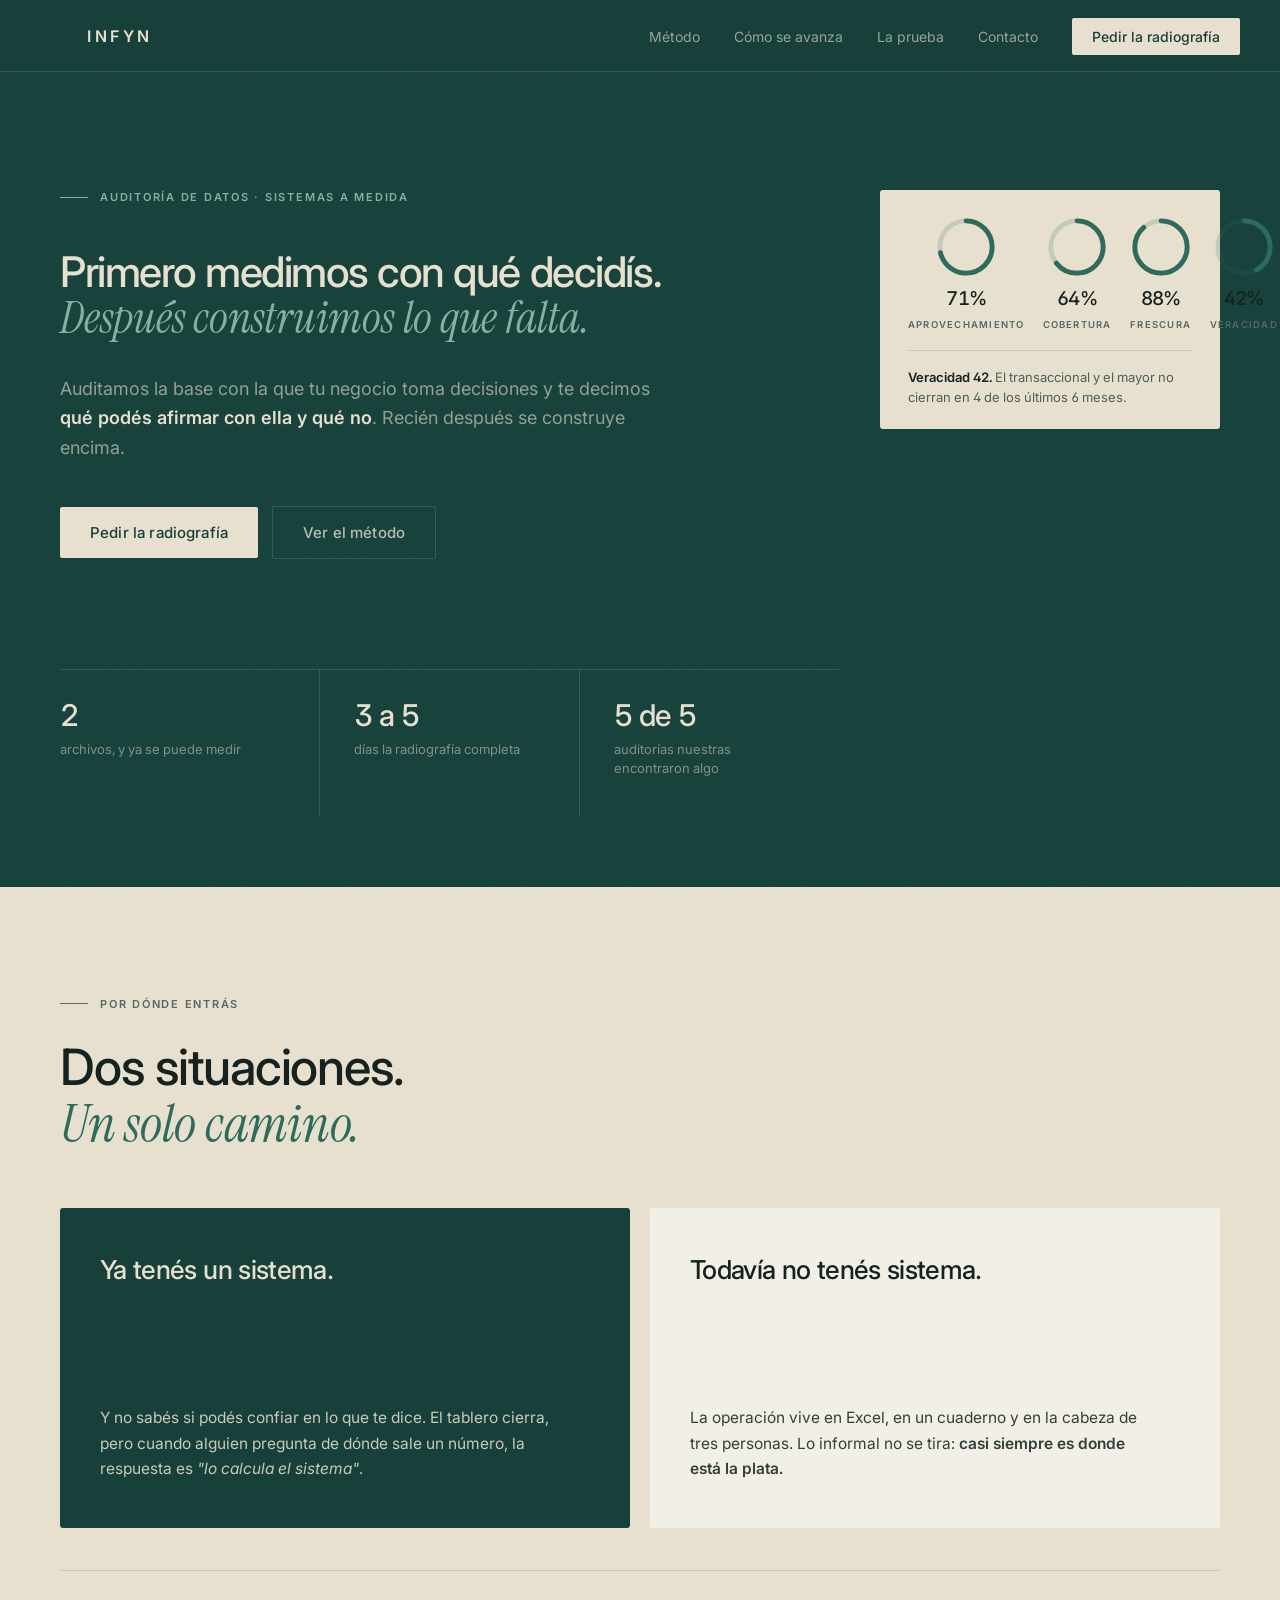
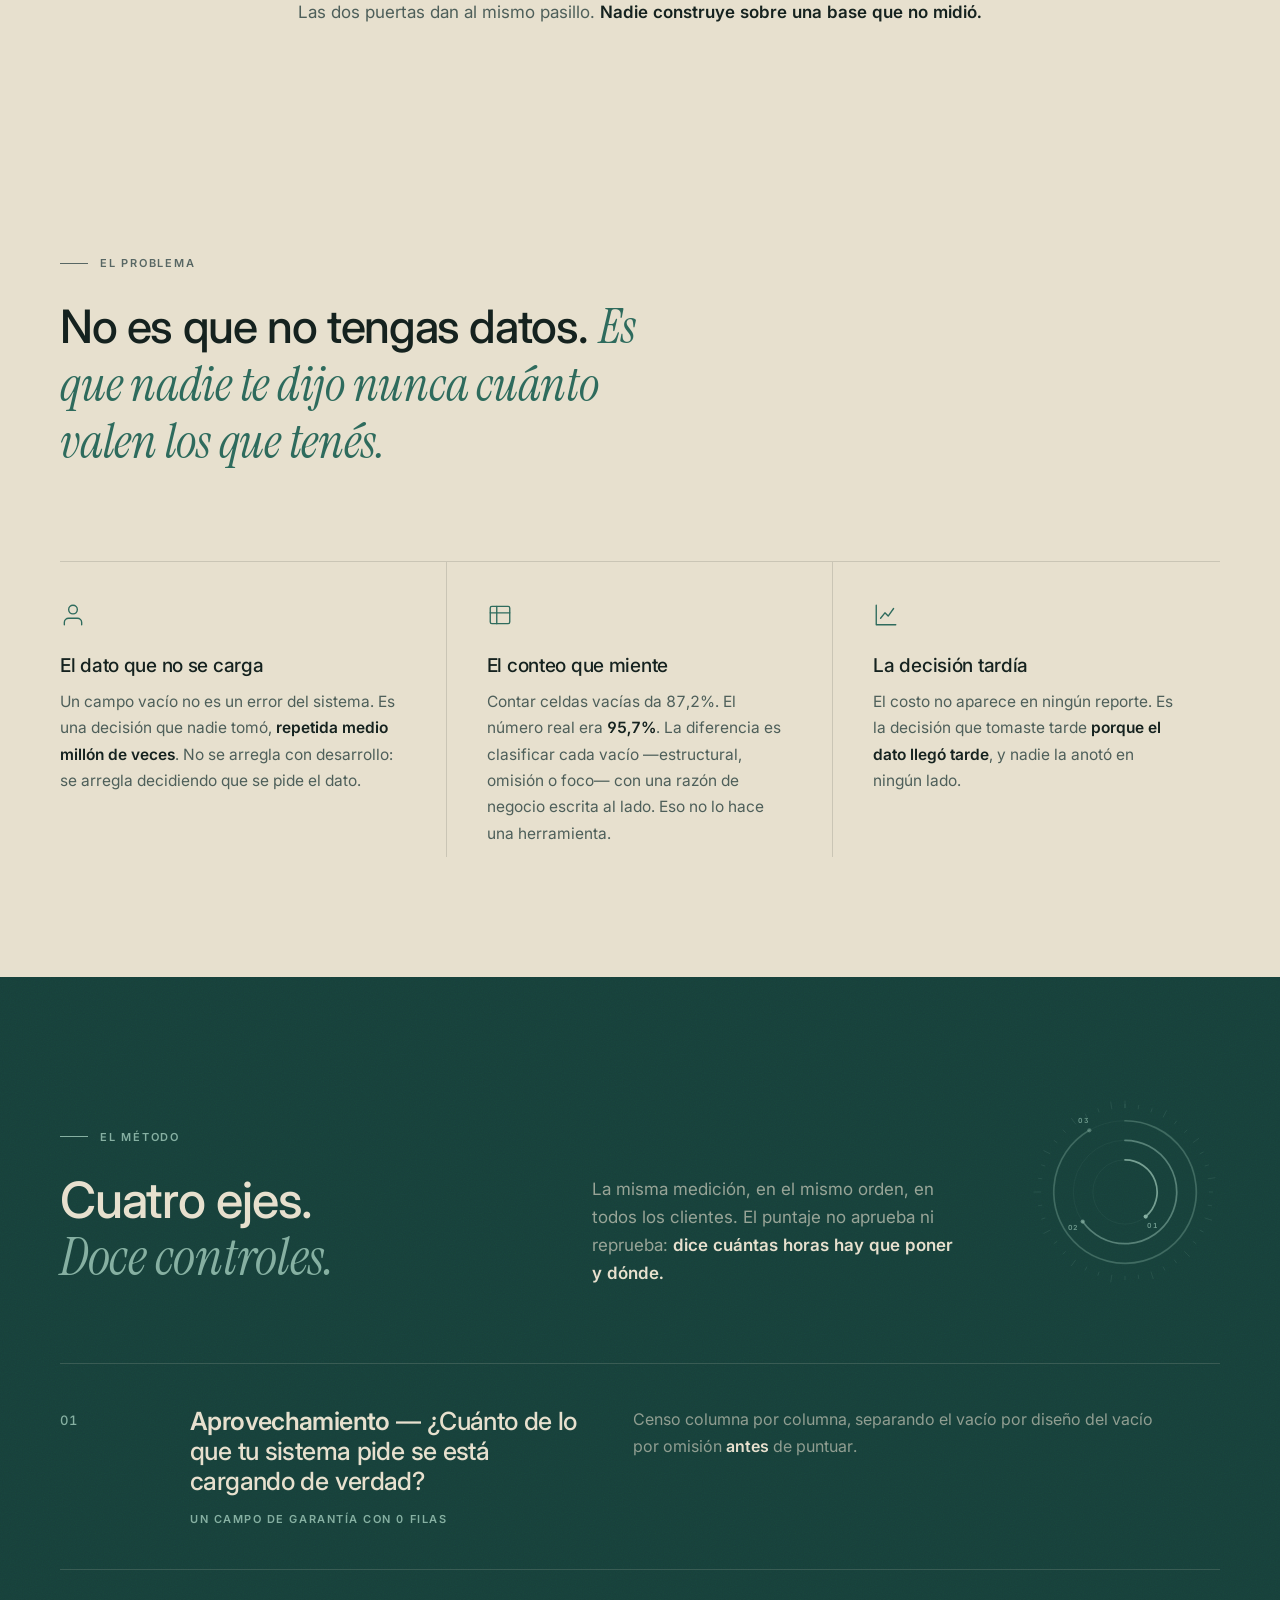
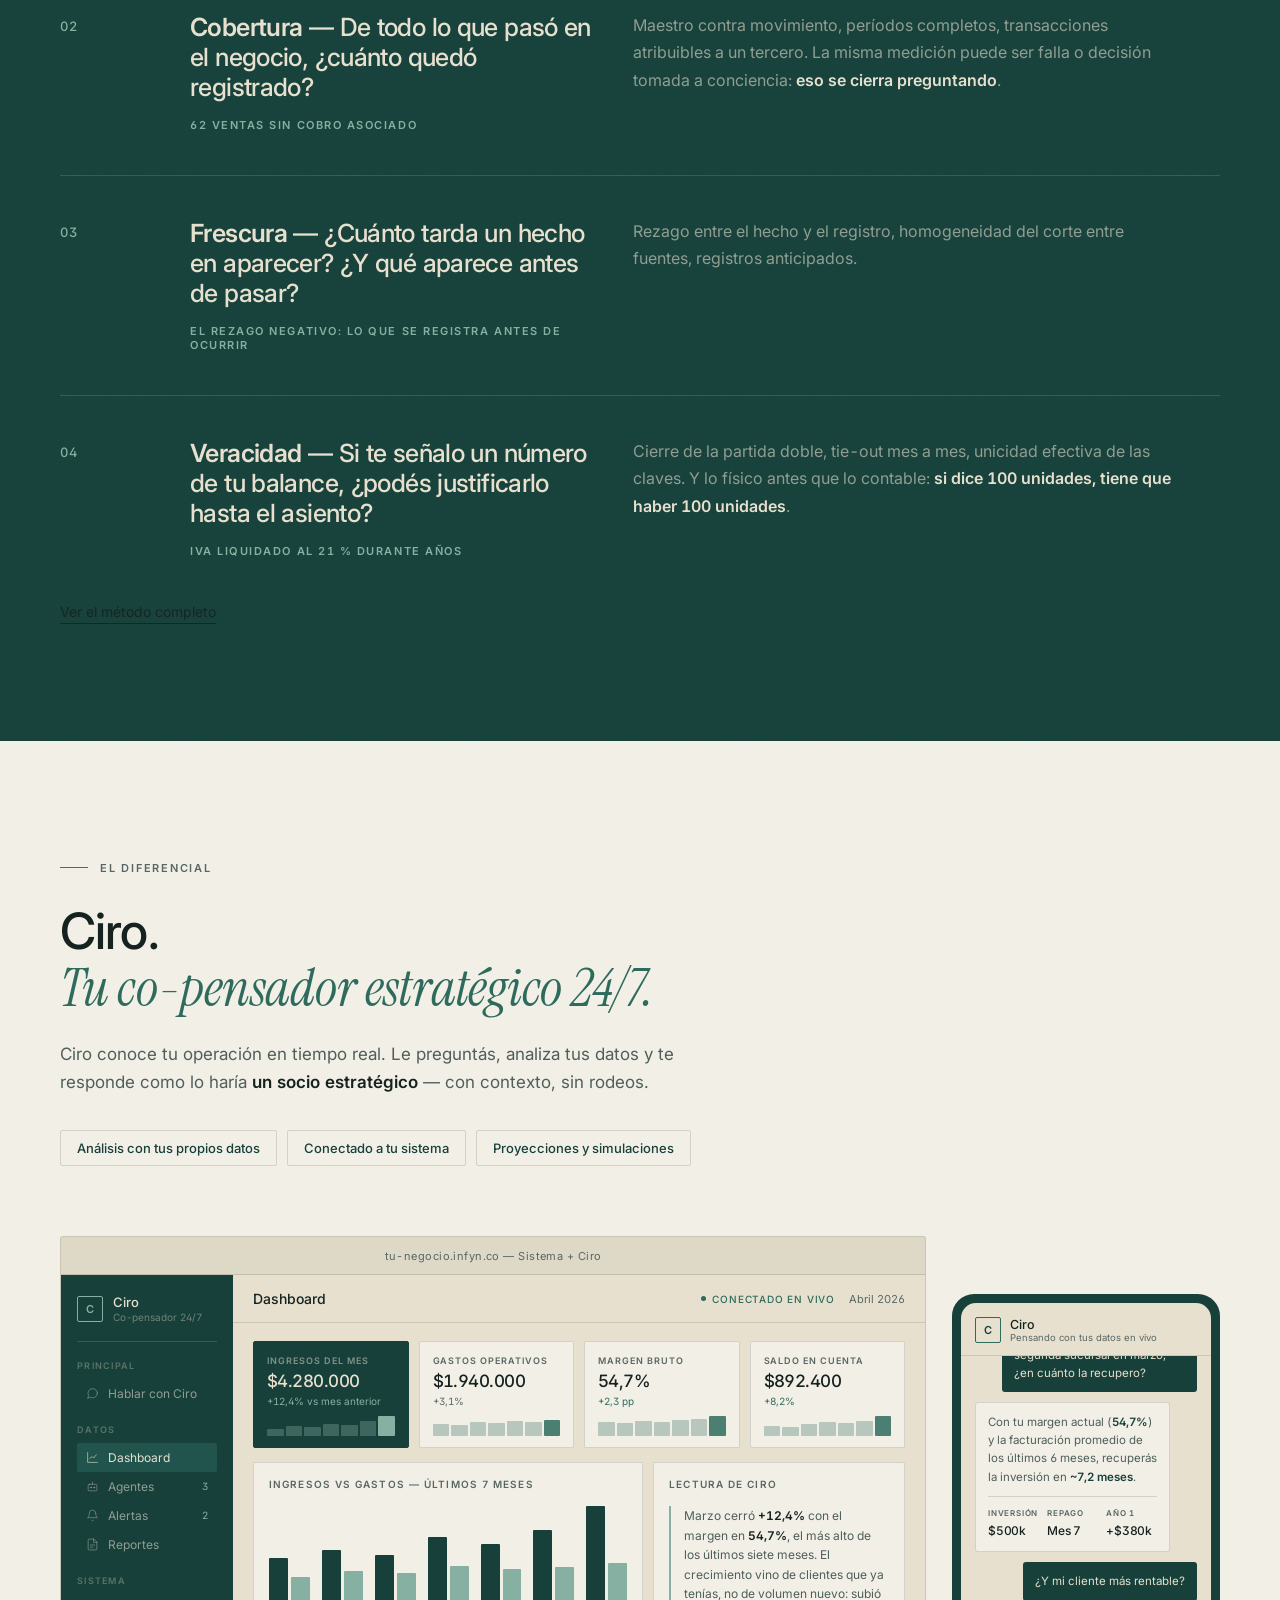
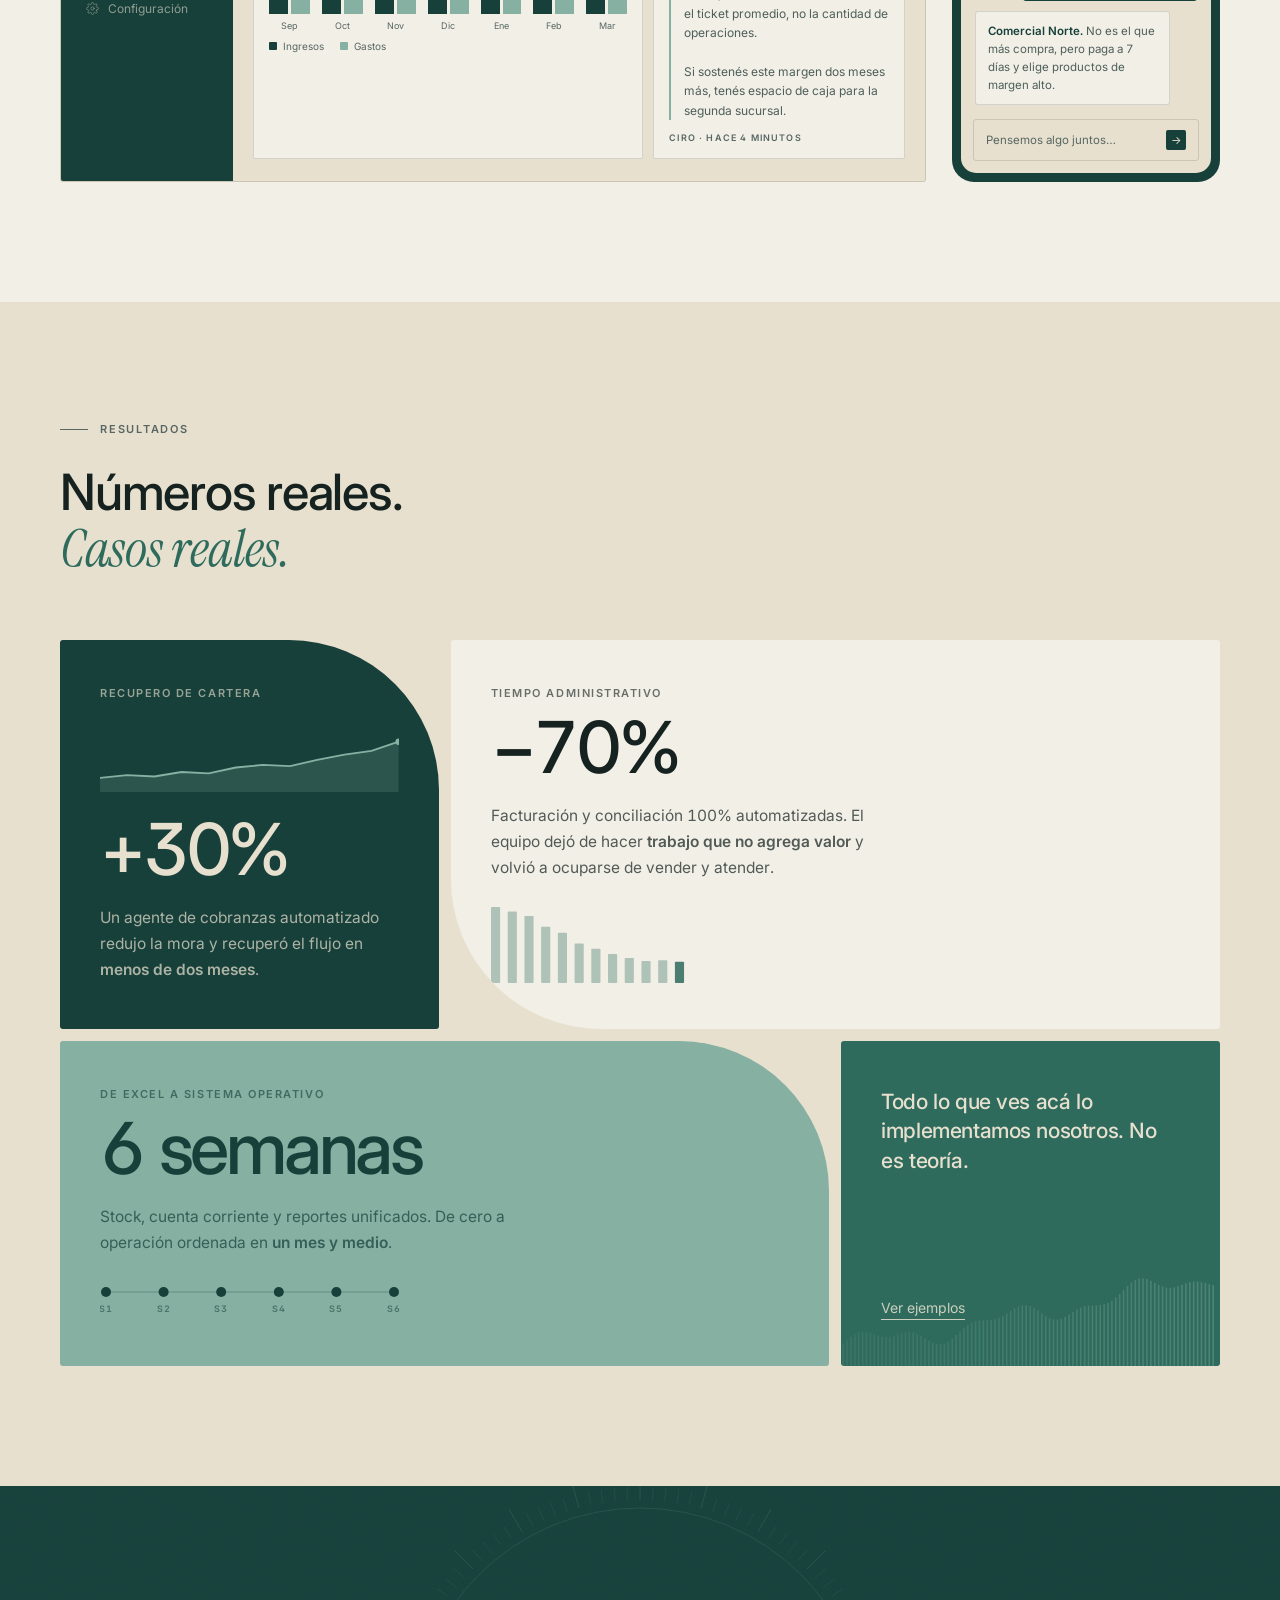
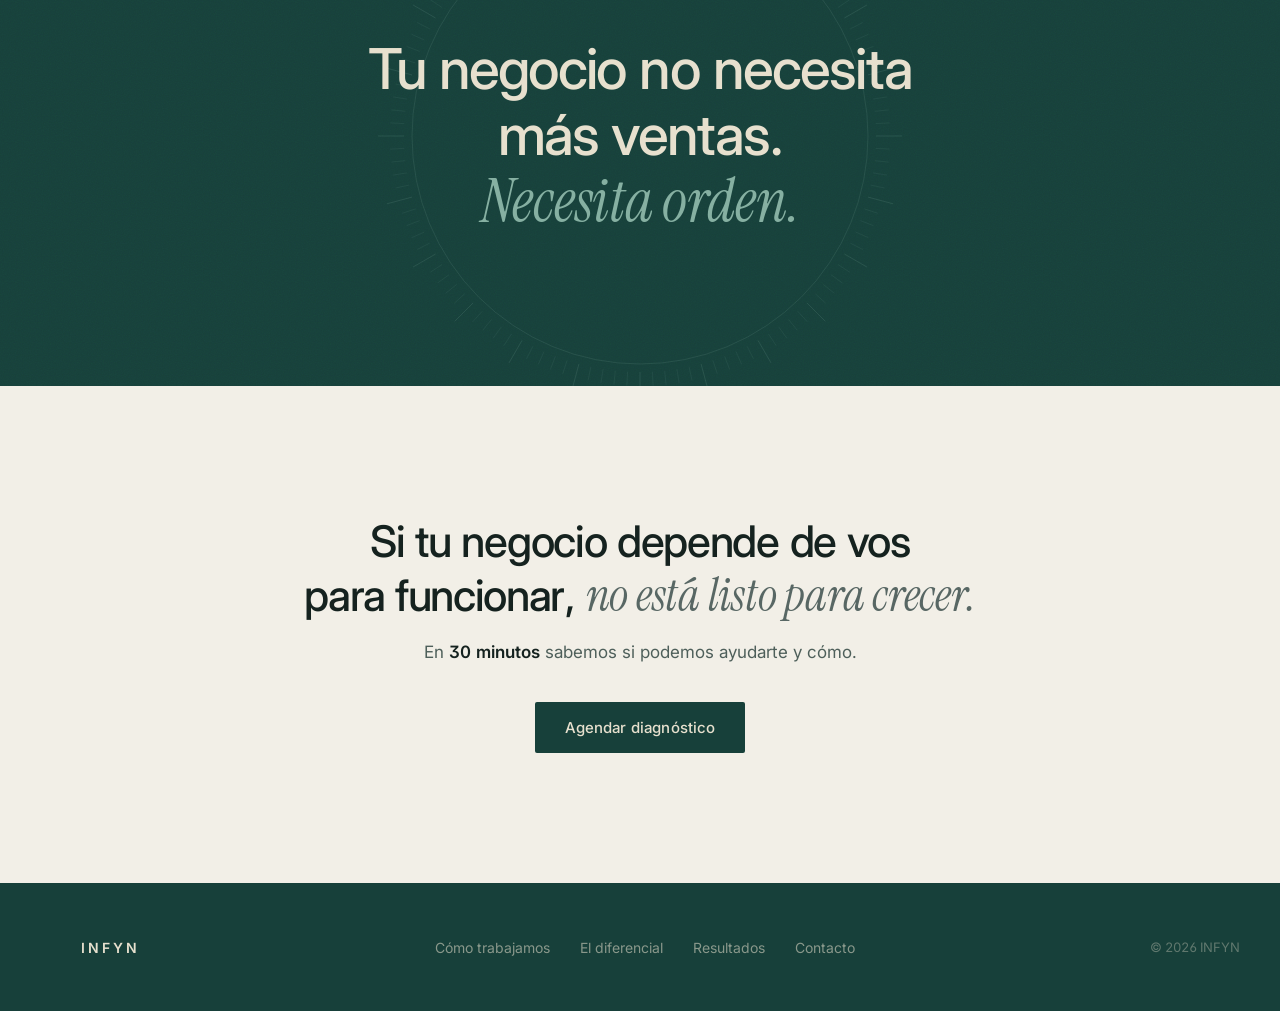
==== commit d106ecf1: "feat(sitio): los cuatro ejes en lenguaje de dueño Co-Authored-By: Claude Sonnet 5 <noreply@anthropic" ====
--- a/index.html
+++ b/index.html
@@ -160,12 +160,12 @@
   <div class="wrap">
     <div class="metodo-header">
       <div>
-        <div class="eyebrow sobre-verde">Nuestro modelo</div>
-        <h2 class="titulo-seccion sobre-verde">Tres capas.<br><em class="serif acento-salvia">Sin huecos entre ellas.</em></h2>
+        <div class="eyebrow sobre-verde">El método</div>
+        <h2 class="titulo-seccion sobre-verde">Cuatro ejes.<br><em class="serif acento-salvia">Doce controles.</em></h2>
       </div>
       <p class="bajada sobre-verde">
-No entregamos un informe y nos vamos. Diagnosticamos, construimos y nos quedamos
-        operando <strong>hasta que el sistema camina solo</strong>.
+La misma medición, en el mismo orden, en todos los clientes. El puntaje no
+        aprueba ni reprueba: <strong>dice cuántas horas hay que poner y dónde.</strong>
       </p>
       <svg class="graf-capas" viewBox="-16 -16 272 272" fill="none" aria-hidden="true"><circle cx="120" cy="120" r="46" fill="none" stroke="rgba(134,176,162,0.11)" stroke-width="1"/><path d="M 120.0 74.0 A 46 46 0 0 1 149.6 155.2" fill="none" stroke="rgba(134,176,162,0.85)" stroke-width="2.5" stroke-linecap="round"/><circle cx="149.6" cy="155.2" r="3" fill="rgba(134,176,162,1.0)"/><text x="159.9" y="171.0" text-anchor="middle" font-family="Inter, sans-serif" font-size="10" font-weight="600" letter-spacing="0.1em" fill="rgba(134,176,162,0.80)">01</text><circle cx="120" cy="120" r="74" fill="none" stroke="rgba(134,176,162,0.11)" stroke-width="1"/><path d="M 120.0 46.0 A 74 74 0 1 1 59.4 162.4" fill="none" stroke="rgba(134,176,162,0.55)" stroke-width="2.5" stroke-linecap="round"/><circle cx="59.4" cy="162.4" r="3" fill="rgba(134,176,162,0.7000000000000001)"/><text x="46.3" y="175.1" text-anchor="middle" font-family="Inter, sans-serif" font-size="10" font-weight="600" letter-spacing="0.1em" fill="rgba(134,176,162,0.80)">02</text><circle cx="120" cy="120" r="102" fill="none" stroke="rgba(134,176,162,0.11)" stroke-width="1"/><path d="M 120.0 18.0 A 102 102 0 1 1 69.0 31.7" fill="none" stroke="rgba(134,176,162,0.32)" stroke-width="2.5" stroke-linecap="round"/><circle cx="69.0" cy="31.7" r="3" fill="rgba(134,176,162,0.47)"/><text x="61.0" y="21.3" text-anchor="middle" font-family="Inter, sans-serif" font-size="10" font-weight="600" letter-spacing="0.1em" fill="rgba(134,176,162,0.80)">03</text><line x1="120.0" y1="0.0" x2="120.0" y2="-11.0" stroke="rgba(134,176,162,0.20)" stroke-width="1"/><line x1="138.8" y1="1.5" x2="139.7" y2="-4.4" stroke="rgba(134,176,162,0.20)" stroke-width="1"/><line x1="157.1" y1="5.9" x2="158.9" y2="0.2" stroke="rgba(134,176,162,0.20)" stroke-width="1"/><line x1="174.5" y1="13.1" x2="179.5" y2="3.3" stroke="rgba(134,176,162,0.20)" stroke-width="1"/><line x1="190.5" y1="22.9" x2="194.1" y2="18.1" stroke="rgba(134,176,162,0.20)" stroke-width="1"/><line x1="204.9" y1="35.1" x2="209.1" y2="30.9" stroke="rgba(134,176,162,0.20)" stroke-width="1"/><line x1="217.1" y1="49.5" x2="226.0" y2="43.0" stroke="rgba(134,176,162,0.20)" stroke-width="1"/><line x1="226.9" y1="65.5" x2="232.3" y2="62.8" stroke="rgba(134,176,162,0.20)" stroke-width="1"/><line x1="234.1" y1="82.9" x2="239.8" y2="81.1" stroke="rgba(134,176,162,0.20)" stroke-width="1"/><line x1="238.5" y1="101.2" x2="249.4" y2="99.5" stroke="rgba(134,176,162,0.20)" stroke-width="1"/><line x1="240.0" y1="120.0" x2="246.0" y2="120.0" stroke="rgba(134,176,162,0.20)" stroke-width="1"/><line x1="238.5" y1="138.8" x2="244.4" y2="139.7" stroke="rgba(134,176,162,0.20)" stroke-width="1"/><line x1="234.1" y1="157.1" x2="244.6" y2="160.5" stroke="rgba(134,176,162,0.20)" stroke-width="1"/><line x1="226.9" y1="174.5" x2="232.3" y2="177.2" stroke="rgba(134,176,162,0.20)" stroke-width="1"/><line x1="217.1" y1="190.5" x2="221.9" y2="194.1" stroke="rgba(134,176,162,0.20)" stroke-width="1"/><line x1="204.9" y1="204.9" x2="212.6" y2="212.6" stroke="rgba(134,176,162,0.20)" stroke-width="1"/><line x1="190.5" y1="217.1" x2="194.1" y2="221.9" stroke="rgba(134,176,162,0.20)" stroke-width="1"/><line x1="174.5" y1="226.9" x2="177.2" y2="232.3" stroke="rgba(134,176,162,0.20)" stroke-width="1"/><line x1="157.1" y1="234.1" x2="160.5" y2="244.6" stroke="rgba(134,176,162,0.20)" stroke-width="1"/><line x1="138.8" y1="238.5" x2="139.7" y2="244.4" stroke="rgba(134,176,162,0.20)" stroke-width="1"/><line x1="120.0" y1="240.0" x2="120.0" y2="246.0" stroke="rgba(134,176,162,0.20)" stroke-width="1"/><line x1="101.2" y1="238.5" x2="99.5" y2="249.4" stroke="rgba(134,176,162,0.20)" stroke-width="1"/><line x1="82.9" y1="234.1" x2="81.1" y2="239.8" stroke="rgba(134,176,162,0.20)" stroke-width="1"/><line x1="65.5" y1="226.9" x2="62.8" y2="232.3" stroke="rgba(134,176,162,0.20)" stroke-width="1"/><line x1="49.5" y1="217.1" x2="43.0" y2="226.0" stroke="rgba(134,176,162,0.20)" stroke-width="1"/><line x1="35.1" y1="204.9" x2="30.9" y2="209.1" stroke="rgba(134,176,162,0.20)" stroke-width="1"/><line x1="22.9" y1="190.5" x2="18.1" y2="194.1" stroke="rgba(134,176,162,0.20)" stroke-width="1"/><line x1="13.1" y1="174.5" x2="3.3" y2="179.5" stroke="rgba(134,176,162,0.20)" stroke-width="1"/><line x1="5.9" y1="157.1" x2="0.2" y2="158.9" stroke="rgba(134,176,162,0.20)" stroke-width="1"/><line x1="1.5" y1="138.8" x2="-4.4" y2="139.7" stroke="rgba(134,176,162,0.20)" stroke-width="1"/><line x1="0.0" y1="120.0" x2="-11.0" y2="120.0" stroke="rgba(134,176,162,0.20)" stroke-width="1"/><line x1="1.5" y1="101.2" x2="-4.4" y2="100.3" stroke="rgba(134,176,162,0.20)" stroke-width="1"/><line x1="5.9" y1="82.9" x2="0.2" y2="81.1" stroke="rgba(134,176,162,0.20)" stroke-width="1"/><line x1="13.1" y1="65.5" x2="3.3" y2="60.5" stroke="rgba(134,176,162,0.20)" stroke-width="1"/><line x1="22.9" y1="49.5" x2="18.1" y2="45.9" stroke="rgba(134,176,162,0.20)" stroke-width="1"/><line x1="35.1" y1="35.1" x2="30.9" y2="30.9" stroke="rgba(134,176,162,0.20)" stroke-width="1"/><line x1="49.5" y1="22.9" x2="43.0" y2="14.0" stroke="rgba(134,176,162,0.20)" stroke-width="1"/><line x1="65.5" y1="13.1" x2="62.8" y2="7.7" stroke="rgba(134,176,162,0.20)" stroke-width="1"/><line x1="82.9" y1="5.9" x2="81.1" y2="0.2" stroke="rgba(134,176,162,0.20)" stroke-width="1"/><line x1="101.2" y1="1.5" x2="99.5" y2="-9.4" stroke="rgba(134,176,162,0.20)" stroke-width="1"/><line x1="120.0" y1="0.0" x2="120.0" y2="-6.0" stroke="rgba(134,176,162,0.20)" stroke-width="1"/></svg>
     </div>
@@ -173,38 +173,54 @@
     <div class="paso">
       <div class="paso-num">01</div>
       <div>
-        <div class="paso-titulo">Diagnóstico</div>
-        <div class="paso-tiempo">48–72 hs</div>
+        <div class="paso-titulo"><strong>Aprovechamiento</strong> — ¿Cuánto de lo que tu sistema pide se está cargando de verdad?</div>
+        <div class="paso-tiempo">Un campo de garantía con 0 filas</div>
       </div>
       <div class="paso-texto">
-        Entramos a tu operación y la entendemos desde adentro. Flujos, herramientas, datos y
-        cuellos de botella. El resultado: un plan claro con <strong>alcance y presupuesto</strong>.
+        Censo columna por columna, separando el vacío por diseño del vacío por omisión
+        <strong>antes</strong> de puntuar.
       </div>
     </div>
 
     <div class="paso">
       <div class="paso-num">02</div>
       <div>
-        <div class="paso-titulo">Sistema a medida</div>
-        <div class="paso-tiempo">2–6 semanas</div>
+        <div class="paso-titulo"><strong>Cobertura</strong> — De todo lo que pasó en el negocio, ¿cuánto quedó registrado?</div>
+        <div class="paso-tiempo">62 ventas sin cobro asociado</div>
       </div>
       <div class="paso-texto">
-        Diseñamos y construimos el sistema operativo de tu negocio. Procesos, automatizaciones
-        e integraciones reales, sobre la forma en que <strong>tu equipo ya trabaja</strong>.
+        Maestro contra movimiento, períodos completos, transacciones atribuibles a un tercero.
+        La misma medición puede ser falla o decisión tomada a conciencia: <strong>eso se cierra
+        preguntando</strong>.
       </div>
     </div>
 
     <div class="paso">
       <div class="paso-num">03</div>
       <div>
-        <div class="paso-titulo">Operación continua</div>
-        <div class="paso-tiempo">Seguimiento mensual</div>
+        <div class="paso-titulo"><strong>Frescura</strong> — ¿Cuánto tarda un hecho en aparecer? ¿Y qué aparece antes de pasar?</div>
+        <div class="paso-tiempo">El rezago negativo: lo que se registra antes de ocurrir</div>
       </div>
       <div class="paso-texto">
-        Mantenemos, mejoramos y sumamos inteligencia donde tiene impacto. <strong>Tu sistema evoluciona
-        con tu negocio</strong>, no al revés.
-      </div>
-    </div>
+        Rezago entre el hecho y el registro, homogeneidad del corte entre fuentes, registros
+        anticipados.
+      </div>
+    </div>
+
+    <div class="paso">
+      <div class="paso-num">04</div>
+      <div>
+        <div class="paso-titulo"><strong>Veracidad</strong> — Si te señalo un número de tu balance, ¿podés justificarlo hasta el asiento?</div>
+        <div class="paso-tiempo">IVA liquidado al 21 % durante años</div>
+      </div>
+      <div class="paso-texto">
+        Cierre de la partida doble, tie-out mes a mes, unicidad efectiva de las claves. Y lo
+        físico antes que lo contable: <strong>si dice 100 unidades, tiene que haber 100
+        unidades</strong>.
+      </div>
+    </div>
+
+    <a class="celda-link" href="/auditoria">Ver el método completo</a>
   </div>
 </section>
 
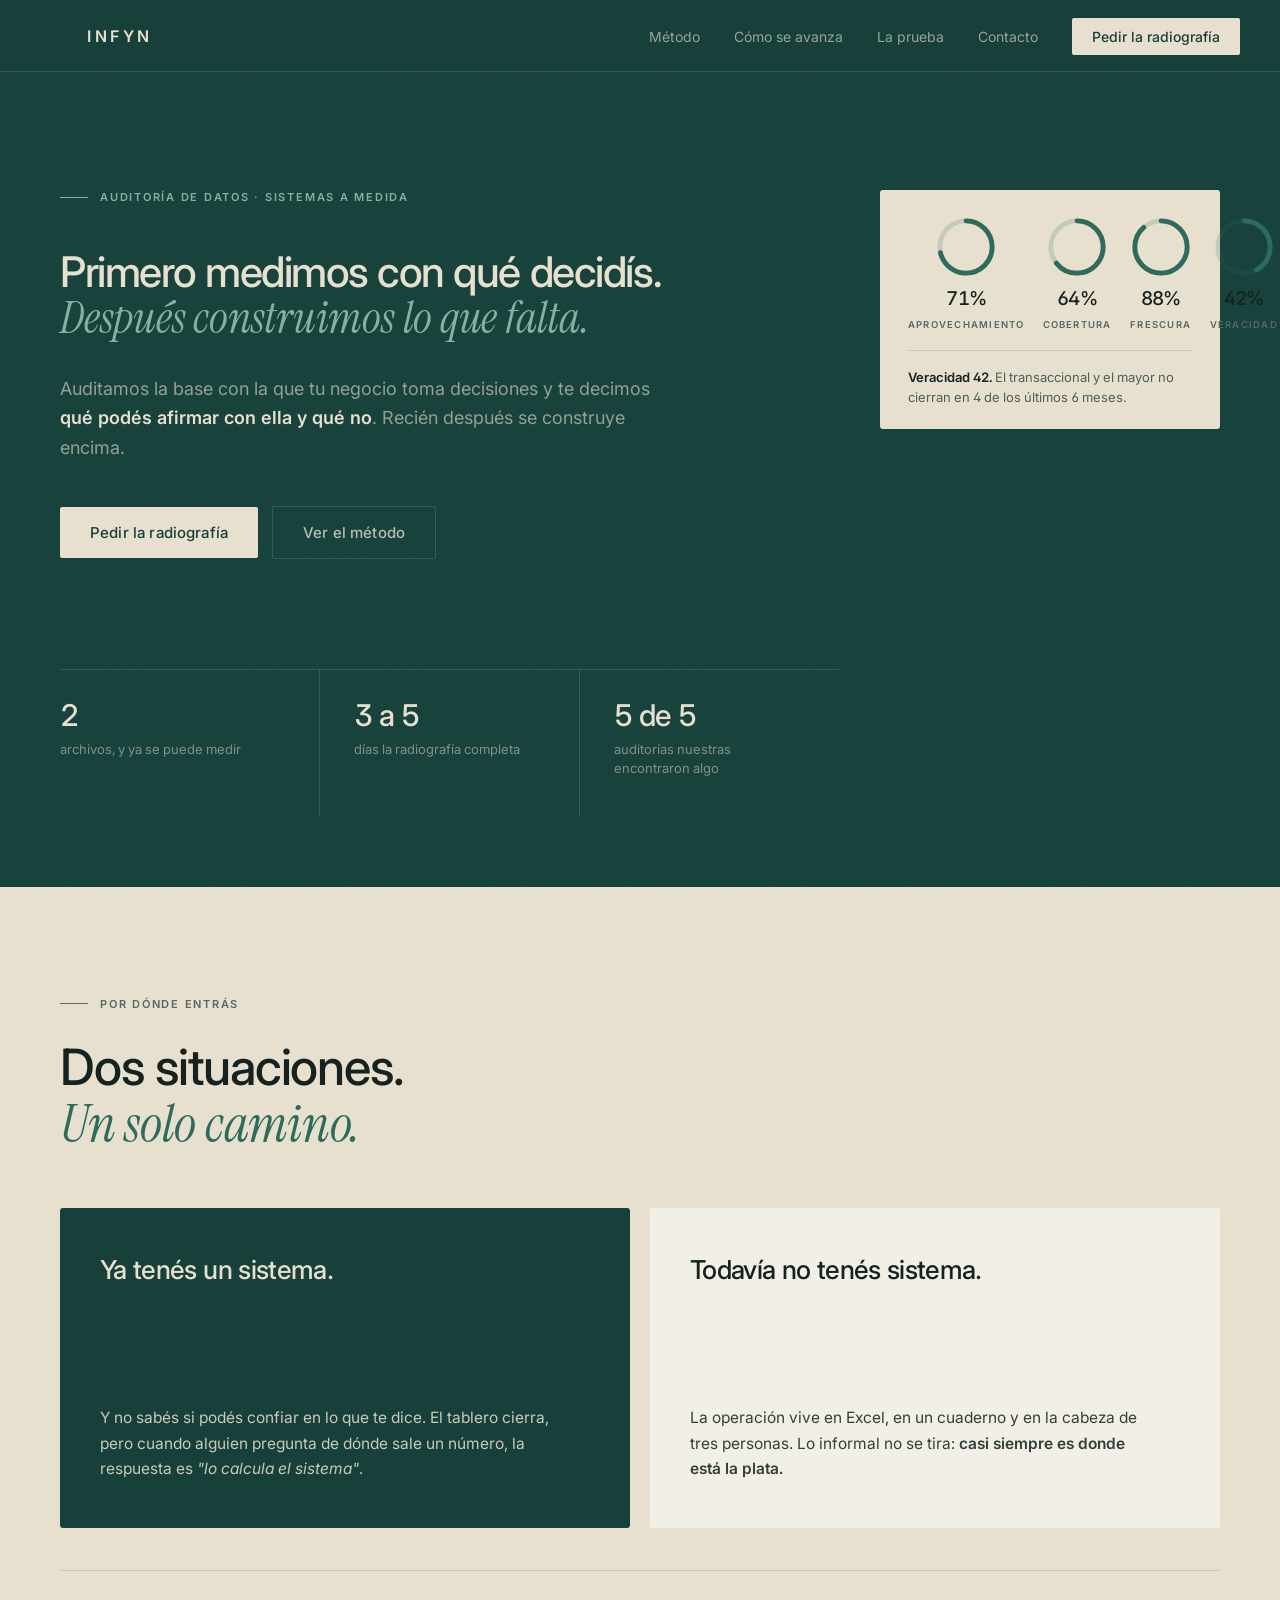
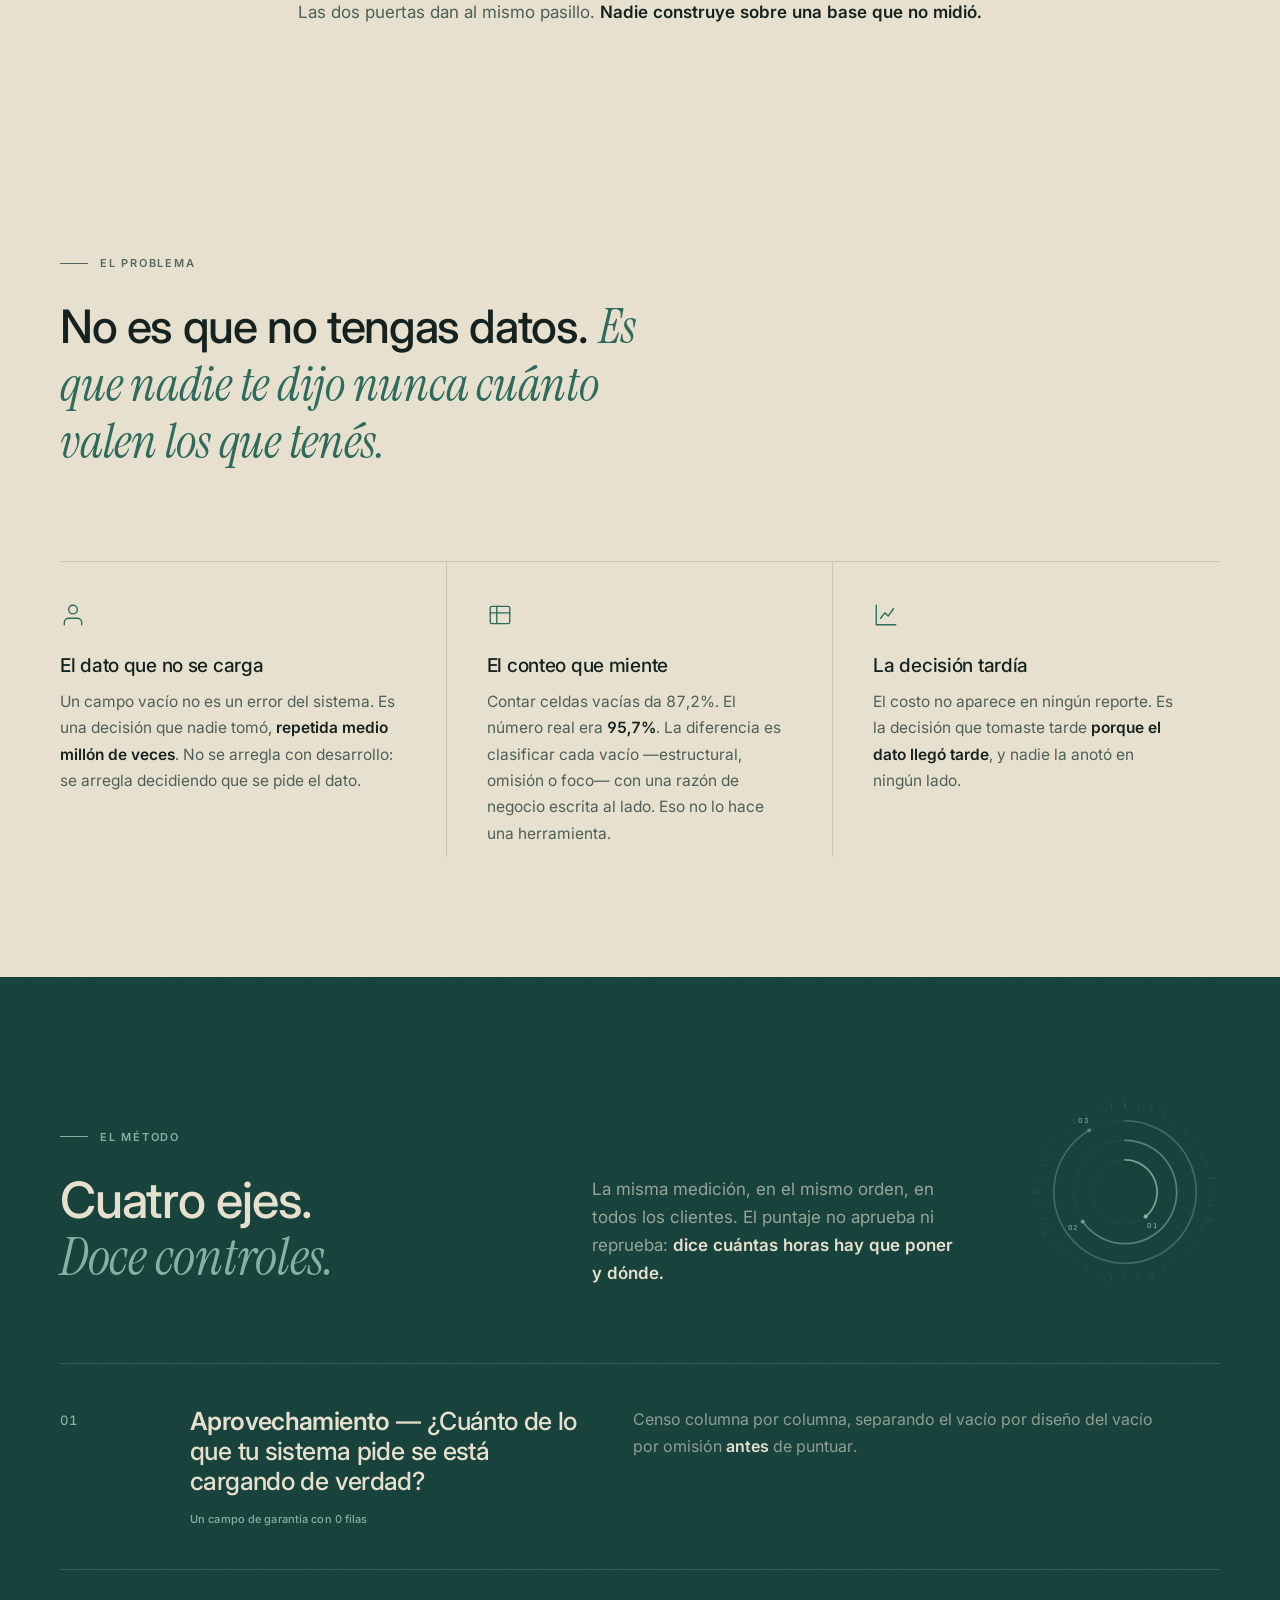
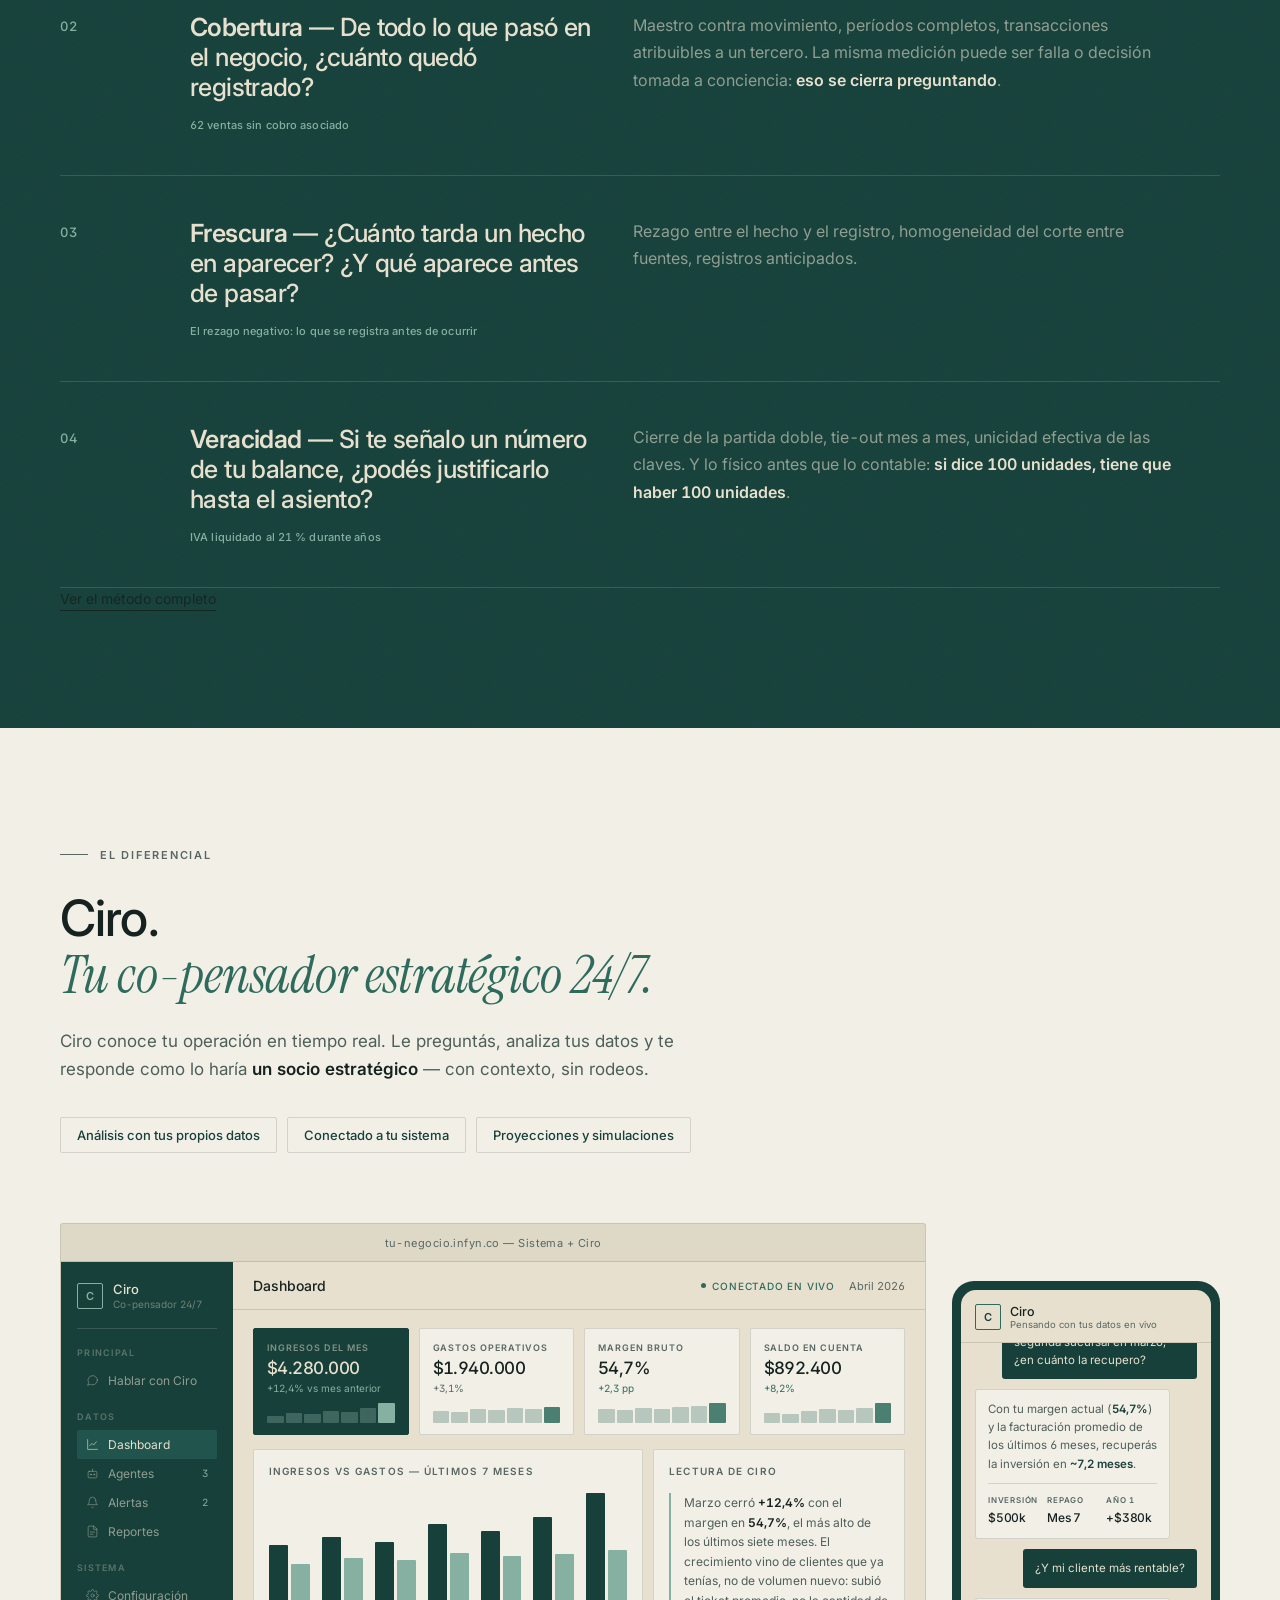
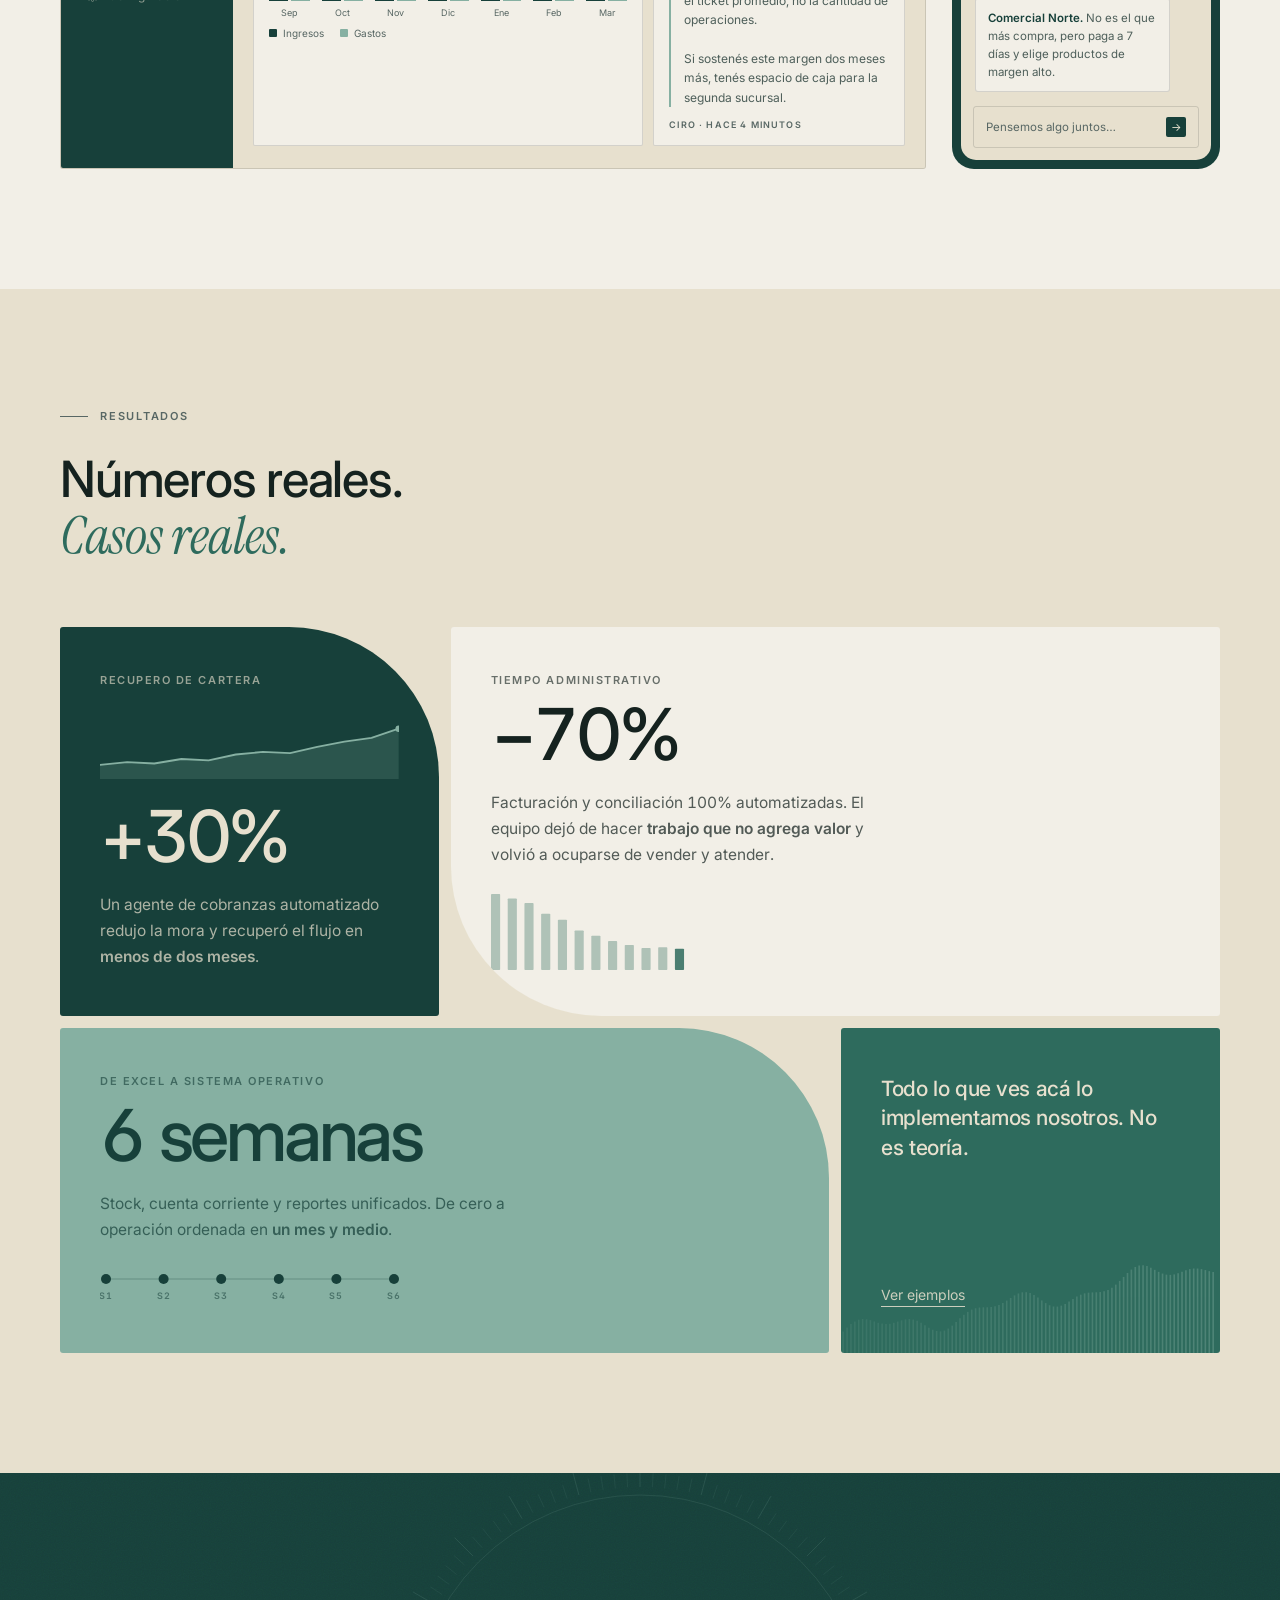
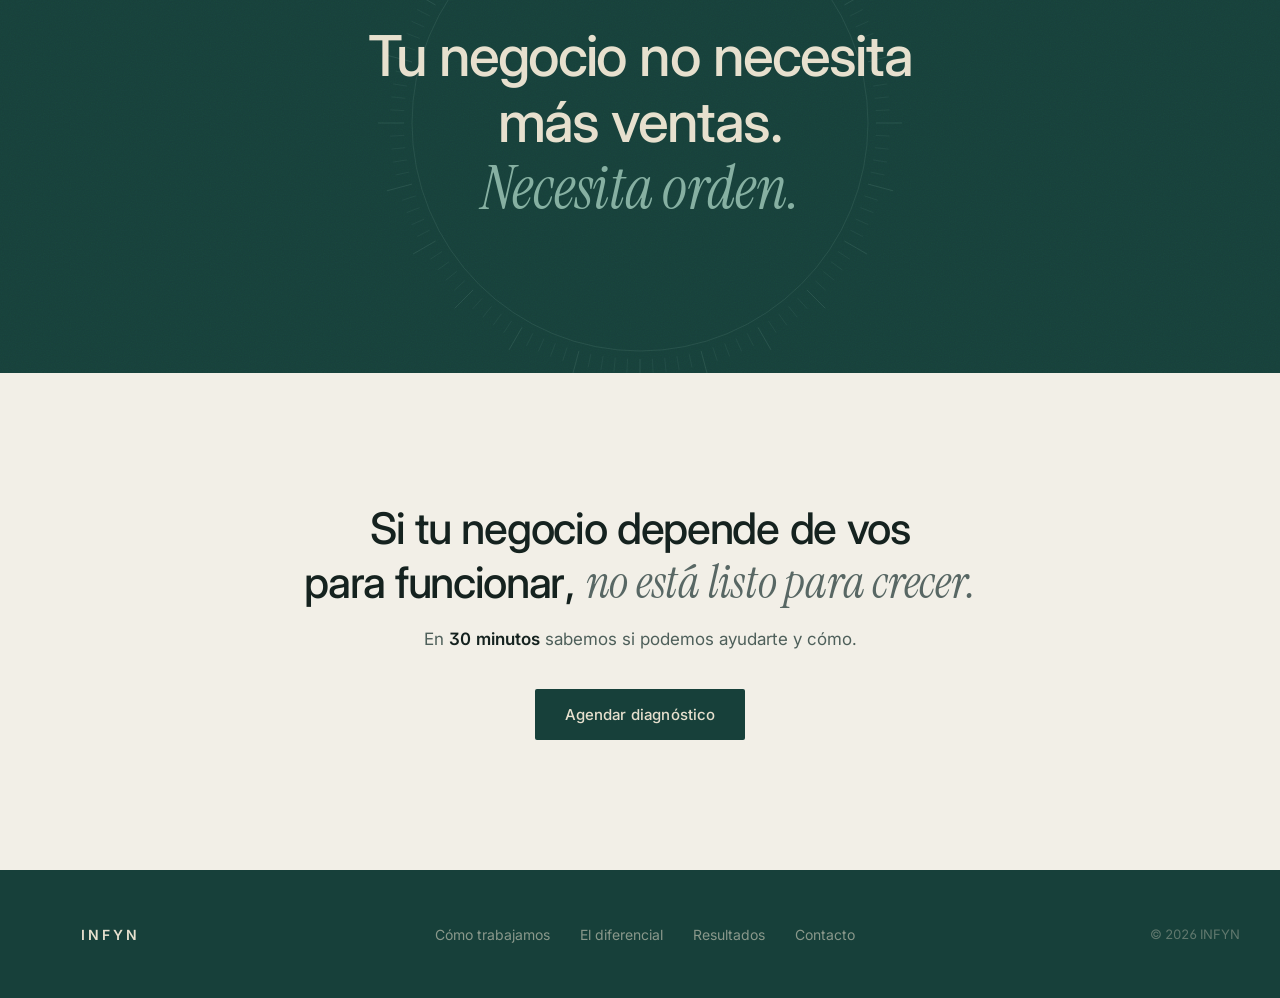
==== commit 61c739ee: "fix(sitio): paso-tiempo-ejemplo para oraciones largas + borde de cierre Co-Authored-By: Claude Sonne" ====
--- a/index.html
+++ b/index.html
@@ -170,11 +170,12 @@
       <svg class="graf-capas" viewBox="-16 -16 272 272" fill="none" aria-hidden="true"><circle cx="120" cy="120" r="46" fill="none" stroke="rgba(134,176,162,0.11)" stroke-width="1"/><path d="M 120.0 74.0 A 46 46 0 0 1 149.6 155.2" fill="none" stroke="rgba(134,176,162,0.85)" stroke-width="2.5" stroke-linecap="round"/><circle cx="149.6" cy="155.2" r="3" fill="rgba(134,176,162,1.0)"/><text x="159.9" y="171.0" text-anchor="middle" font-family="Inter, sans-serif" font-size="10" font-weight="600" letter-spacing="0.1em" fill="rgba(134,176,162,0.80)">01</text><circle cx="120" cy="120" r="74" fill="none" stroke="rgba(134,176,162,0.11)" stroke-width="1"/><path d="M 120.0 46.0 A 74 74 0 1 1 59.4 162.4" fill="none" stroke="rgba(134,176,162,0.55)" stroke-width="2.5" stroke-linecap="round"/><circle cx="59.4" cy="162.4" r="3" fill="rgba(134,176,162,0.7000000000000001)"/><text x="46.3" y="175.1" text-anchor="middle" font-family="Inter, sans-serif" font-size="10" font-weight="600" letter-spacing="0.1em" fill="rgba(134,176,162,0.80)">02</text><circle cx="120" cy="120" r="102" fill="none" stroke="rgba(134,176,162,0.11)" stroke-width="1"/><path d="M 120.0 18.0 A 102 102 0 1 1 69.0 31.7" fill="none" stroke="rgba(134,176,162,0.32)" stroke-width="2.5" stroke-linecap="round"/><circle cx="69.0" cy="31.7" r="3" fill="rgba(134,176,162,0.47)"/><text x="61.0" y="21.3" text-anchor="middle" font-family="Inter, sans-serif" font-size="10" font-weight="600" letter-spacing="0.1em" fill="rgba(134,176,162,0.80)">03</text><line x1="120.0" y1="0.0" x2="120.0" y2="-11.0" stroke="rgba(134,176,162,0.20)" stroke-width="1"/><line x1="138.8" y1="1.5" x2="139.7" y2="-4.4" stroke="rgba(134,176,162,0.20)" stroke-width="1"/><line x1="157.1" y1="5.9" x2="158.9" y2="0.2" stroke="rgba(134,176,162,0.20)" stroke-width="1"/><line x1="174.5" y1="13.1" x2="179.5" y2="3.3" stroke="rgba(134,176,162,0.20)" stroke-width="1"/><line x1="190.5" y1="22.9" x2="194.1" y2="18.1" stroke="rgba(134,176,162,0.20)" stroke-width="1"/><line x1="204.9" y1="35.1" x2="209.1" y2="30.9" stroke="rgba(134,176,162,0.20)" stroke-width="1"/><line x1="217.1" y1="49.5" x2="226.0" y2="43.0" stroke="rgba(134,176,162,0.20)" stroke-width="1"/><line x1="226.9" y1="65.5" x2="232.3" y2="62.8" stroke="rgba(134,176,162,0.20)" stroke-width="1"/><line x1="234.1" y1="82.9" x2="239.8" y2="81.1" stroke="rgba(134,176,162,0.20)" stroke-width="1"/><line x1="238.5" y1="101.2" x2="249.4" y2="99.5" stroke="rgba(134,176,162,0.20)" stroke-width="1"/><line x1="240.0" y1="120.0" x2="246.0" y2="120.0" stroke="rgba(134,176,162,0.20)" stroke-width="1"/><line x1="238.5" y1="138.8" x2="244.4" y2="139.7" stroke="rgba(134,176,162,0.20)" stroke-width="1"/><line x1="234.1" y1="157.1" x2="244.6" y2="160.5" stroke="rgba(134,176,162,0.20)" stroke-width="1"/><line x1="226.9" y1="174.5" x2="232.3" y2="177.2" stroke="rgba(134,176,162,0.20)" stroke-width="1"/><line x1="217.1" y1="190.5" x2="221.9" y2="194.1" stroke="rgba(134,176,162,0.20)" stroke-width="1"/><line x1="204.9" y1="204.9" x2="212.6" y2="212.6" stroke="rgba(134,176,162,0.20)" stroke-width="1"/><line x1="190.5" y1="217.1" x2="194.1" y2="221.9" stroke="rgba(134,176,162,0.20)" stroke-width="1"/><line x1="174.5" y1="226.9" x2="177.2" y2="232.3" stroke="rgba(134,176,162,0.20)" stroke-width="1"/><line x1="157.1" y1="234.1" x2="160.5" y2="244.6" stroke="rgba(134,176,162,0.20)" stroke-width="1"/><line x1="138.8" y1="238.5" x2="139.7" y2="244.4" stroke="rgba(134,176,162,0.20)" stroke-width="1"/><line x1="120.0" y1="240.0" x2="120.0" y2="246.0" stroke="rgba(134,176,162,0.20)" stroke-width="1"/><line x1="101.2" y1="238.5" x2="99.5" y2="249.4" stroke="rgba(134,176,162,0.20)" stroke-width="1"/><line x1="82.9" y1="234.1" x2="81.1" y2="239.8" stroke="rgba(134,176,162,0.20)" stroke-width="1"/><line x1="65.5" y1="226.9" x2="62.8" y2="232.3" stroke="rgba(134,176,162,0.20)" stroke-width="1"/><line x1="49.5" y1="217.1" x2="43.0" y2="226.0" stroke="rgba(134,176,162,0.20)" stroke-width="1"/><line x1="35.1" y1="204.9" x2="30.9" y2="209.1" stroke="rgba(134,176,162,0.20)" stroke-width="1"/><line x1="22.9" y1="190.5" x2="18.1" y2="194.1" stroke="rgba(134,176,162,0.20)" stroke-width="1"/><line x1="13.1" y1="174.5" x2="3.3" y2="179.5" stroke="rgba(134,176,162,0.20)" stroke-width="1"/><line x1="5.9" y1="157.1" x2="0.2" y2="158.9" stroke="rgba(134,176,162,0.20)" stroke-width="1"/><line x1="1.5" y1="138.8" x2="-4.4" y2="139.7" stroke="rgba(134,176,162,0.20)" stroke-width="1"/><line x1="0.0" y1="120.0" x2="-11.0" y2="120.0" stroke="rgba(134,176,162,0.20)" stroke-width="1"/><line x1="1.5" y1="101.2" x2="-4.4" y2="100.3" stroke="rgba(134,176,162,0.20)" stroke-width="1"/><line x1="5.9" y1="82.9" x2="0.2" y2="81.1" stroke="rgba(134,176,162,0.20)" stroke-width="1"/><line x1="13.1" y1="65.5" x2="3.3" y2="60.5" stroke="rgba(134,176,162,0.20)" stroke-width="1"/><line x1="22.9" y1="49.5" x2="18.1" y2="45.9" stroke="rgba(134,176,162,0.20)" stroke-width="1"/><line x1="35.1" y1="35.1" x2="30.9" y2="30.9" stroke="rgba(134,176,162,0.20)" stroke-width="1"/><line x1="49.5" y1="22.9" x2="43.0" y2="14.0" stroke="rgba(134,176,162,0.20)" stroke-width="1"/><line x1="65.5" y1="13.1" x2="62.8" y2="7.7" stroke="rgba(134,176,162,0.20)" stroke-width="1"/><line x1="82.9" y1="5.9" x2="81.1" y2="0.2" stroke="rgba(134,176,162,0.20)" stroke-width="1"/><line x1="101.2" y1="1.5" x2="99.5" y2="-9.4" stroke="rgba(134,176,162,0.20)" stroke-width="1"/><line x1="120.0" y1="0.0" x2="120.0" y2="-6.0" stroke="rgba(134,176,162,0.20)" stroke-width="1"/></svg>
     </div>
 
+    <div>
     <div class="paso">
       <div class="paso-num">01</div>
       <div>
         <div class="paso-titulo"><strong>Aprovechamiento</strong> — ¿Cuánto de lo que tu sistema pide se está cargando de verdad?</div>
-        <div class="paso-tiempo">Un campo de garantía con 0 filas</div>
+        <div class="paso-tiempo paso-tiempo-ejemplo">Un campo de garantía con 0 filas</div>
       </div>
       <div class="paso-texto">
         Censo columna por columna, separando el vacío por diseño del vacío por omisión
@@ -186,7 +187,7 @@
       <div class="paso-num">02</div>
       <div>
         <div class="paso-titulo"><strong>Cobertura</strong> — De todo lo que pasó en el negocio, ¿cuánto quedó registrado?</div>
-        <div class="paso-tiempo">62 ventas sin cobro asociado</div>
+        <div class="paso-tiempo paso-tiempo-ejemplo">62 ventas sin cobro asociado</div>
       </div>
       <div class="paso-texto">
         Maestro contra movimiento, períodos completos, transacciones atribuibles a un tercero.
@@ -199,7 +200,7 @@
       <div class="paso-num">03</div>
       <div>
         <div class="paso-titulo"><strong>Frescura</strong> — ¿Cuánto tarda un hecho en aparecer? ¿Y qué aparece antes de pasar?</div>
-        <div class="paso-tiempo">El rezago negativo: lo que se registra antes de ocurrir</div>
+        <div class="paso-tiempo paso-tiempo-ejemplo">El rezago negativo: lo que se registra antes de ocurrir</div>
       </div>
       <div class="paso-texto">
         Rezago entre el hecho y el registro, homogeneidad del corte entre fuentes, registros
@@ -211,13 +212,14 @@
       <div class="paso-num">04</div>
       <div>
         <div class="paso-titulo"><strong>Veracidad</strong> — Si te señalo un número de tu balance, ¿podés justificarlo hasta el asiento?</div>
-        <div class="paso-tiempo">IVA liquidado al 21 % durante años</div>
+        <div class="paso-tiempo paso-tiempo-ejemplo">IVA liquidado al 21 % durante años</div>
       </div>
       <div class="paso-texto">
         Cierre de la partida doble, tie-out mes a mes, unicidad efectiva de las claves. Y lo
         físico antes que lo contable: <strong>si dice 100 unidades, tiene que haber 100
         unidades</strong>.
       </div>
+    </div>
     </div>
 
     <a class="celda-link" href="/auditoria">Ver el método completo</a>
--- a/sistema.css
+++ b/sistema.css
@@ -479,6 +479,15 @@
     letter-spacing: 0.14em;
     text-transform: uppercase;
     color: var(--salvia);
+  }
+  /* Modificador para .paso-tiempo cuando el contenido es una oración larga
+     (ejemplo real) en vez de una insignia corta (duración) — sin tracking
+     ancho ni mayúsculas, para que no "grite". No toca el comportamiento
+     por defecto de .paso-tiempo. */
+  .paso-tiempo-ejemplo {
+    text-transform: none;
+    letter-spacing: 0.01em;
+    font-weight: 500;
   }
 
   /* ═══ CIRO — el diferencial ═══ */
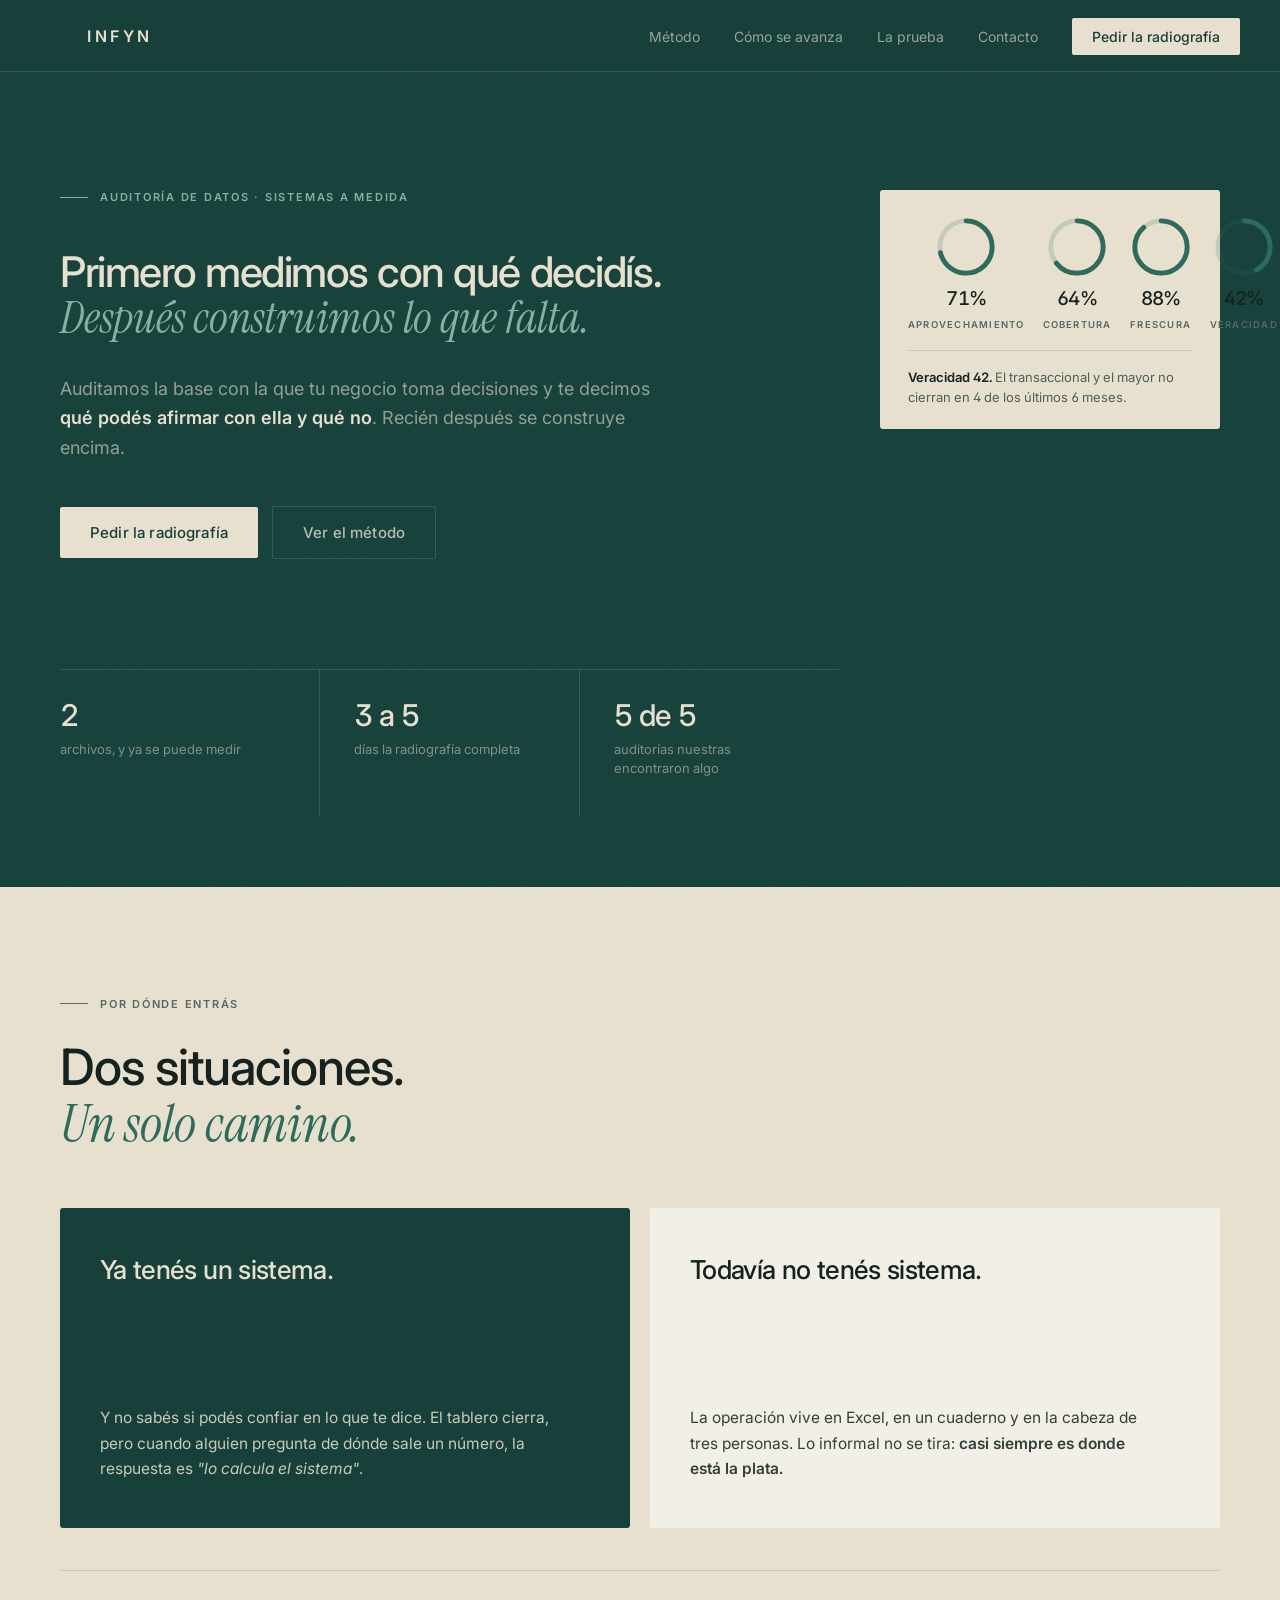
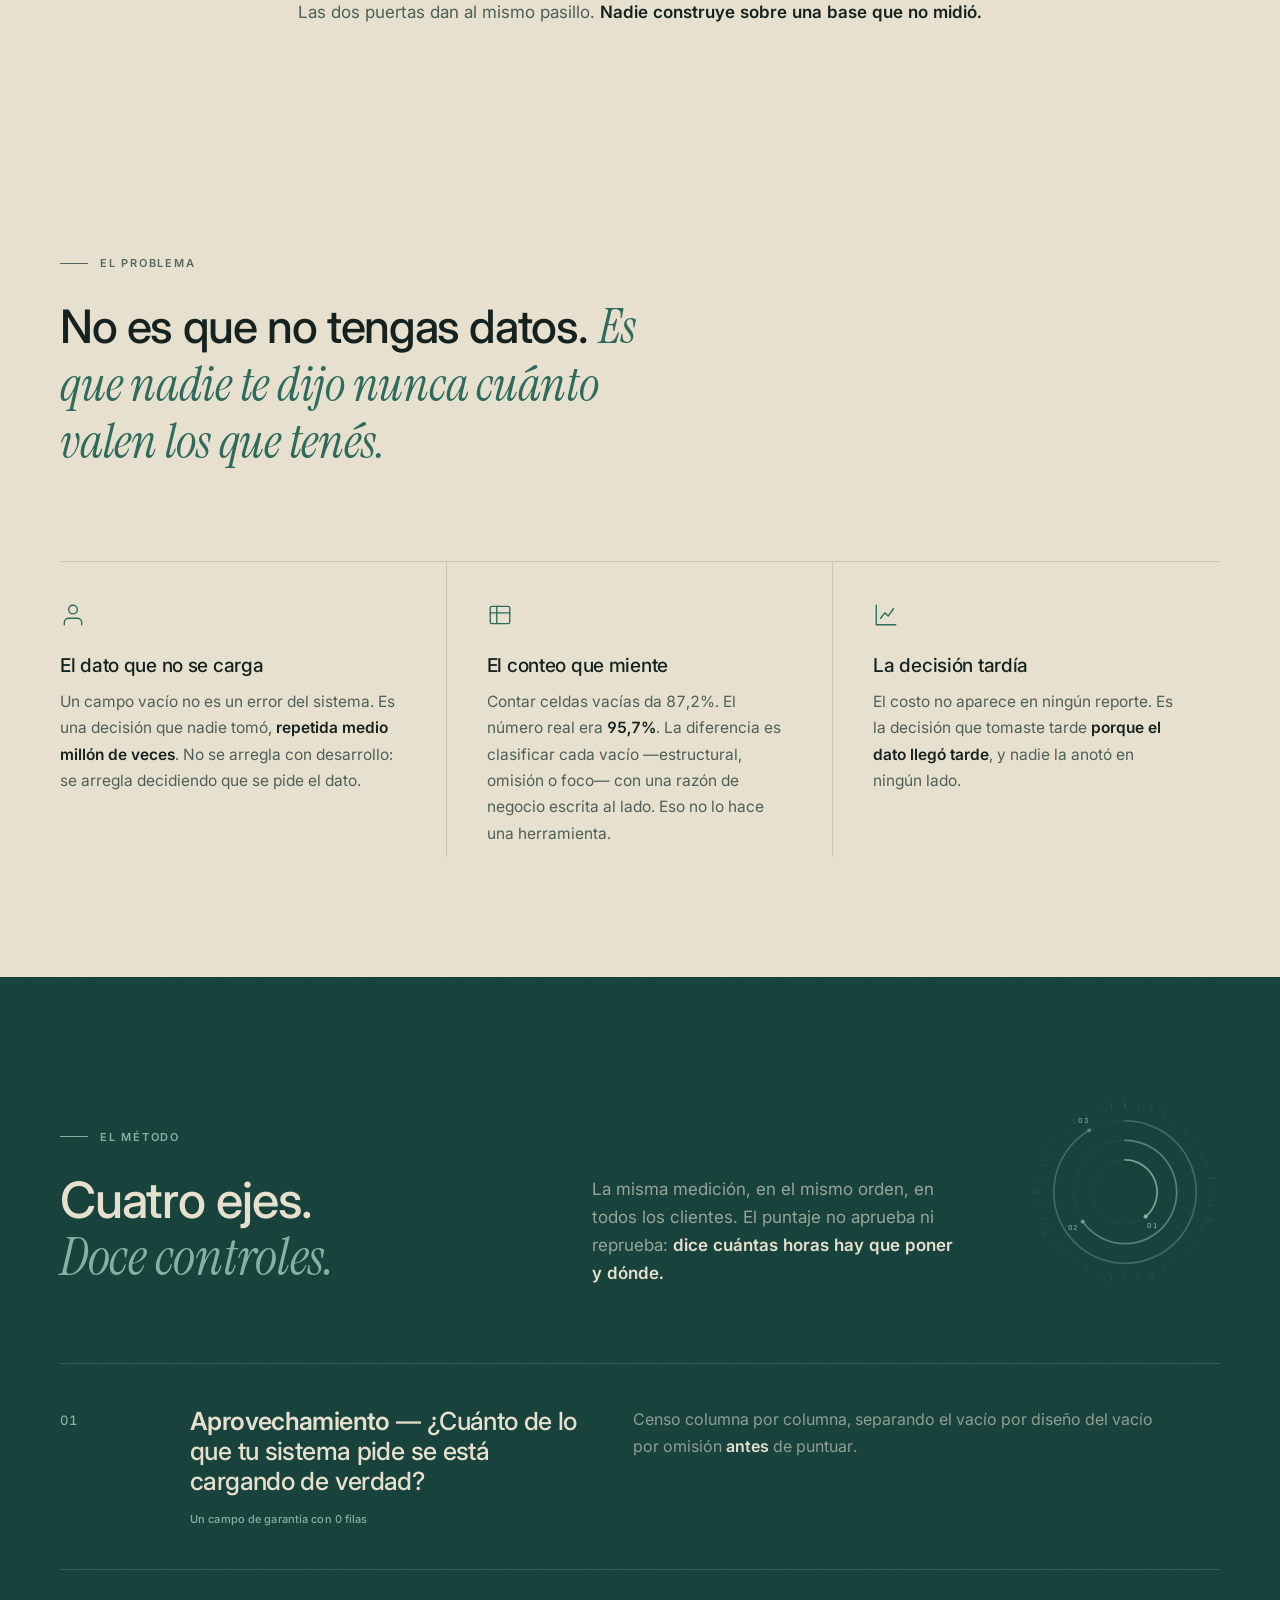
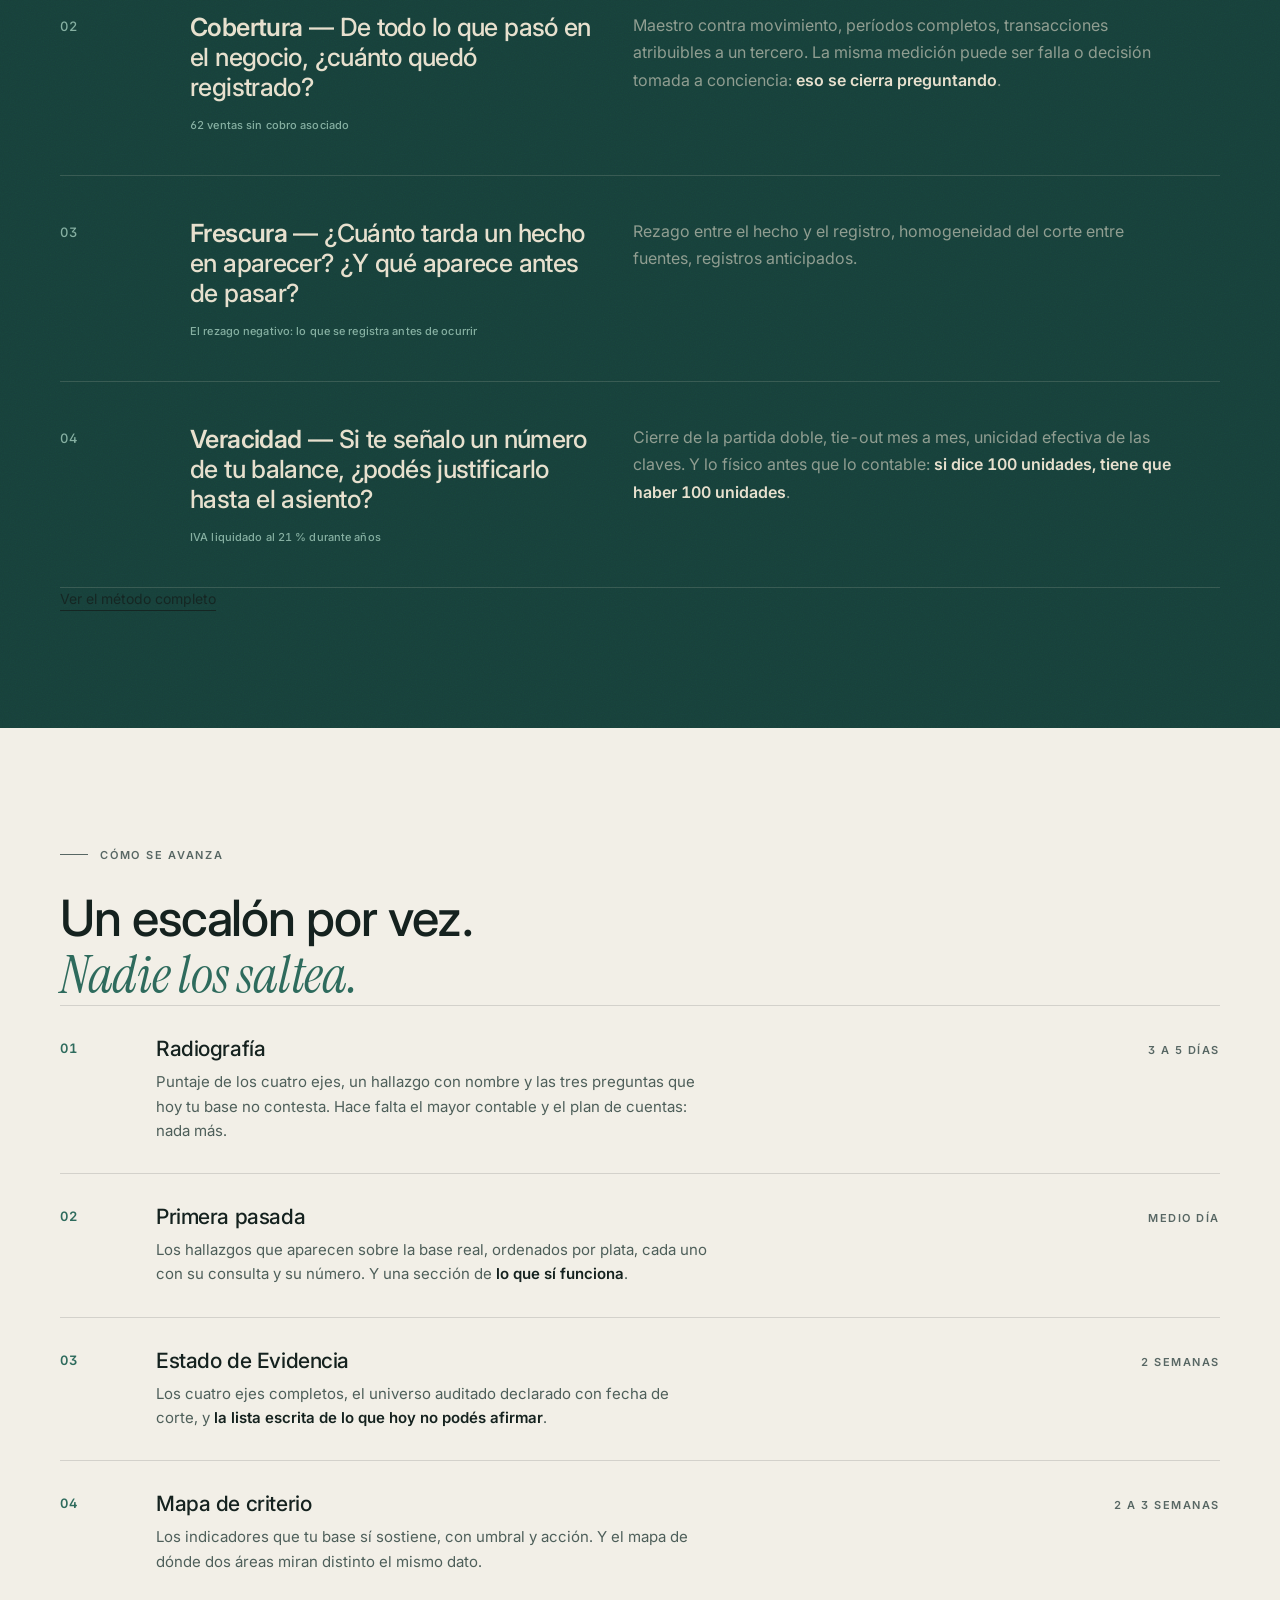
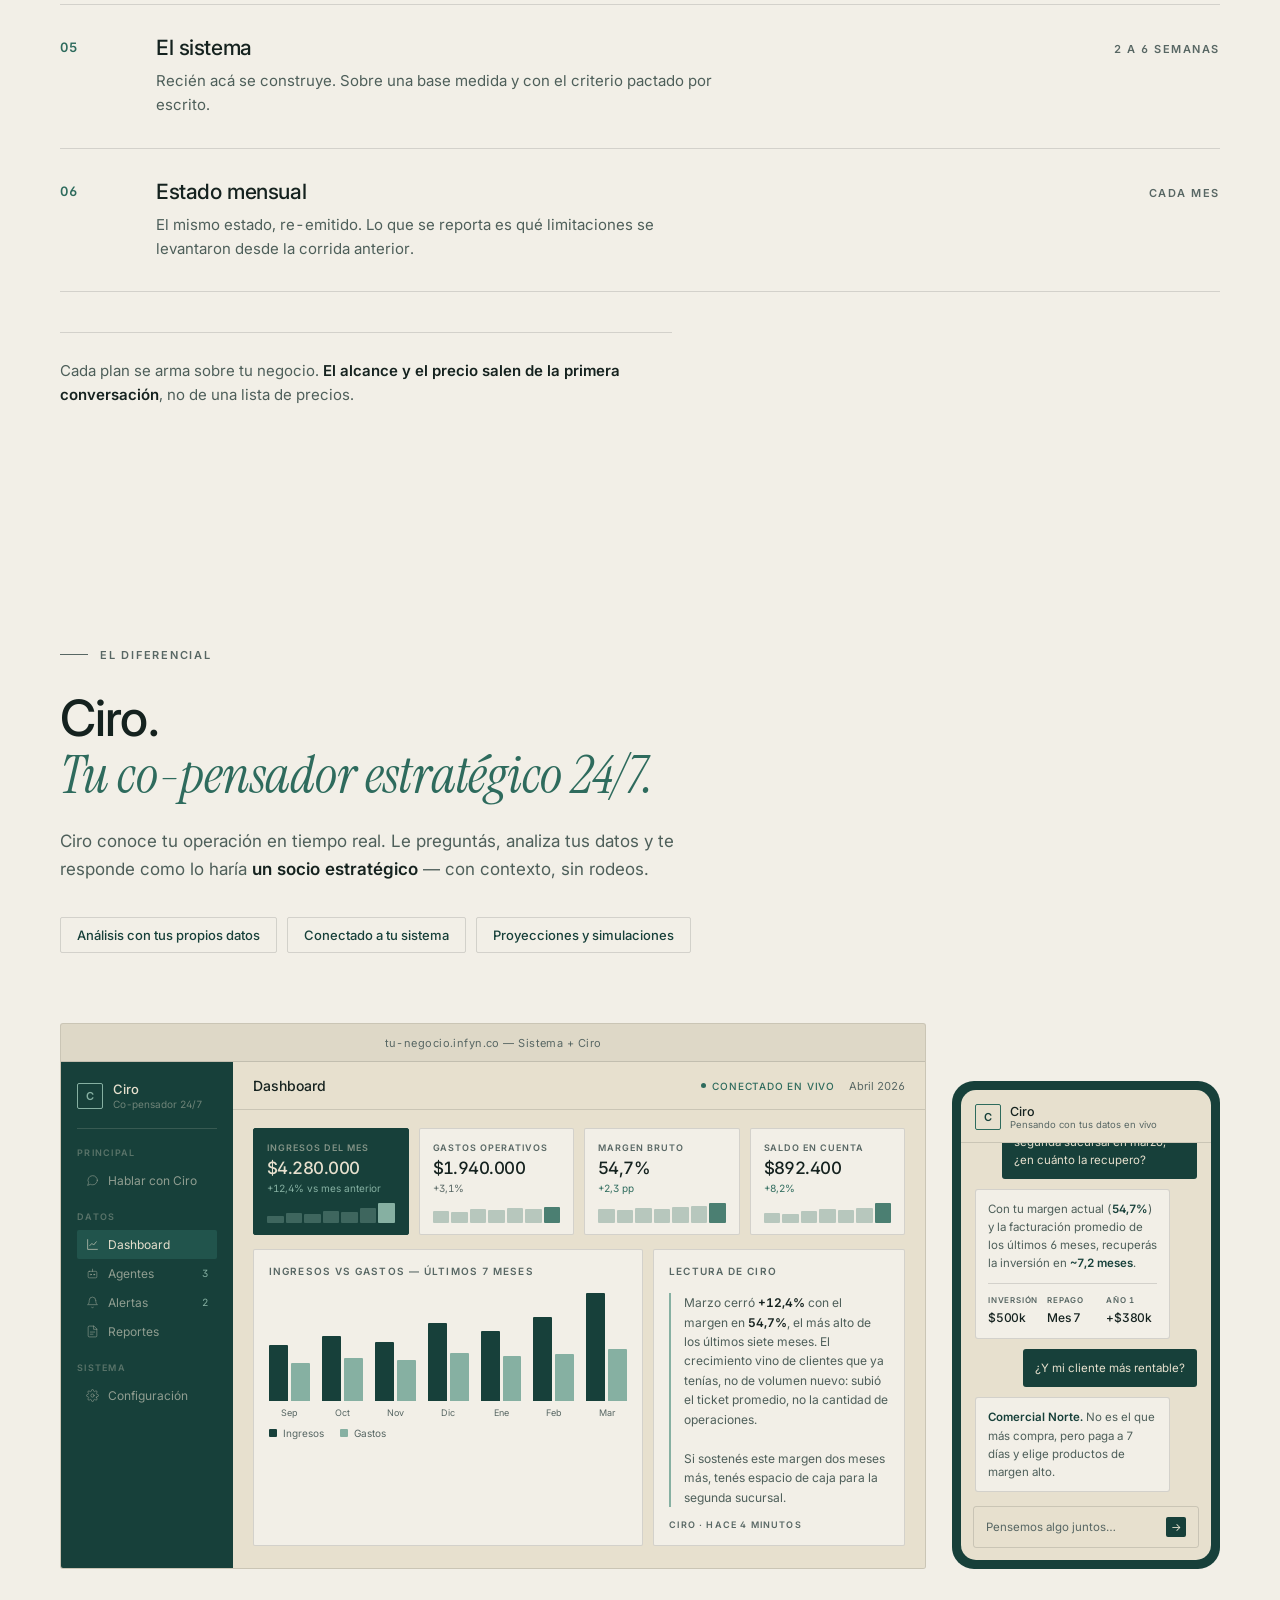
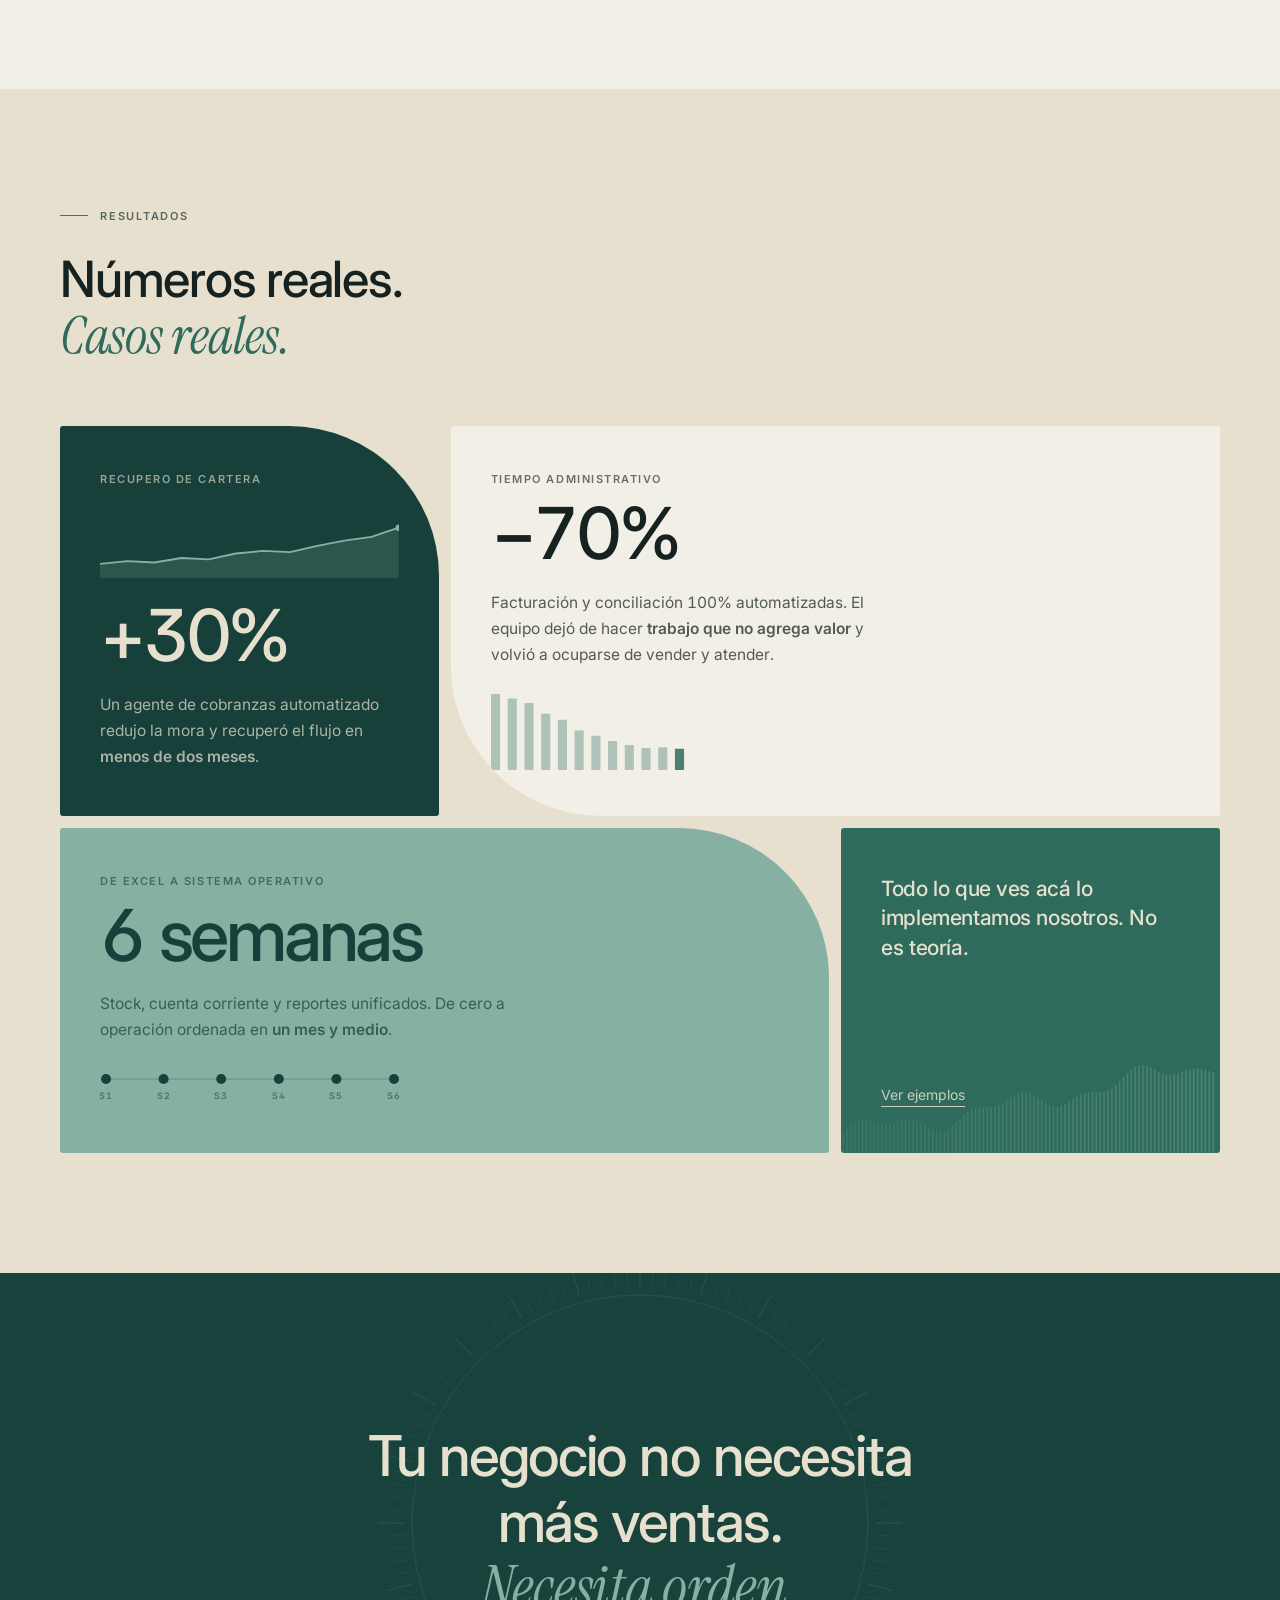
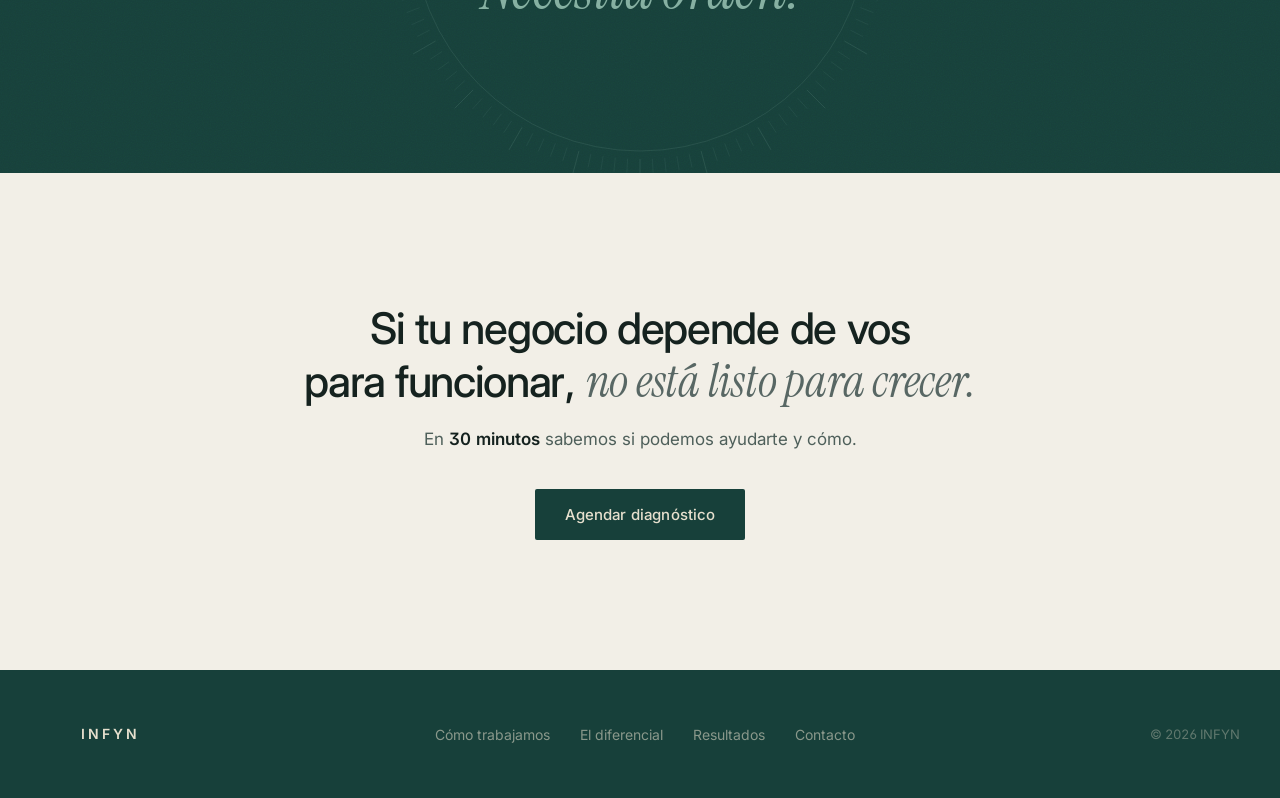
==== commit 91e76db8: "feat(sitio): la escalera — seis escalones, sin precios Co-Authored-By: Claude Sonnet 5 <noreply@anth" ====
--- a/index.html
+++ b/index.html
@@ -223,6 +223,94 @@
     </div>
 
     <a class="celda-link" href="/auditoria">Ver el método completo</a>
+  </div>
+</section>
+
+
+<!-- ═══ ESCALERA ═══ -->
+<section class="escalera" id="escalera">
+  <div class="wrap">
+    <div class="eyebrow">Cómo se avanza</div>
+    <h2 class="titulo-seccion">Un escalón por vez.<br><em class="serif acento-verde">Nadie los saltea.</em></h2>
+
+    <div>
+      <div class="escalon">
+        <div class="escalon-num">01</div>
+        <div>
+          <div class="escalon-nombre">Radiografía</div>
+          <div class="escalon-texto">
+            Puntaje de los cuatro ejes, un hallazgo con nombre y las tres preguntas que hoy
+            tu base no contesta. Hace falta el mayor contable y el plan de cuentas: nada más.
+          </div>
+        </div>
+        <div class="escalon-tiempo">3 a 5 días</div>
+      </div>
+
+      <div class="escalon">
+        <div class="escalon-num">02</div>
+        <div>
+          <div class="escalon-nombre">Primera pasada</div>
+          <div class="escalon-texto">
+            Los hallazgos que aparecen sobre la base real, ordenados por plata, cada uno con
+            su consulta y su número. Y una sección de <strong>lo que sí funciona</strong>.
+          </div>
+        </div>
+        <div class="escalon-tiempo">Medio día</div>
+      </div>
+
+      <div class="escalon">
+        <div class="escalon-num">03</div>
+        <div>
+          <div class="escalon-nombre">Estado de Evidencia</div>
+          <div class="escalon-texto">
+            Los cuatro ejes completos, el universo auditado declarado con fecha de corte, y
+            <strong>la lista escrita de lo que hoy no podés afirmar</strong>.
+          </div>
+        </div>
+        <div class="escalon-tiempo">2 semanas</div>
+      </div>
+
+      <div class="escalon">
+        <div class="escalon-num">04</div>
+        <div>
+          <div class="escalon-nombre">Mapa de criterio</div>
+          <div class="escalon-texto">
+            Los indicadores que tu base sí sostiene, con umbral y acción. Y el mapa de dónde
+            dos áreas miran distinto el mismo dato.
+          </div>
+        </div>
+        <div class="escalon-tiempo">2 a 3 semanas</div>
+      </div>
+
+      <div class="escalon">
+        <div class="escalon-num">05</div>
+        <div>
+          <div class="escalon-nombre">El sistema</div>
+          <div class="escalon-texto">
+            Recién acá se construye. Sobre una base medida y con el criterio pactado por
+            escrito.
+          </div>
+        </div>
+        <div class="escalon-tiempo">2 a 6 semanas</div>
+      </div>
+
+      <div class="escalon">
+        <div class="escalon-num">06</div>
+        <div>
+          <div class="escalon-nombre">Estado mensual</div>
+          <div class="escalon-texto">
+            El mismo estado, re-emitido. Lo que se reporta es qué limitaciones se levantaron
+            desde la corrida anterior.
+          </div>
+        </div>
+        <div class="escalon-tiempo">Cada mes</div>
+      </div>
+    </div>
+
+    <p class="escalera-nota">
+      Cada plan se arma sobre tu negocio. <strong>El alcance y el precio salen de la primera
+      conversación</strong>, no de una lista de precios.
+    </p>
   </div>
 </section>
 
--- a/sistema.css
+++ b/sistema.css
@@ -488,6 +488,34 @@
     text-transform: none;
     letter-spacing: 0.01em;
     font-weight: 500;
+  }
+
+  /* ═══ LA ESCALERA ═══ */
+  .escalera { background: var(--crema-hueso); padding: 120px 40px; }
+  .escalon {
+    display: grid; grid-template-columns: 62px 1fr 150px;
+    gap: 34px; align-items: start;
+    padding: 30px 0; border-top: 1px solid var(--linea);
+  }
+  .escalon:last-of-type { border-bottom: 1px solid var(--linea); }
+  .escalon-num {
+    font-size: 13px; font-weight: 600; color: var(--verde-hoja);
+    letter-spacing: 0.08em; padding-top: 4px;
+  }
+  .escalon-nombre { font-size: 21px; font-weight: 500; letter-spacing: -0.02em; }
+  .escalon-texto { margin-top: 9px; font-size: 15px; line-height: 1.62; color: var(--tinta-media); max-width: 62ch; }
+  .escalon-tiempo {
+    font-size: 11px; font-weight: 600; text-transform: uppercase;
+    letter-spacing: 0.14em; color: var(--tinta-suave); text-align: right; padding-top: 7px;
+  }
+  .escalera-nota {
+    margin-top: 40px; padding-top: 26px; border-top: 1px solid var(--linea);
+    font-size: 15px; line-height: 1.62; color: var(--tinta-media); max-width: 68ch;
+  }
+  @media (max-width: 860px) {
+    .escalera { padding: 84px 24px; }
+    .escalon { grid-template-columns: 46px 1fr; gap: 18px; }
+    .escalon-tiempo { grid-column: 2; text-align: left; padding-top: 10px; }
   }
 
   /* ═══ CIRO — el diferencial ═══ */
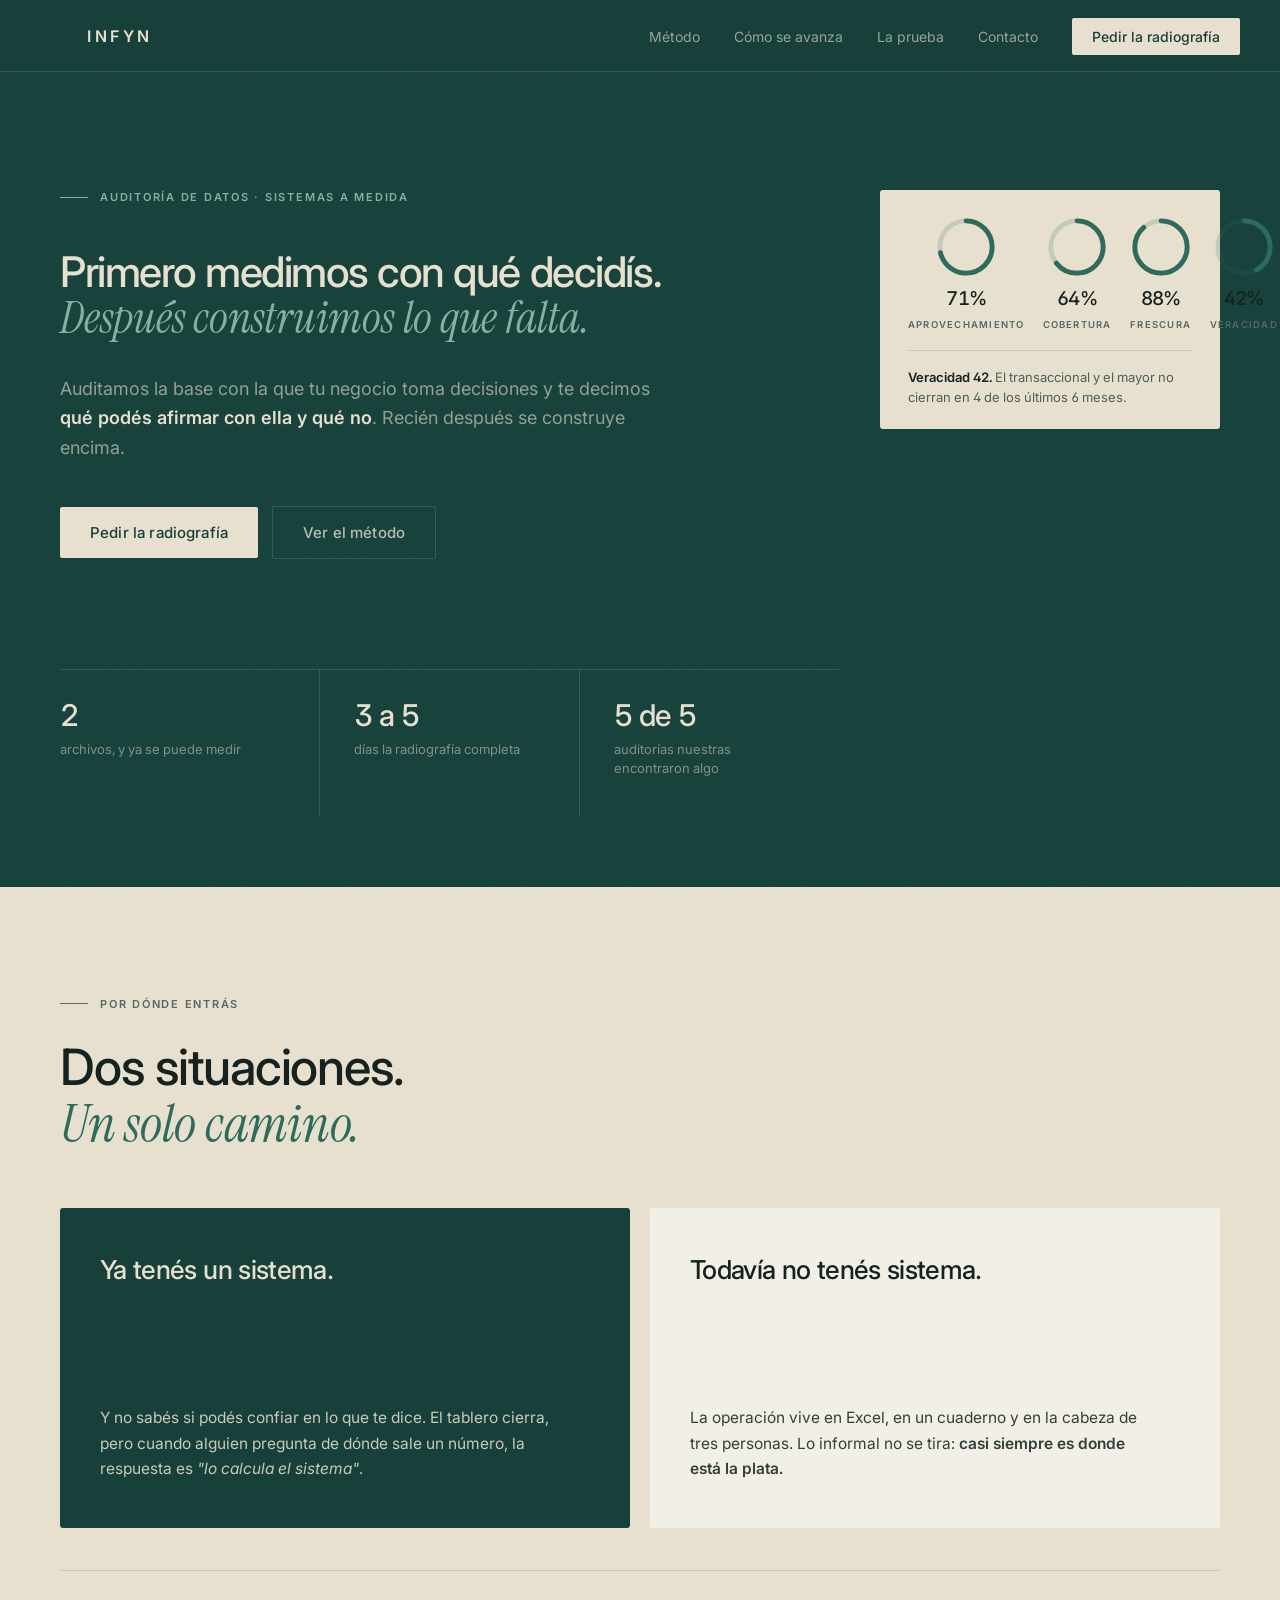
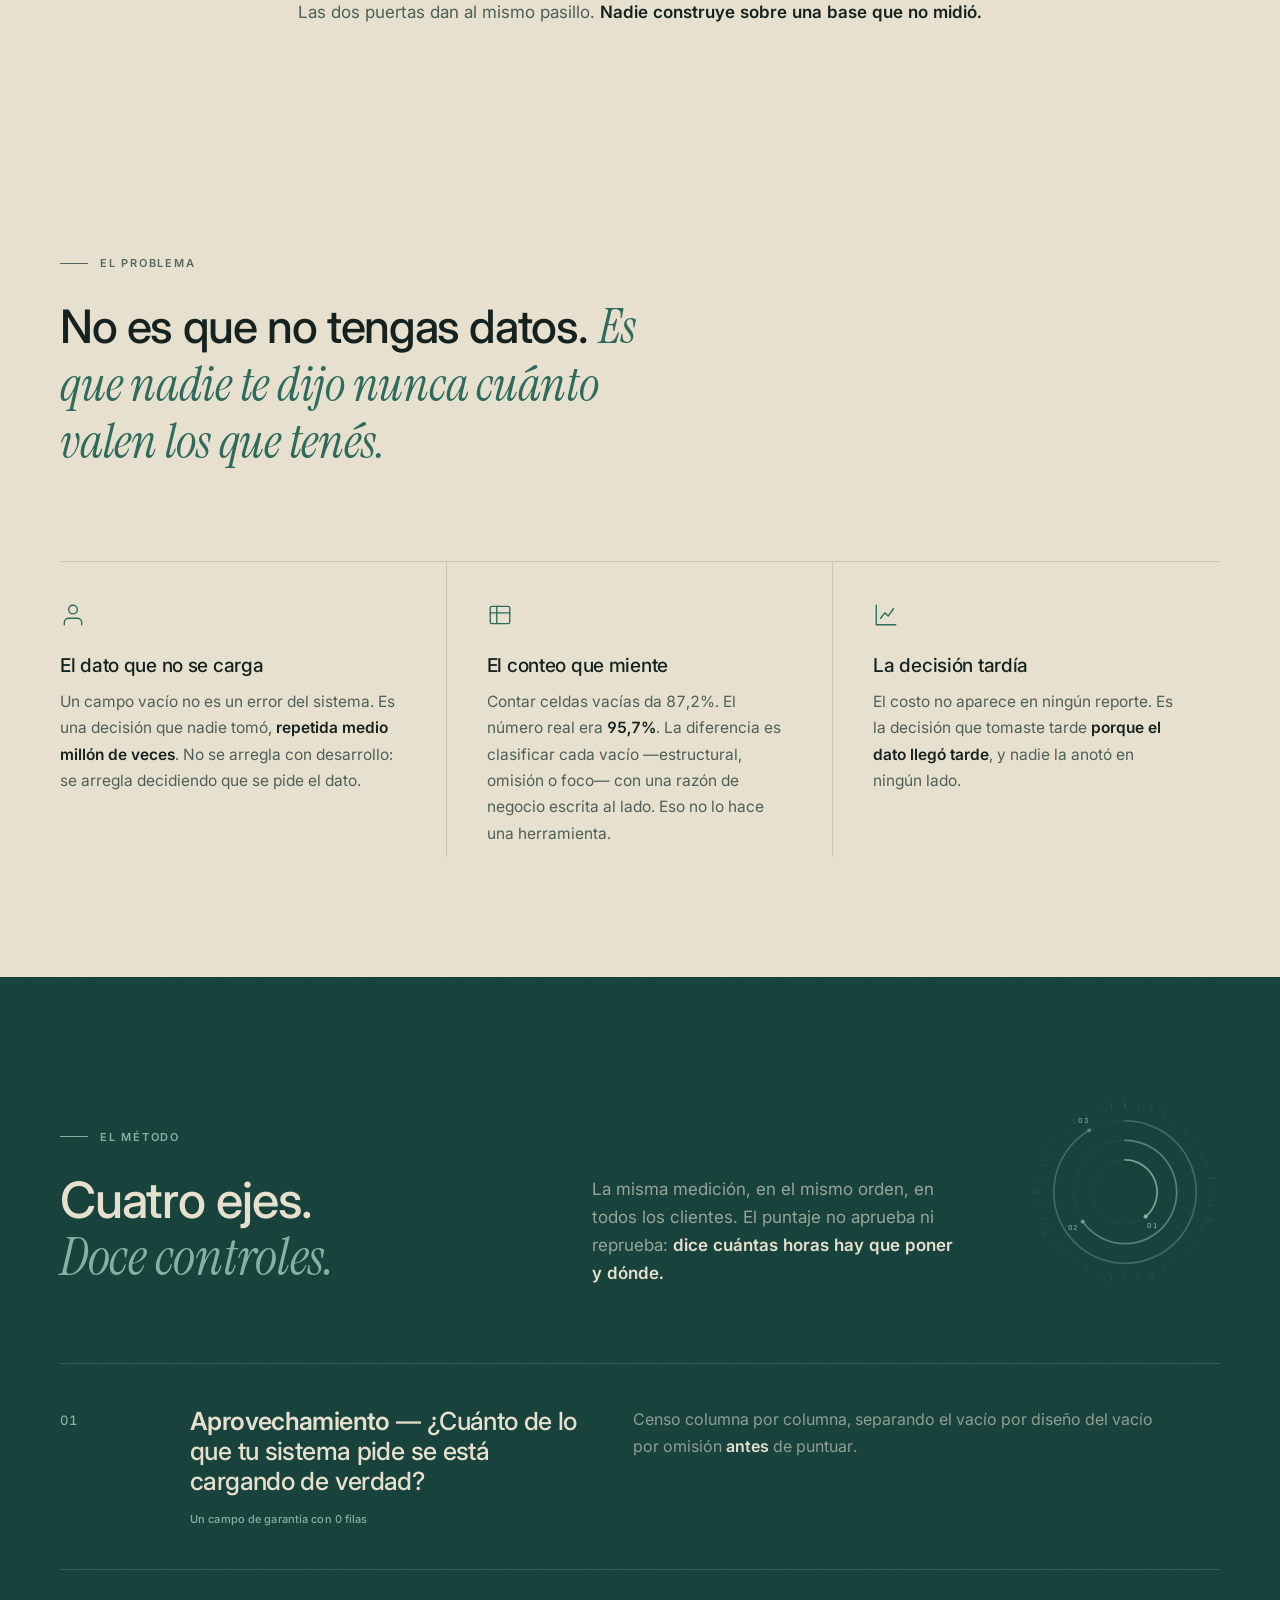
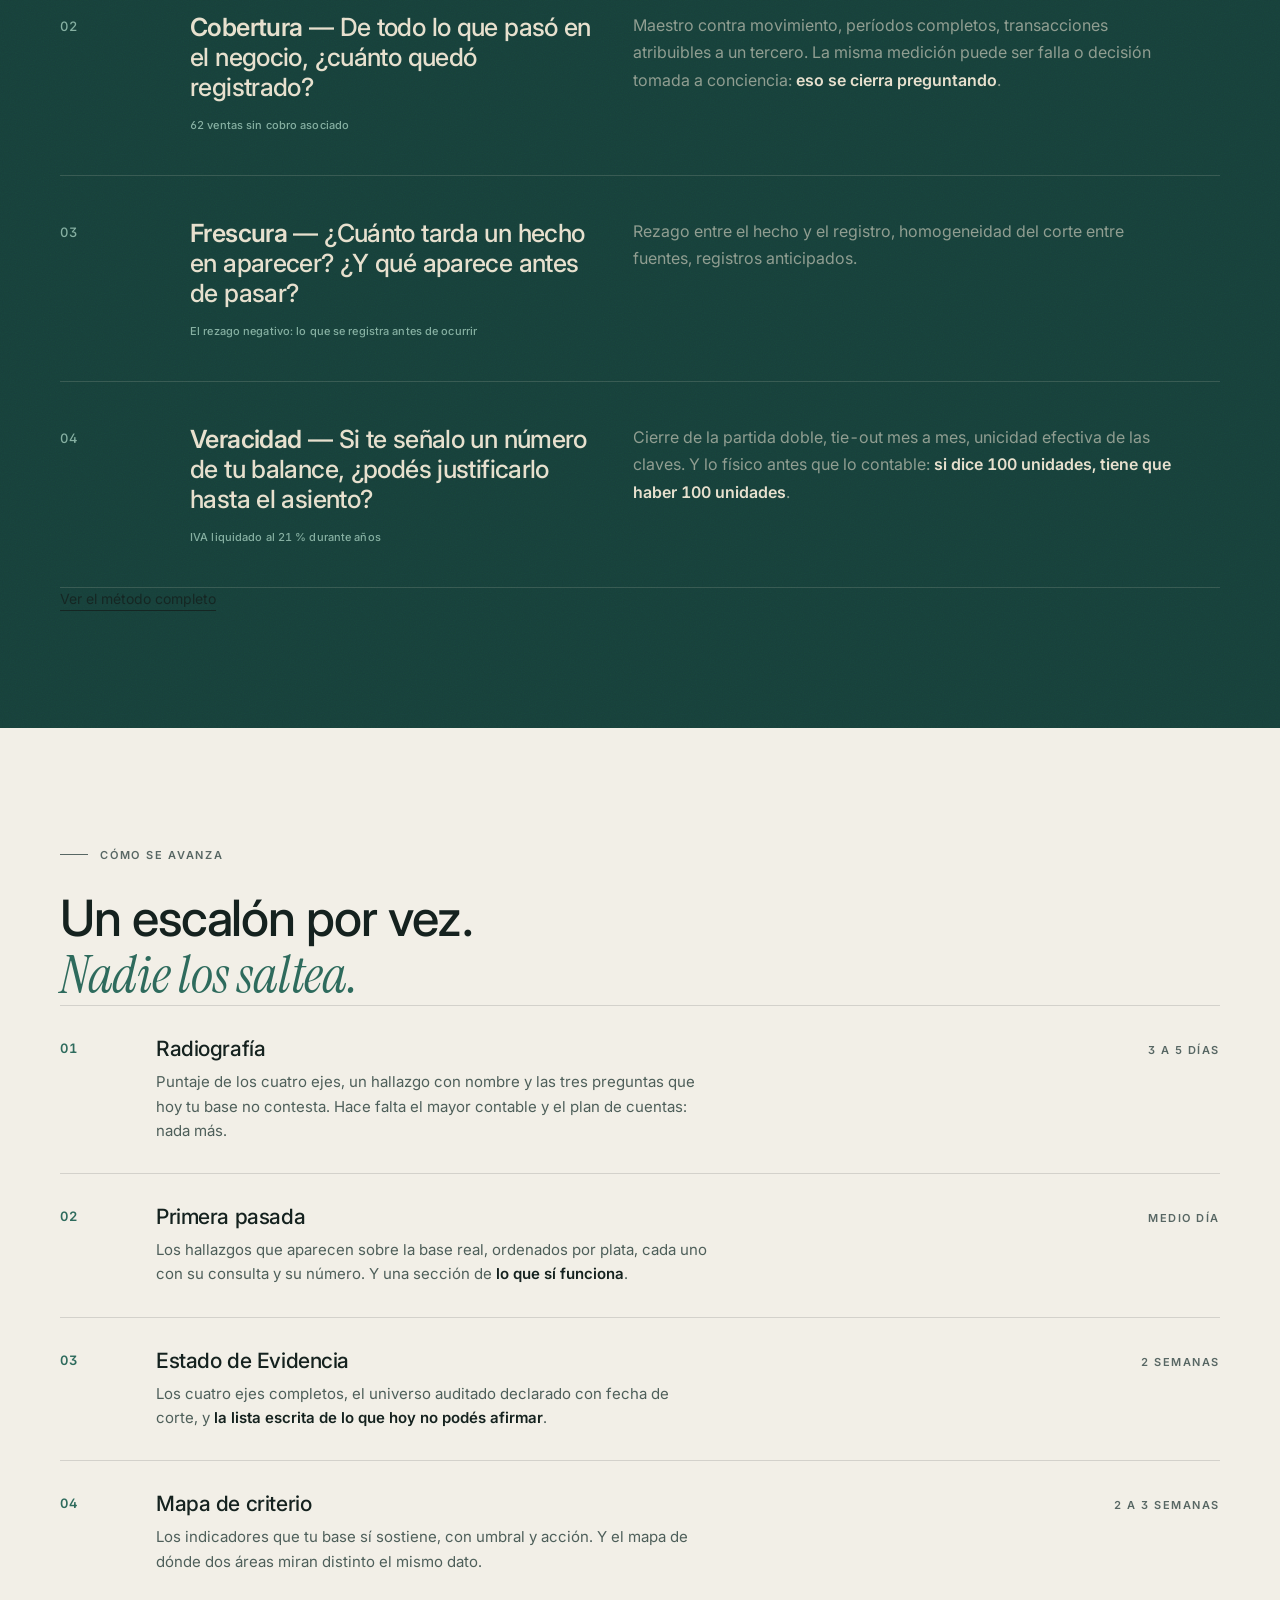
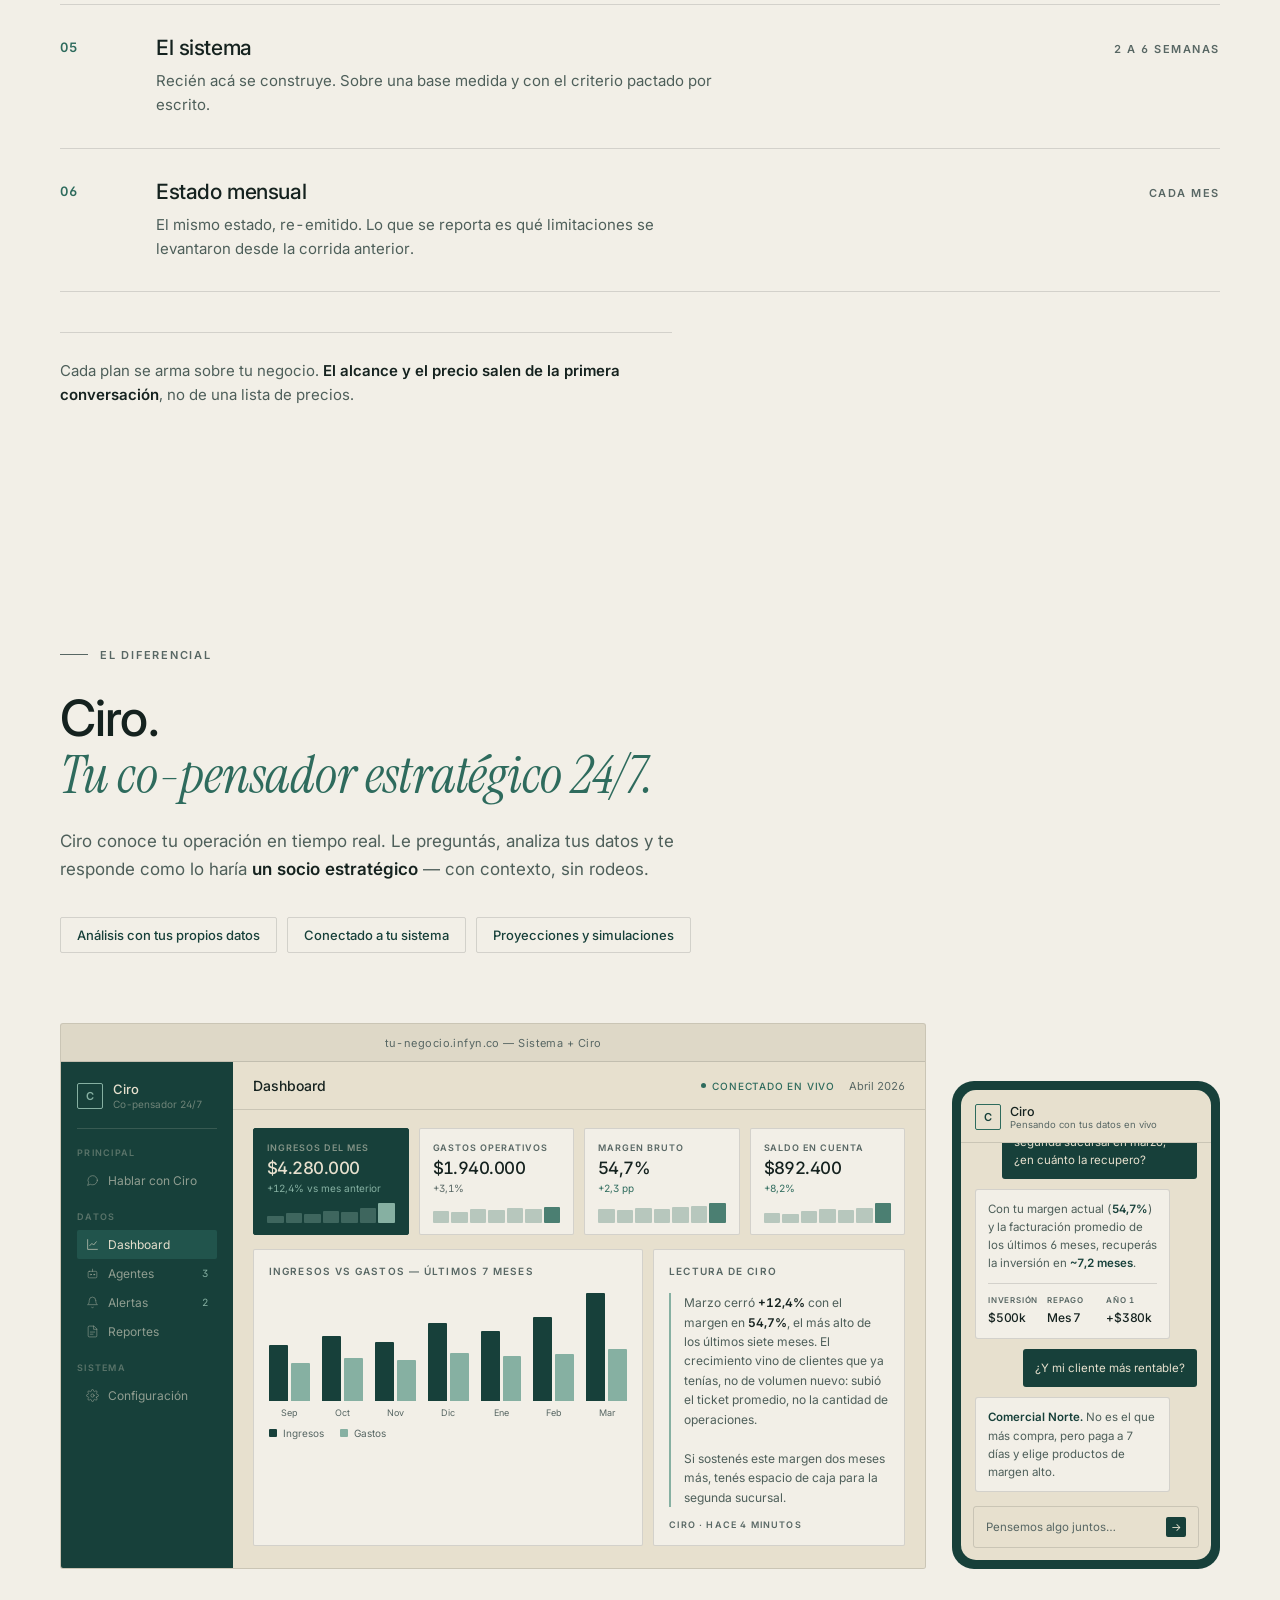
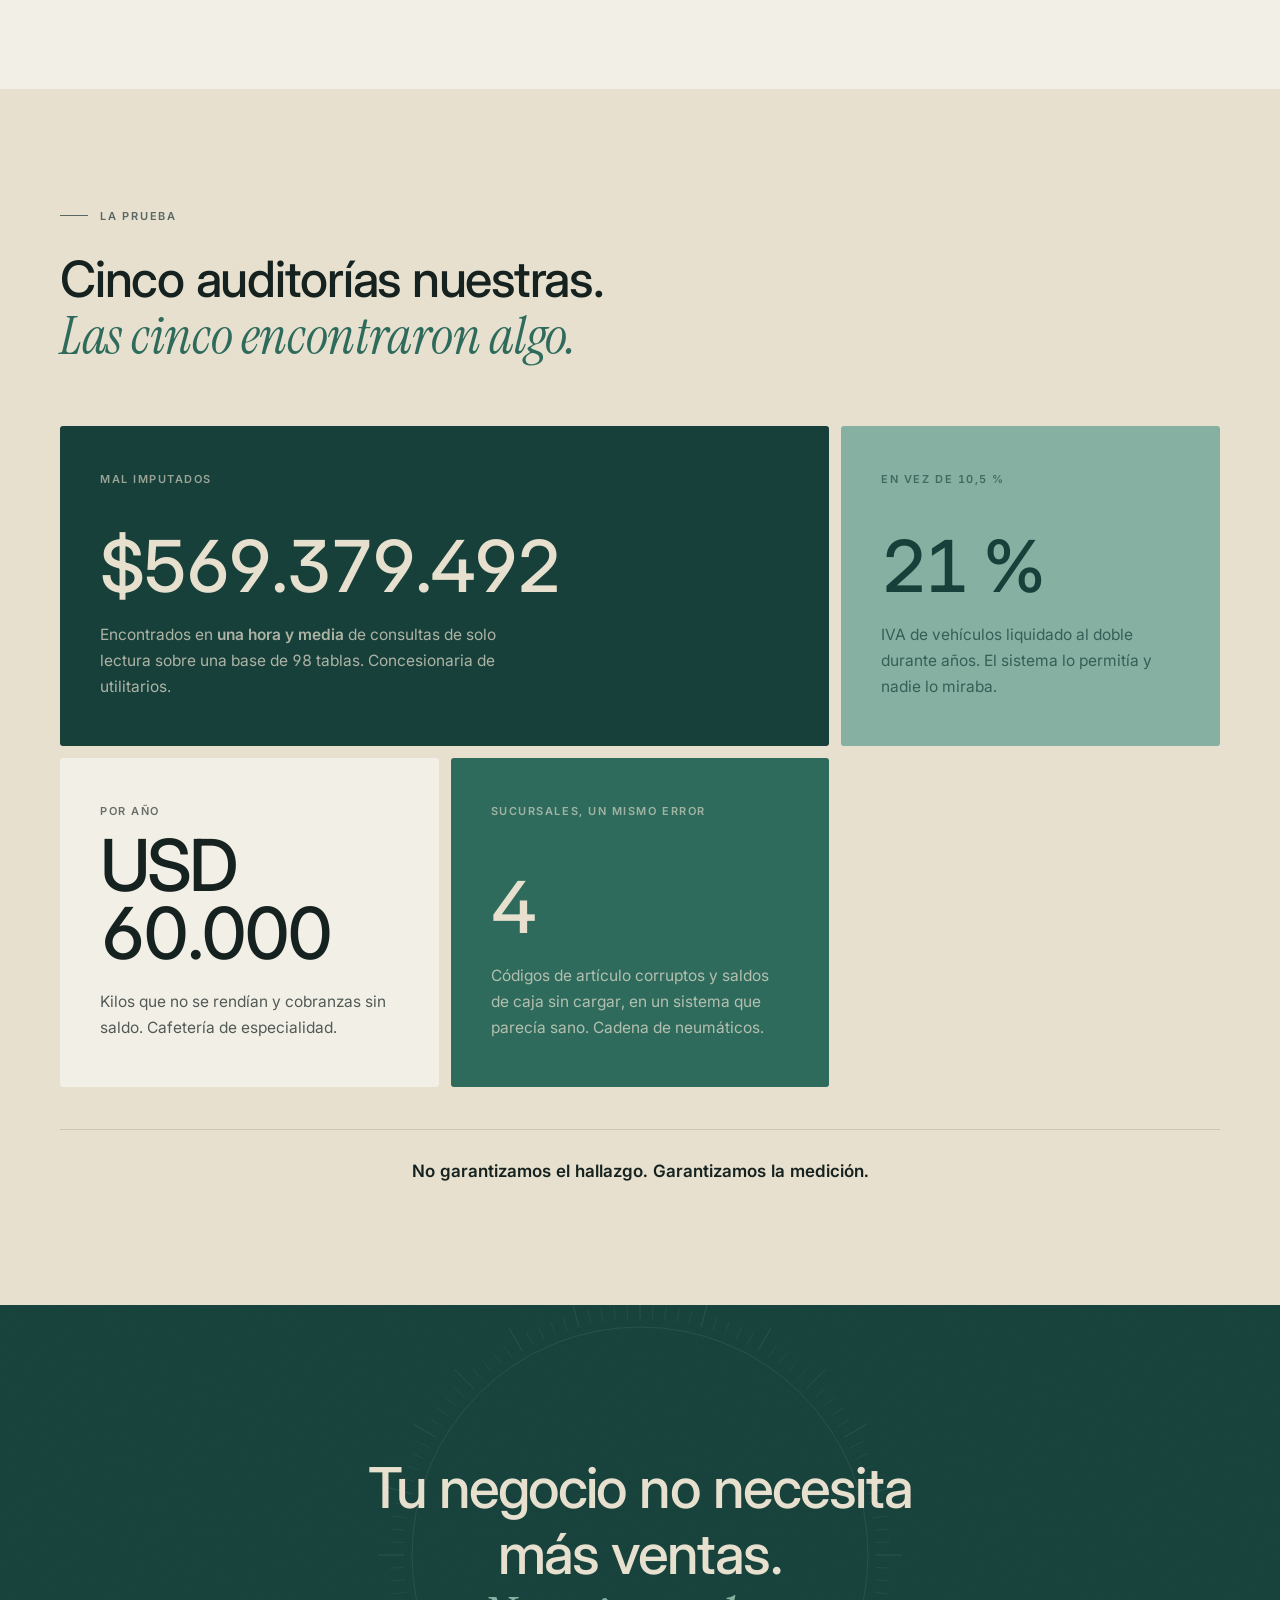
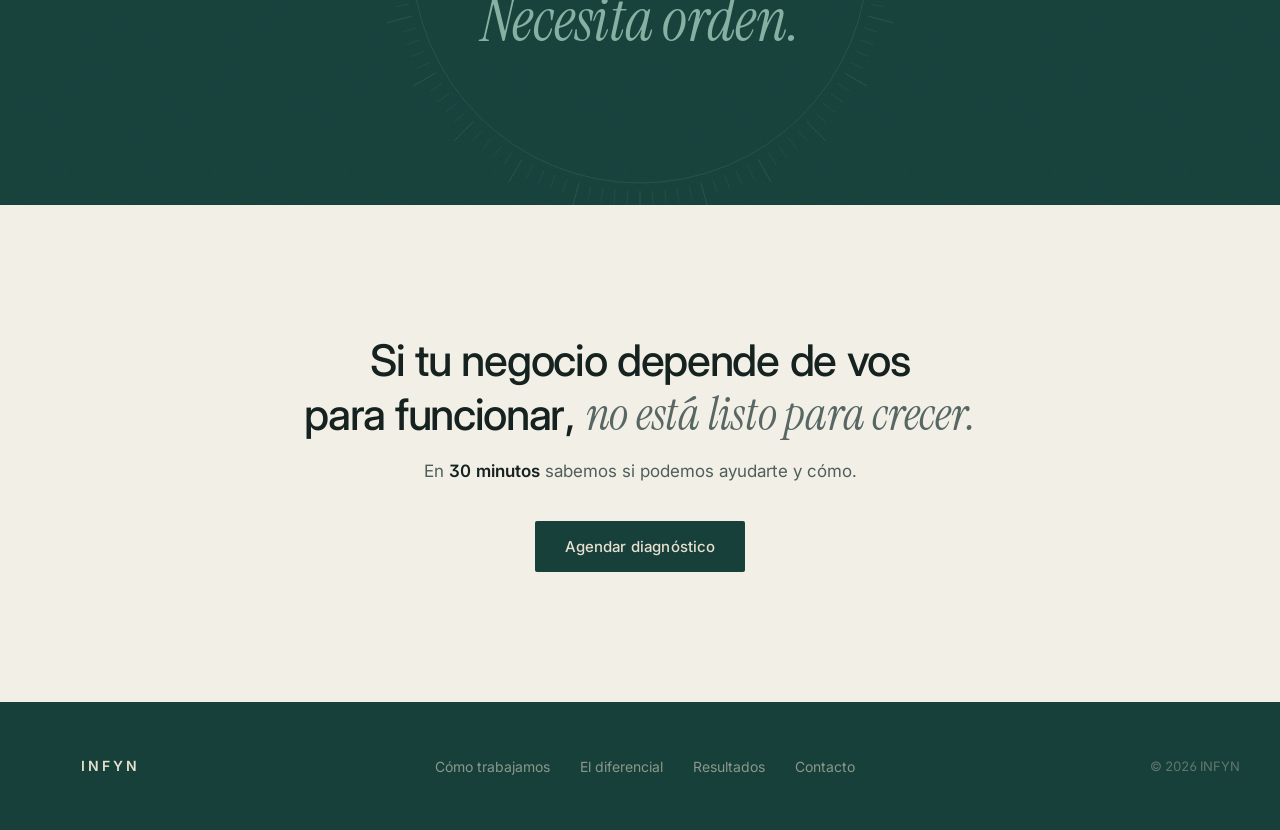
==== commit fc855871: "feat(sitio): la prueba — cuatro hallazgos propios, clientes anonimizados Co-Authored-By: Claude Sonn" ====
--- a/index.html
+++ b/index.html
@@ -503,54 +503,58 @@
 
 
 <!-- ═══ RESULTADOS ═══ -->
-<section class="resultados" id="resultados">
+<section class="resultados" id="prueba">
   <div class="wrap">
     <div class="resultados-header">
-      <div class="eyebrow">Resultados</div>
-      <h2 class="titulo-seccion">Números reales.<br><em class="serif acento-verde">Casos reales.</em></h2>
+      <div class="eyebrow">La prueba</div>
+      <h2 class="titulo-seccion">Cinco auditorías nuestras.<br><em class="serif acento-verde">Las cinco encontraron algo.</em></h2>
     </div>
 
     <div class="bento">
-      <div class="celda c-verde esq-tr">
-        <div class="celda-label">Recupero de cartera</div>
-        <div>
-          <svg class="graf-spark" viewBox="0 0 300 62" preserveAspectRatio="none" aria-hidden="true"><path d="M 0.0 58 L 0.0 43.8 L 27.3 41.2 L 54.5 42.5 L 81.8 38.0 L 109.1 39.3 L 136.4 33.5 L 163.6 30.9 L 190.9 32.2 L 218.2 25.8 L 245.5 20.6 L 272.7 16.8 L 300.0 7.7 L 300.0 58 Z" fill="rgba(134,176,162,0.18)"/><polyline points="0.0,43.8 27.3,41.2 54.5,42.5 81.8,38.0 109.1,39.3 136.4,33.5 163.6,30.9 190.9,32.2 218.2,25.8 245.5,20.6 272.7,16.8 300.0,7.7" fill="none" stroke="#86B0A2" stroke-width="1.8" stroke-linejoin="round" stroke-linecap="round"/><circle cx="300.0" cy="7.7" r="3.2" fill="#86B0A2"/></svg>
-          <div class="celda-num">+30%</div>
+      <div class="celda celda-ancha c-verde">
+        <div class="celda-label">mal imputados</div>
+        <div>
+          <div class="celda-num">$569.379.492</div>
           <div class="celda-texto">
-            Un agente de cobranzas automatizado redujo la mora y recuperó el flujo en <strong>menos de dos meses</strong>.
-          </div>
-        </div>
-      </div>
-
-      <div class="celda c-hueso celda-ancha esq-bl">
-        <div class="celda-label">Tiempo administrativo</div>
-        <div>
-          <div class="celda-num">−70%</div>
+            Encontrados en <strong>una hora y media</strong> de consultas de solo lectura sobre una base de 98 tablas. Concesionaria de utilitarios.
+          </div>
+        </div>
+      </div>
+
+      <div class="celda c-salvia">
+        <div class="celda-label">en vez de 10,5 %</div>
+        <div>
+          <div class="celda-num">21 %</div>
           <div class="celda-texto">
-            Facturación y conciliación 100% automatizadas. El equipo dejó de hacer <strong>trabajo que no
-            agrega valor</strong> y volvió a ocuparse de vender y atender.
-          </div>
-          <svg class="graf-barras" viewBox="0 0 264 100" preserveAspectRatio="xMinYMax meet" aria-hidden="true"><rect x="0" y="0" width="12" height="100" rx="1" fill="rgba(46,107,93,0.34)"/><rect x="22" y="6" width="12" height="94" rx="1" fill="rgba(46,107,93,0.34)"/><rect x="44" y="12" width="12" height="88" rx="1" fill="rgba(46,107,93,0.34)"/><rect x="66" y="26" width="12" height="74" rx="1" fill="rgba(46,107,93,0.34)"/><rect x="88" y="34" width="12" height="66" rx="1" fill="rgba(46,107,93,0.34)"/><rect x="110" y="48" width="12" height="52" rx="1" fill="rgba(46,107,93,0.34)"/><rect x="132" y="55" width="12" height="45" rx="1" fill="rgba(46,107,93,0.34)"/><rect x="154" y="62" width="12" height="38" rx="1" fill="rgba(46,107,93,0.34)"/><rect x="176" y="67" width="12" height="33" rx="1" fill="rgba(46,107,93,0.34)"/><rect x="198" y="71" width="12" height="29" rx="1" fill="rgba(46,107,93,0.34)"/><rect x="220" y="70" width="12" height="30" rx="1" fill="rgba(46,107,93,0.34)"/><rect x="242" y="72" width="12" height="28" rx="1" fill="rgba(46,107,93,0.85)"/></svg>
-        </div>
-      </div>
-
-      <div class="celda c-salvia celda-ancha esq-tr">
-        <div class="celda-label">De Excel a sistema operativo</div>
-        <div>
-          <div class="celda-num">6 semanas</div>
+            IVA de vehículos liquidado al doble durante años. El sistema lo permitía y nadie lo miraba.
+          </div>
+        </div>
+      </div>
+
+      <div class="celda c-hueso">
+        <div class="celda-label">por año</div>
+        <div>
+          <div class="celda-num">USD 60.000</div>
           <div class="celda-texto">
-            Stock, cuenta corriente y reportes unificados. De cero a operación ordenada en <strong>un mes y medio</strong>.
-          </div>
-          <svg class="graf-linea" viewBox="0 0 300 40" aria-hidden="true"><line x1="6" y1="12" x2="294" y2="12" stroke="rgba(23,64,58,0.30)" stroke-width="1"/><circle cx="6.0" cy="12" r="5" fill="#17403A"/><text x="6.0" y="32" text-anchor="middle" font-family="Inter, sans-serif" font-size="9" font-weight="600" letter-spacing="0.1em" fill="rgba(23,64,58,0.55)">S1</text><circle cx="63.6" cy="12" r="5" fill="#17403A"/><text x="63.6" y="32" text-anchor="middle" font-family="Inter, sans-serif" font-size="9" font-weight="600" letter-spacing="0.1em" fill="rgba(23,64,58,0.55)">S2</text><circle cx="121.2" cy="12" r="5" fill="#17403A"/><text x="121.2" y="32" text-anchor="middle" font-family="Inter, sans-serif" font-size="9" font-weight="600" letter-spacing="0.1em" fill="rgba(23,64,58,0.55)">S3</text><circle cx="178.8" cy="12" r="5" fill="#17403A"/><text x="178.8" y="32" text-anchor="middle" font-family="Inter, sans-serif" font-size="9" font-weight="600" letter-spacing="0.1em" fill="rgba(23,64,58,0.55)">S4</text><circle cx="236.4" cy="12" r="5" fill="#17403A"/><text x="236.4" y="32" text-anchor="middle" font-family="Inter, sans-serif" font-size="9" font-weight="600" letter-spacing="0.1em" fill="rgba(23,64,58,0.55)">S5</text><circle cx="294.0" cy="12" r="5" fill="#17403A"/><text x="294.0" y="32" text-anchor="middle" font-family="Inter, sans-serif" font-size="9" font-weight="600" letter-spacing="0.1em" fill="rgba(23,64,58,0.55)">S6</text></svg>
+            Kilos que no se rendían y cobranzas sin saldo. Cafetería de especialidad.
+          </div>
         </div>
       </div>
 
       <div class="celda c-hoja">
-        <svg class="graf-onda" viewBox="0 0 350 100" preserveAspectRatio="none" aria-hidden="true"><line x1="2.0" y1="82.0" x2="2.0" y2="100" stroke="rgba(134,176,162,0.16)" stroke-width="1.5"/><line x1="5.6" y1="78.8" x2="5.6" y2="100" stroke="rgba(134,176,162,0.16)" stroke-width="1.5"/><line x1="9.2" y1="75.9" x2="9.2" y2="100" stroke="rgba(134,176,162,0.17)" stroke-width="1.5"/><line x1="12.8" y1="73.7" x2="12.8" y2="100" stroke="rgba(134,176,162,0.17)" stroke-width="1.5"/><line x1="16.4" y1="72.2" x2="16.4" y2="100" stroke="rgba(134,176,162,0.17)" stroke-width="1.5"/><line x1="20.0" y1="71.6" x2="20.0" y2="100" stroke="rgba(134,176,162,0.17)" stroke-width="1.5"/><line x1="23.6" y1="71.9" x2="23.6" y2="100" stroke="rgba(134,176,162,0.18)" stroke-width="1.5"/><line x1="27.2" y1="72.6" x2="27.2" y2="100" stroke="rgba(134,176,162,0.18)" stroke-width="1.5"/><line x1="30.8" y1="73.7" x2="30.8" y2="100" stroke="rgba(134,176,162,0.18)" stroke-width="1.5"/><line x1="34.4" y1="74.8" x2="34.4" y2="100" stroke="rgba(134,176,162,0.18)" stroke-width="1.5"/><line x1="38.0" y1="75.5" x2="38.0" y2="100" stroke="rgba(134,176,162,0.19)" stroke-width="1.5"/><line x1="41.6" y1="75.8" x2="41.6" y2="100" stroke="rgba(134,176,162,0.19)" stroke-width="1.5"/><line x1="45.2" y1="75.6" x2="45.2" y2="100" stroke="rgba(134,176,162,0.19)" stroke-width="1.5"/><line x1="48.8" y1="74.8" x2="48.8" y2="100" stroke="rgba(134,176,162,0.20)" stroke-width="1.5"/><line x1="52.4" y1="73.8" x2="52.4" y2="100" stroke="rgba(134,176,162,0.20)" stroke-width="1.5"/><line x1="56.0" y1="72.8" x2="56.0" y2="100" stroke="rgba(134,176,162,0.20)" stroke-width="1.5"/><line x1="59.6" y1="72.0" x2="59.6" y2="100" stroke="rgba(134,176,162,0.20)" stroke-width="1.5"/><line x1="63.2" y1="71.7" x2="63.2" y2="100" stroke="rgba(134,176,162,0.21)" stroke-width="1.5"/><line x1="66.8" y1="72.1" x2="66.8" y2="100" stroke="rgba(134,176,162,0.21)" stroke-width="1.5"/><line x1="70.4" y1="73.1" x2="70.4" y2="100" stroke="rgba(134,176,162,0.21)" stroke-width="1.5"/><line x1="74.0" y1="74.8" x2="74.0" y2="100" stroke="rgba(134,176,162,0.21)" stroke-width="1.5"/><line x1="77.6" y1="76.8" x2="77.6" y2="100" stroke="rgba(134,176,162,0.22)" stroke-width="1.5"/><line x1="81.2" y1="78.9" x2="81.2" y2="100" stroke="rgba(134,176,162,0.22)" stroke-width="1.5"/><line x1="84.8" y1="80.6" x2="84.8" y2="100" stroke="rgba(134,176,162,0.22)" stroke-width="1.5"/><line x1="88.4" y1="81.7" x2="88.4" y2="100" stroke="rgba(134,176,162,0.23)" stroke-width="1.5"/><line x1="92.0" y1="82.0" x2="92.0" y2="100" stroke="rgba(134,176,162,0.23)" stroke-width="1.5"/><line x1="95.6" y1="81.3" x2="95.6" y2="100" stroke="rgba(134,176,162,0.23)" stroke-width="1.5"/><line x1="99.2" y1="79.6" x2="99.2" y2="100" stroke="rgba(134,176,162,0.23)" stroke-width="1.5"/><line x1="102.8" y1="77.2" x2="102.8" y2="100" stroke="rgba(134,176,162,0.24)" stroke-width="1.5"/><line x1="106.4" y1="74.2" x2="106.4" y2="100" stroke="rgba(134,176,162,0.24)" stroke-width="1.5"/><line x1="110.0" y1="71.1" x2="110.0" y2="100" stroke="rgba(134,176,162,0.24)" stroke-width="1.5"/><line x1="113.6" y1="68.1" x2="113.6" y2="100" stroke="rgba(134,176,162,0.24)" stroke-width="1.5"/><line x1="117.2" y1="65.7" x2="117.2" y2="100" stroke="rgba(134,176,162,0.25)" stroke-width="1.5"/><line x1="120.8" y1="63.8" x2="120.8" y2="100" stroke="rgba(134,176,162,0.25)" stroke-width="1.5"/><line x1="124.4" y1="62.7" x2="124.4" y2="100" stroke="rgba(134,176,162,0.25)" stroke-width="1.5"/><line x1="128.0" y1="62.1" x2="128.0" y2="100" stroke="rgba(134,176,162,0.26)" stroke-width="1.5"/><line x1="131.6" y1="61.9" x2="131.6" y2="100" stroke="rgba(134,176,162,0.26)" stroke-width="1.5"/><line x1="135.2" y1="61.9" x2="135.2" y2="100" stroke="rgba(134,176,162,0.26)" stroke-width="1.5"/><line x1="138.8" y1="61.7" x2="138.8" y2="100" stroke="rgba(134,176,162,0.26)" stroke-width="1.5"/><line x1="142.4" y1="61.1" x2="142.4" y2="100" stroke="rgba(134,176,162,0.27)" stroke-width="1.5"/><line x1="146.0" y1="60.0" x2="146.0" y2="100" stroke="rgba(134,176,162,0.27)" stroke-width="1.5"/><line x1="149.6" y1="58.4" x2="149.6" y2="100" stroke="rgba(134,176,162,0.27)" stroke-width="1.5"/><line x1="153.2" y1="56.3" x2="153.2" y2="100" stroke="rgba(134,176,162,0.27)" stroke-width="1.5"/><line x1="156.8" y1="54.1" x2="156.8" y2="100" stroke="rgba(134,176,162,0.28)" stroke-width="1.5"/><line x1="160.4" y1="52.0" x2="160.4" y2="100" stroke="rgba(134,176,162,0.28)" stroke-width="1.5"/><line x1="164.0" y1="50.4" x2="164.0" y2="100" stroke="rgba(134,176,162,0.28)" stroke-width="1.5"/><line x1="167.6" y1="49.4" x2="167.6" y2="100" stroke="rgba(134,176,162,0.29)" stroke-width="1.5"/><line x1="171.2" y1="49.3" x2="171.2" y2="100" stroke="rgba(134,176,162,0.29)" stroke-width="1.5"/><line x1="174.8" y1="50.1" x2="174.8" y2="100" stroke="rgba(134,176,162,0.29)" stroke-width="1.5"/><line x1="178.4" y1="51.7" x2="178.4" y2="100" stroke="rgba(134,176,162,0.29)" stroke-width="1.5"/><line x1="182.0" y1="53.8" x2="182.0" y2="100" stroke="rgba(134,176,162,0.30)" stroke-width="1.5"/><line x1="185.6" y1="56.2" x2="185.6" y2="100" stroke="rgba(134,176,162,0.30)" stroke-width="1.5"/><line x1="189.2" y1="58.4" x2="189.2" y2="100" stroke="rgba(134,176,162,0.30)" stroke-width="1.5"/><line x1="192.8" y1="60.2" x2="192.8" y2="100" stroke="rgba(134,176,162,0.31)" stroke-width="1.5"/><line x1="196.4" y1="61.2" x2="196.4" y2="100" stroke="rgba(134,176,162,0.31)" stroke-width="1.5"/><line x1="200.0" y1="61.3" x2="200.0" y2="100" stroke="rgba(134,176,162,0.31)" stroke-width="1.5"/><line x1="203.6" y1="60.5" x2="203.6" y2="100" stroke="rgba(134,176,162,0.31)" stroke-width="1.5"/><line x1="207.2" y1="59.1" x2="207.2" y2="100" stroke="rgba(134,176,162,0.32)" stroke-width="1.5"/><line x1="210.8" y1="57.1" x2="210.8" y2="100" stroke="rgba(134,176,162,0.32)" stroke-width="1.5"/><line x1="214.4" y1="55.0" x2="214.4" y2="100" stroke="rgba(134,176,162,0.32)" stroke-width="1.5"/><line x1="218.0" y1="53.0" x2="218.0" y2="100" stroke="rgba(134,176,162,0.32)" stroke-width="1.5"/><line x1="221.6" y1="51.4" x2="221.6" y2="100" stroke="rgba(134,176,162,0.33)" stroke-width="1.5"/><line x1="225.2" y1="50.3" x2="225.2" y2="100" stroke="rgba(134,176,162,0.33)" stroke-width="1.5"/><line x1="228.8" y1="49.7" x2="228.8" y2="100" stroke="rgba(134,176,162,0.33)" stroke-width="1.5"/><line x1="232.4" y1="49.5" x2="232.4" y2="100" stroke="rgba(134,176,162,0.34)" stroke-width="1.5"/><line x1="236.0" y1="49.4" x2="236.0" y2="100" stroke="rgba(134,176,162,0.34)" stroke-width="1.5"/><line x1="239.6" y1="49.2" x2="239.6" y2="100" stroke="rgba(134,176,162,0.34)" stroke-width="1.5"/><line x1="243.2" y1="48.6" x2="243.2" y2="100" stroke="rgba(134,176,162,0.34)" stroke-width="1.5"/><line x1="246.8" y1="47.5" x2="246.8" y2="100" stroke="rgba(134,176,162,0.35)" stroke-width="1.5"/><line x1="250.4" y1="45.6" x2="250.4" y2="100" stroke="rgba(134,176,162,0.35)" stroke-width="1.5"/><line x1="254.0" y1="43.0" x2="254.0" y2="100" stroke="rgba(134,176,162,0.35)" stroke-width="1.5"/><line x1="257.6" y1="39.9" x2="257.6" y2="100" stroke="rgba(134,176,162,0.35)" stroke-width="1.5"/><line x1="261.2" y1="36.6" x2="261.2" y2="100" stroke="rgba(134,176,162,0.36)" stroke-width="1.5"/><line x1="264.8" y1="33.3" x2="264.8" y2="100" stroke="rgba(134,176,162,0.36)" stroke-width="1.5"/><line x1="268.4" y1="30.5" x2="268.4" y2="100" stroke="rgba(134,176,162,0.36)" stroke-width="1.5"/><line x1="272.0" y1="28.3" x2="272.0" y2="100" stroke="rgba(134,176,162,0.37)" stroke-width="1.5"/><line x1="275.6" y1="27.1" x2="275.6" y2="100" stroke="rgba(134,176,162,0.37)" stroke-width="1.5"/><line x1="279.2" y1="26.9" x2="279.2" y2="100" stroke="rgba(134,176,162,0.37)" stroke-width="1.5"/><line x1="282.8" y1="27.6" x2="282.8" y2="100" stroke="rgba(134,176,162,0.37)" stroke-width="1.5"/><line x1="286.4" y1="28.9" x2="286.4" y2="100" stroke="rgba(134,176,162,0.38)" stroke-width="1.5"/><line x1="290.0" y1="30.7" x2="290.0" y2="100" stroke="rgba(134,176,162,0.38)" stroke-width="1.5"/><line x1="293.6" y1="32.4" x2="293.6" y2="100" stroke="rgba(134,176,162,0.38)" stroke-width="1.5"/><line x1="297.2" y1="33.8" x2="297.2" y2="100" stroke="rgba(134,176,162,0.38)" stroke-width="1.5"/><line x1="300.8" y1="34.7" x2="300.8" y2="100" stroke="rgba(134,176,162,0.39)" stroke-width="1.5"/><line x1="304.4" y1="34.9" x2="304.4" y2="100" stroke="rgba(134,176,162,0.39)" stroke-width="1.5"/><line x1="308.0" y1="34.5" x2="308.0" y2="100" stroke="rgba(134,176,162,0.39)" stroke-width="1.5"/><line x1="311.6" y1="33.5" x2="311.6" y2="100" stroke="rgba(134,176,162,0.40)" stroke-width="1.5"/><line x1="315.2" y1="32.3" x2="315.2" y2="100" stroke="rgba(134,176,162,0.40)" stroke-width="1.5"/><line x1="318.8" y1="31.0" x2="318.8" y2="100" stroke="rgba(134,176,162,0.40)" stroke-width="1.5"/><line x1="322.4" y1="30.1" x2="322.4" y2="100" stroke="rgba(134,176,162,0.40)" stroke-width="1.5"/><line x1="326.0" y1="29.6" x2="326.0" y2="100" stroke="rgba(134,176,162,0.41)" stroke-width="1.5"/><line x1="329.6" y1="29.6" x2="329.6" y2="100" stroke="rgba(134,176,162,0.41)" stroke-width="1.5"/><line x1="333.2" y1="30.1" x2="333.2" y2="100" stroke="rgba(134,176,162,0.41)" stroke-width="1.5"/><line x1="336.8" y1="30.9" x2="336.8" y2="100" stroke="rgba(134,176,162,0.41)" stroke-width="1.5"/><line x1="340.4" y1="31.8" x2="340.4" y2="100" stroke="rgba(134,176,162,0.42)" stroke-width="1.5"/><line x1="344.0" y1="32.4" x2="344.0" y2="100" stroke="rgba(134,176,162,0.42)" stroke-width="1.5"/></svg>
-        <div class="celda-frase">Todo lo que ves acá lo implementamos nosotros. No es teoría.</div>
-        <a href="/ejemplos" class="celda-link">Ver ejemplos</a>
-      </div>
-    </div>
+        <div class="celda-label">sucursales, un mismo error</div>
+        <div>
+          <div class="celda-num">4</div>
+          <div class="celda-texto">
+            Códigos de artículo corruptos y saldos de caja sin cargar, en un sistema que parecía sano. Cadena de neumáticos.
+          </div>
+        </div>
+      </div>
+    </div>
+
+    <p style="margin-top:42px; padding-top:28px; border-top:1px solid var(--linea); text-align:center; font-size:17px; line-height:1.6; color:var(--tinta-media);">
+      <strong>No garantizamos el hallazgo. Garantizamos la medición.</strong>
+    </p>
   </div>
 </section>
 
@@ -584,7 +588,7 @@
   <ul class="footer-nav">
     <li><a href="#metodo">Cómo trabajamos</a></li>
     <li><a href="#diferencial">El diferencial</a></li>
-    <li><a href="#resultados">Resultados</a></li>
+    <li><a href="#prueba">Resultados</a></li>
     <li><a href="#contacto">Contacto</a></li>
   </ul>
   <div class="footer-copy">© 2026 INFYN</div>
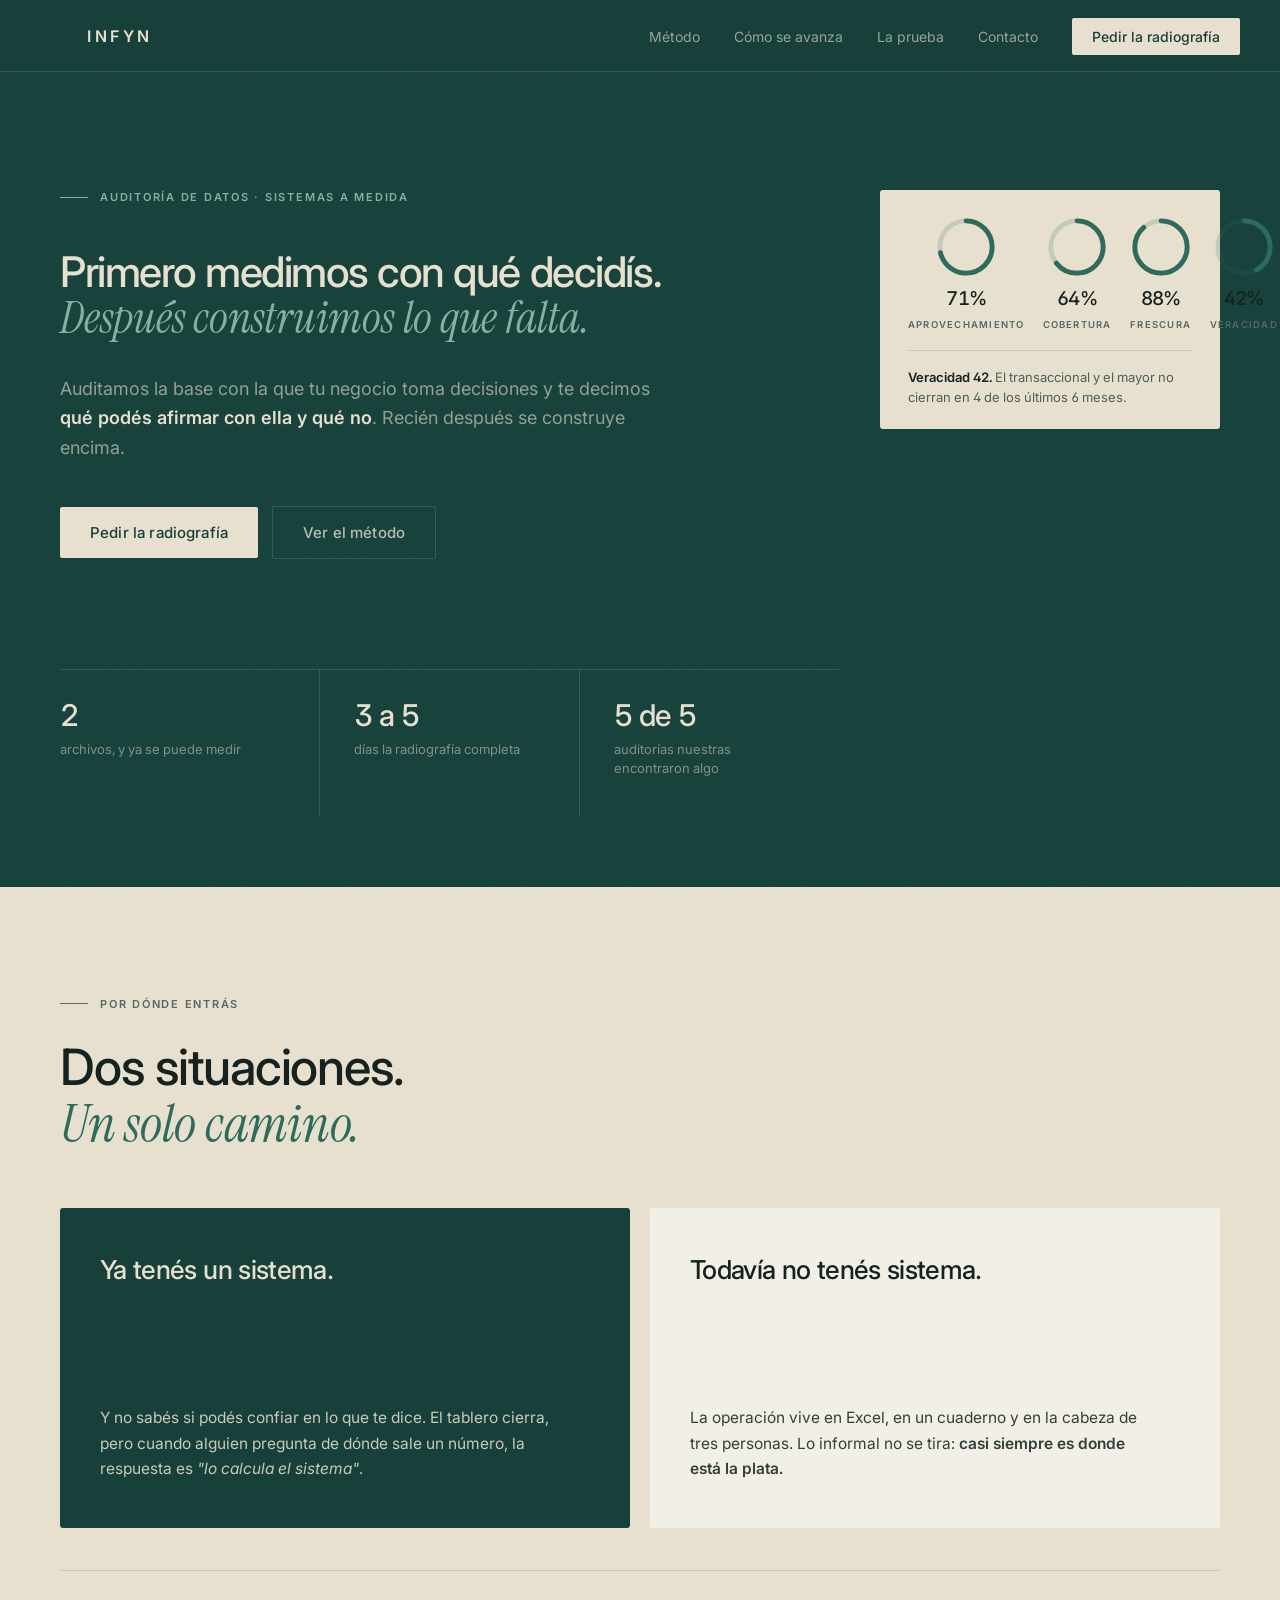
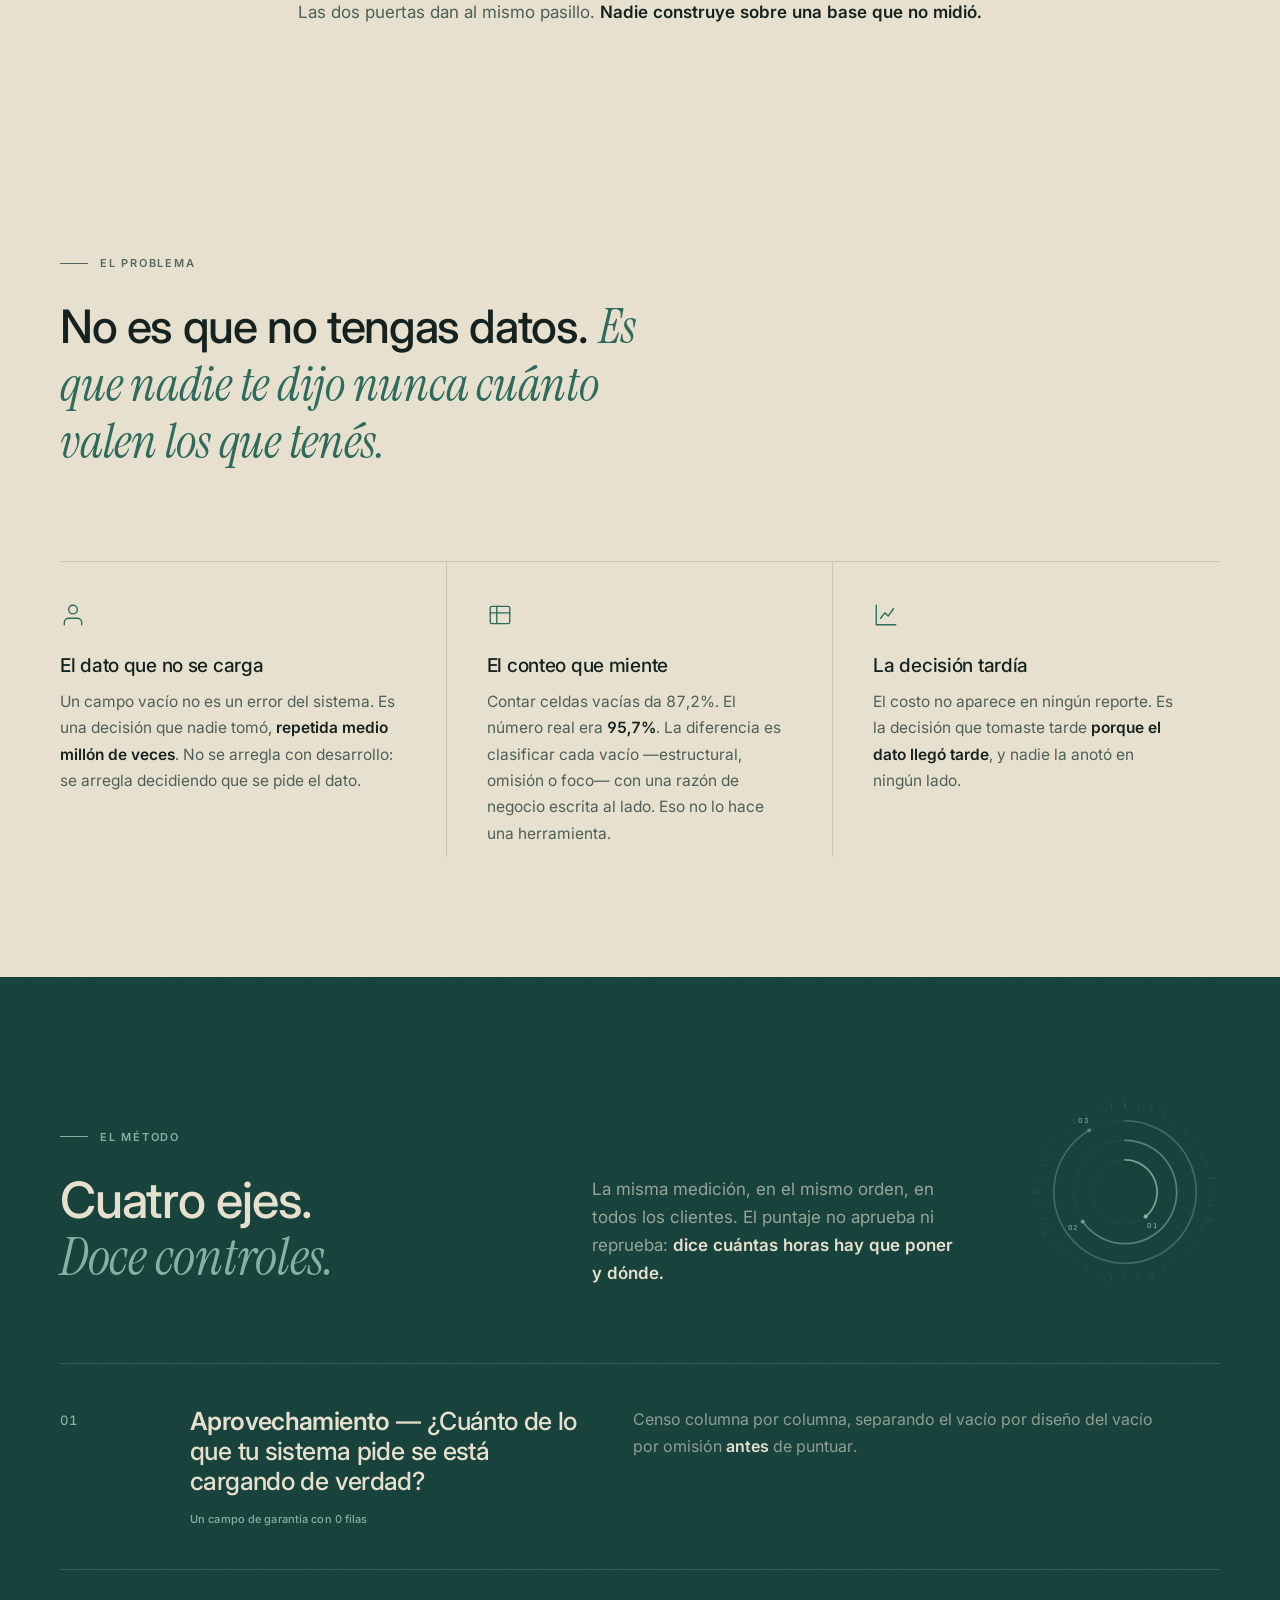
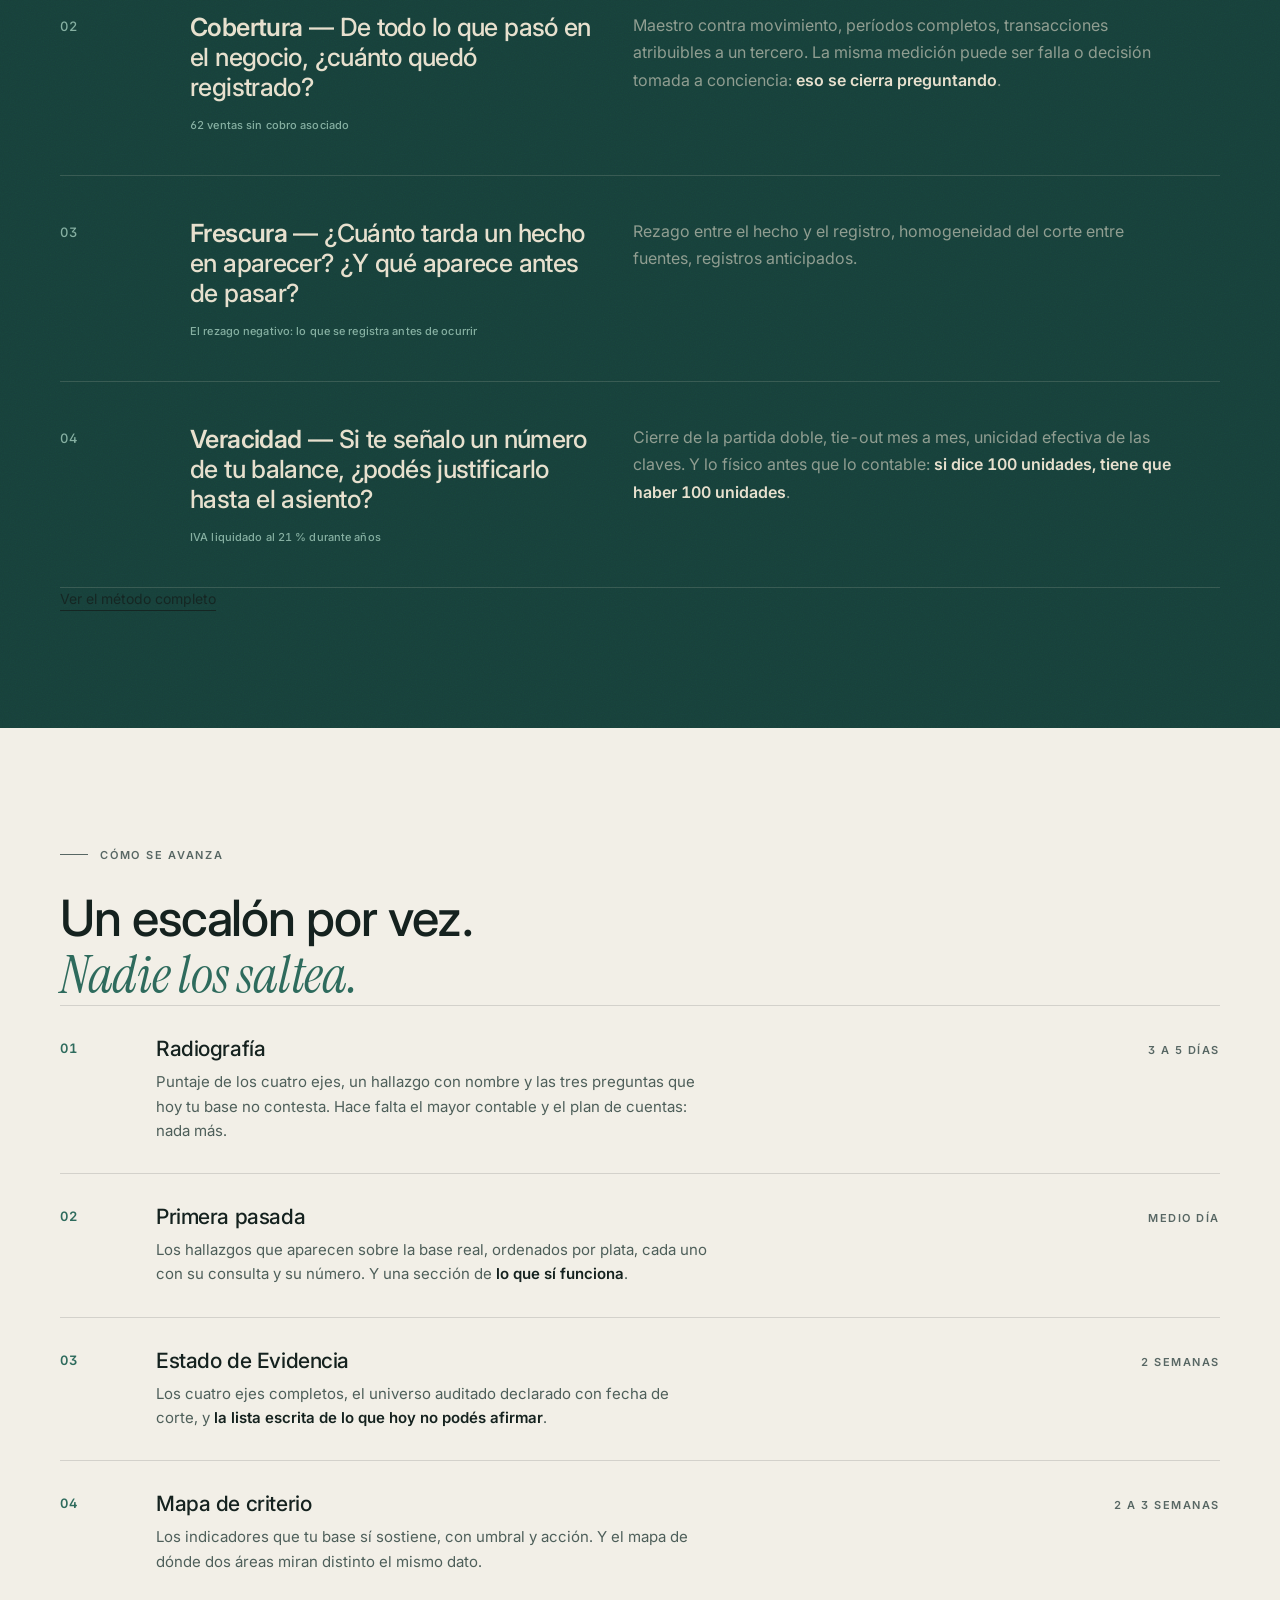
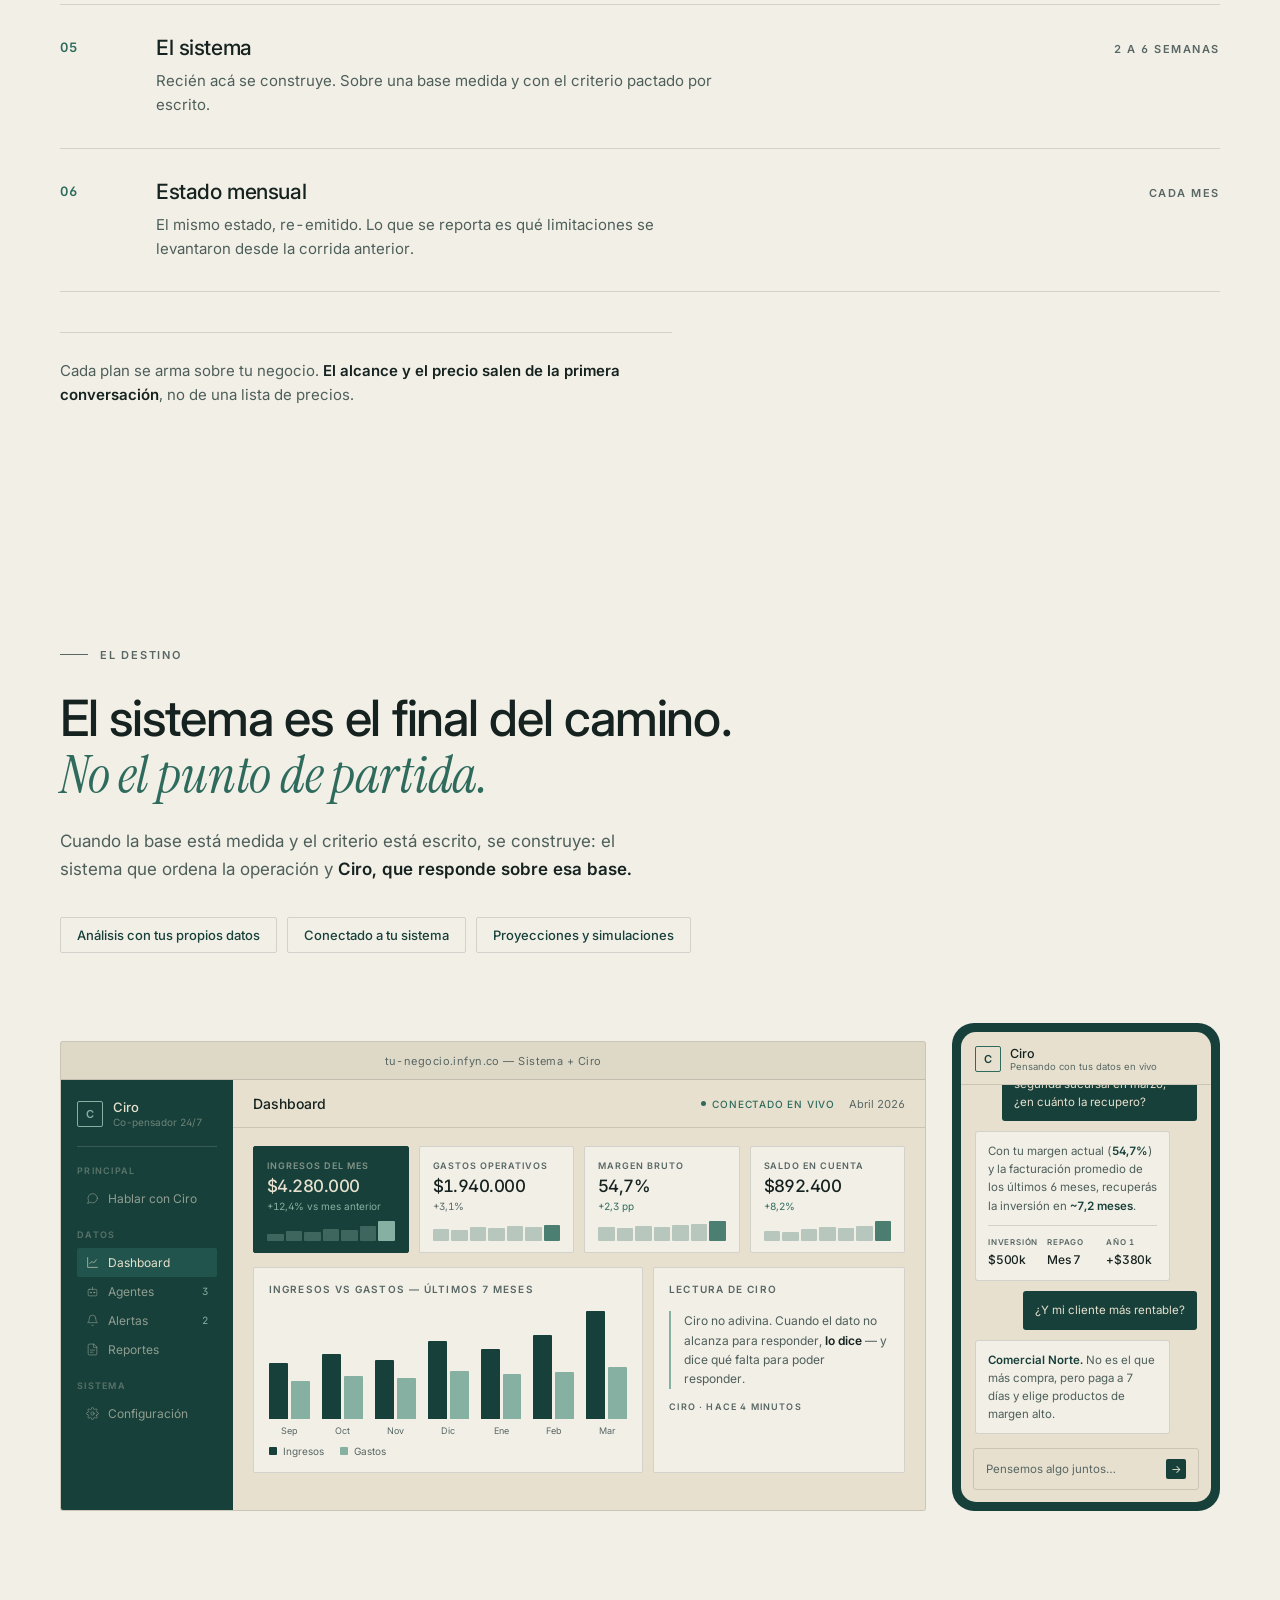
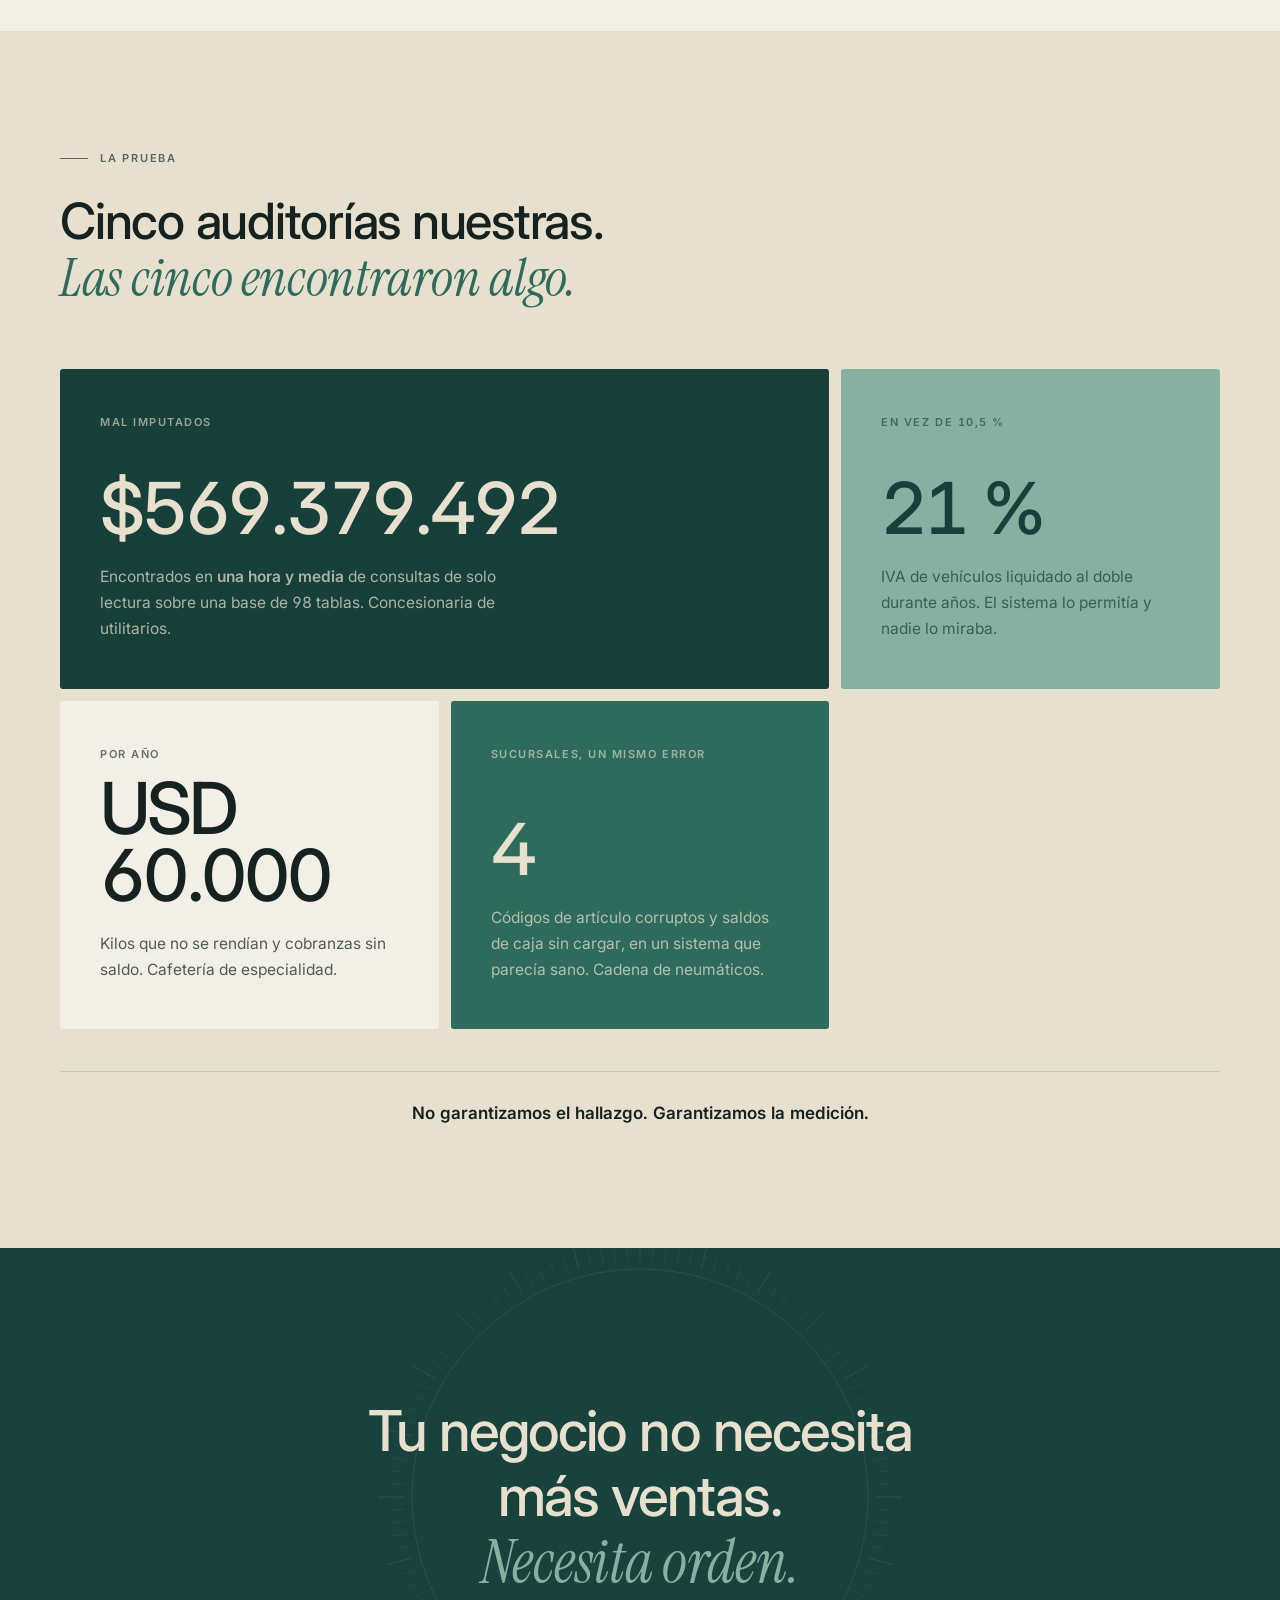
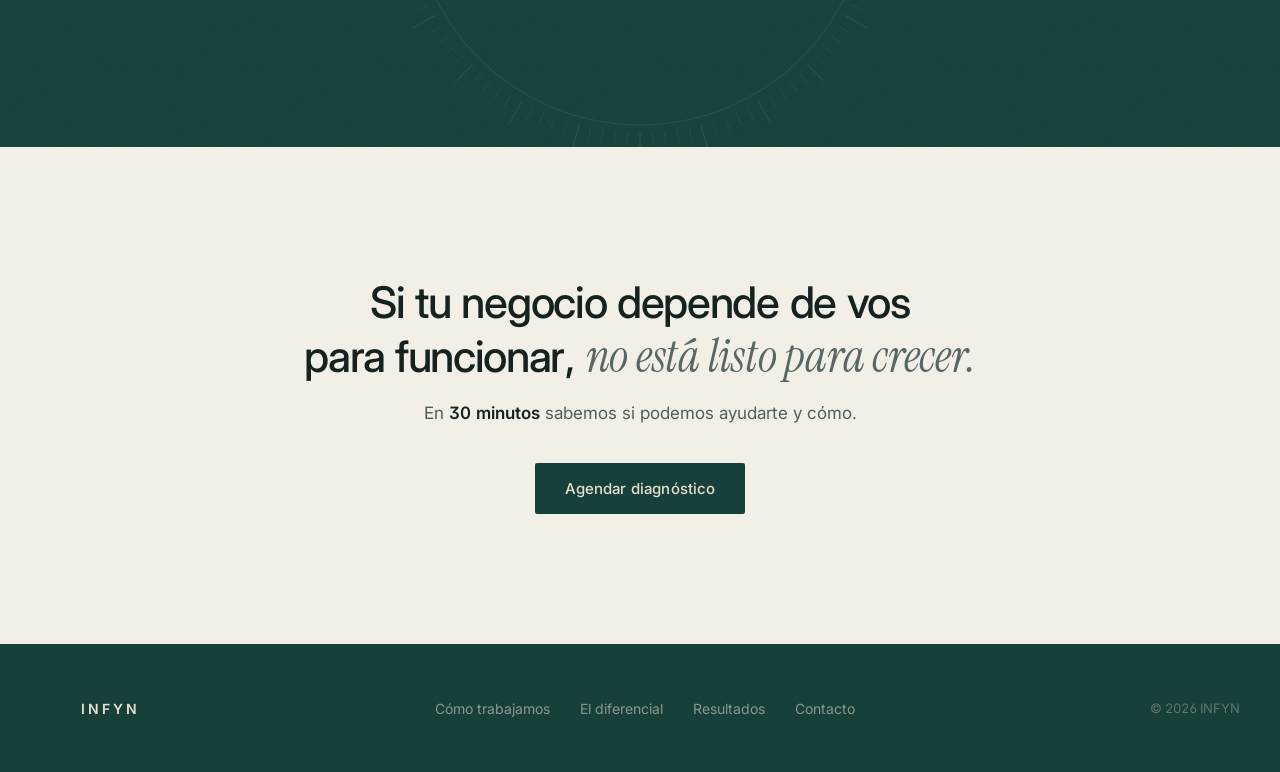
==== commit 8815c2a1: "feat(sitio): Ciro pasa a ser el destino, no la entrada Co-Authored-By: Claude Sonnet 5 <noreply@anth" ====
--- a/index.html
+++ b/index.html
@@ -119,7 +119,7 @@
       </div>
     </div>
 
-    <p class="puerta-cierre">Las dos puertas dan al mismo pasillo. <strong>Nadie construye sobre una base que no midió.</strong></p>
+    <p class="cierre-seccion">Las dos puertas dan al mismo pasillo. <strong>Nadie construye sobre una base que no midió.</strong></p>
   </div>
 </section>
 
@@ -319,11 +319,11 @@
 <section class="producto" id="diferencial">
   <div class="wrap">
     <div class="producto-header">
-      <div class="eyebrow">El diferencial</div>
-      <h2 class="titulo-seccion titulo-ancho">Ciro.<br><em class="serif acento-verde">Tu co-pensador estratégico 24/7.</em></h2>
+      <div class="eyebrow">El destino</div>
+      <h2 class="titulo-seccion titulo-ancho">El sistema es el final del camino.<br><em class="serif acento-verde">No el punto de partida.</em></h2>
       <p class="bajada">
-        Ciro conoce tu operación en tiempo real. Le preguntás, analiza tus datos y te responde
-        como lo haría <strong>un socio estratégico</strong> — con contexto, sin rodeos.
+        Cuando la base está medida y el criterio está escrito, se construye: el sistema que
+        ordena la operación y <strong>Ciro, que responde sobre esa base.</strong>
       </p>
       <div class="capacidades">
         <span class="capacidad">Análisis con tus propios datos</span>
@@ -439,10 +439,8 @@
                 <div class="panel">
                   <div class="panel-titulo">Lectura de Ciro</div>
                   <div class="nota-ciro">
-                    Marzo cerró <strong>+12,4%</strong> con el margen en <strong>54,7%</strong>, el más alto
-                    de los últimos siete meses. El crecimiento vino de clientes que ya tenías, no de
-                    volumen nuevo: subió el ticket promedio, no la cantidad de operaciones.<br><br>
-                    Si sostenés este margen dos meses más, tenés espacio de caja para la segunda sucursal.
+                    Ciro no adivina. Cuando el dato no alcanza para responder, <strong>lo dice</strong> — y dice qué falta
+                    para poder responder.
                   </div>
                   <div class="nota-firma">Ciro · hace 4 minutos</div>
                 </div>
@@ -552,7 +550,7 @@
       </div>
     </div>
 
-    <p style="margin-top:42px; padding-top:28px; border-top:1px solid var(--linea); text-align:center; font-size:17px; line-height:1.6; color:var(--tinta-media);">
+    <p class="cierre-seccion">
       <strong>No garantizamos el hallazgo. Garantizamos la medición.</strong>
     </p>
   </div>
--- a/sistema.css
+++ b/sistema.css
@@ -384,7 +384,7 @@
   .puertas-grid { display: grid; grid-template-columns: repeat(2, 1fr); gap: 20px; margin-top: 54px; }
   .puerta-titulo { font-size: 26px; font-weight: 500; letter-spacing: -0.025em; margin-bottom: 16px; }
   .puerta-texto { font-size: 15.5px; line-height: 1.65; opacity: 0.86; max-width: 46ch; }
-  .puerta-cierre {
+  .cierre-seccion {
     margin-top: 42px; padding-top: 28px; border-top: 1px solid var(--linea);
     text-align: center; font-size: 17px; line-height: 1.6; color: var(--tinta-media);
   }
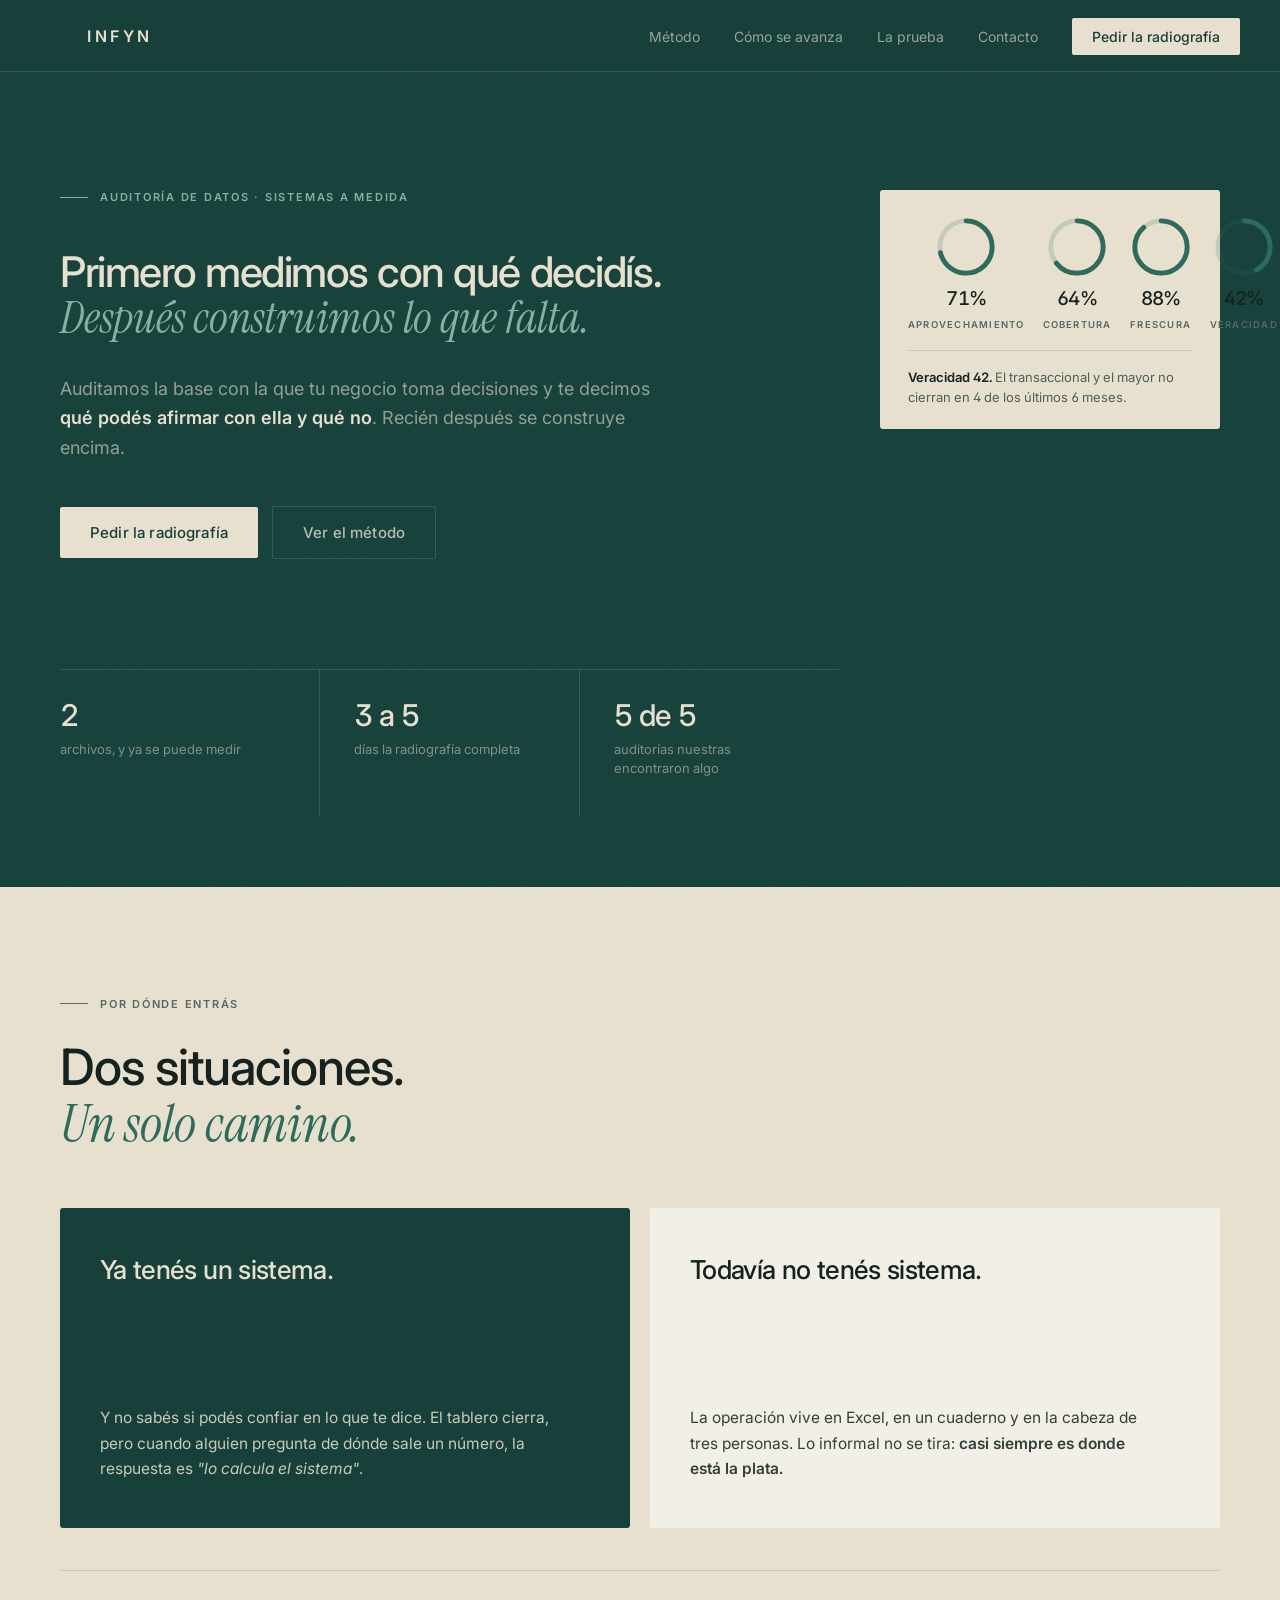
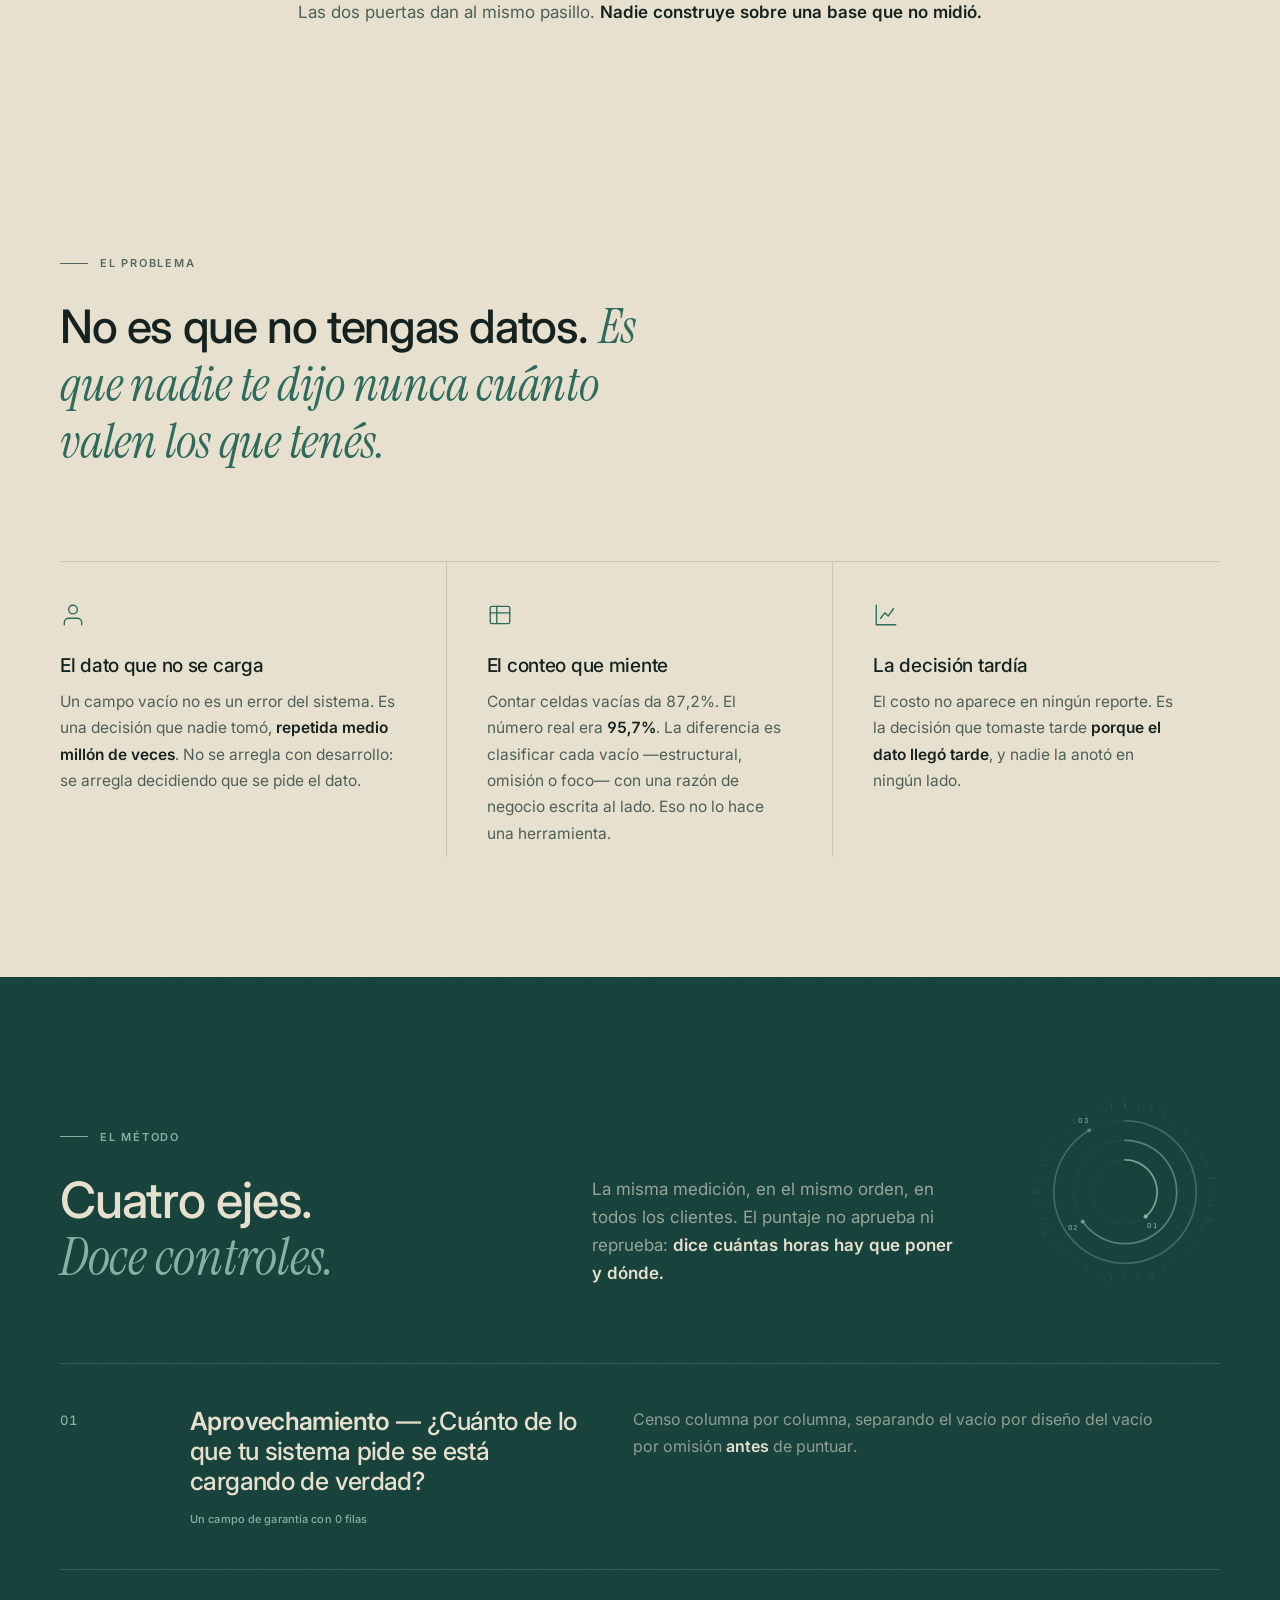
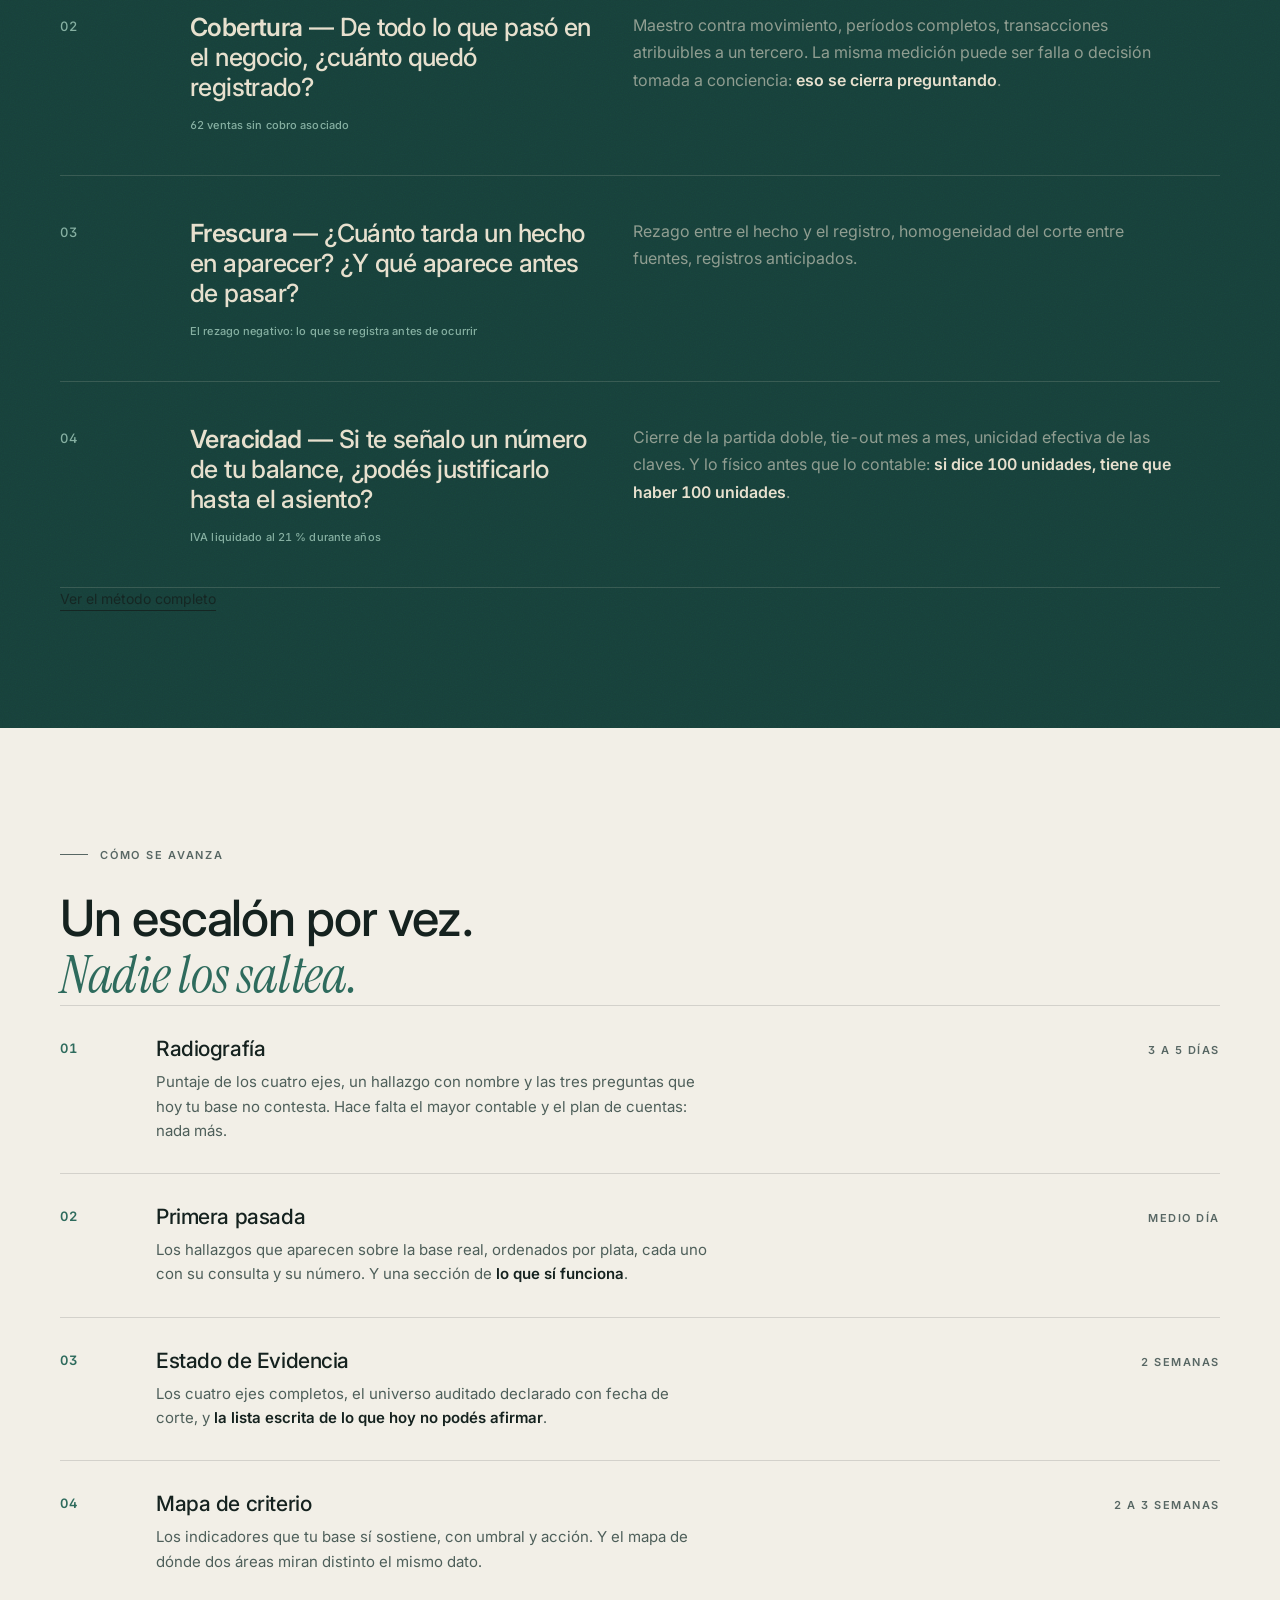
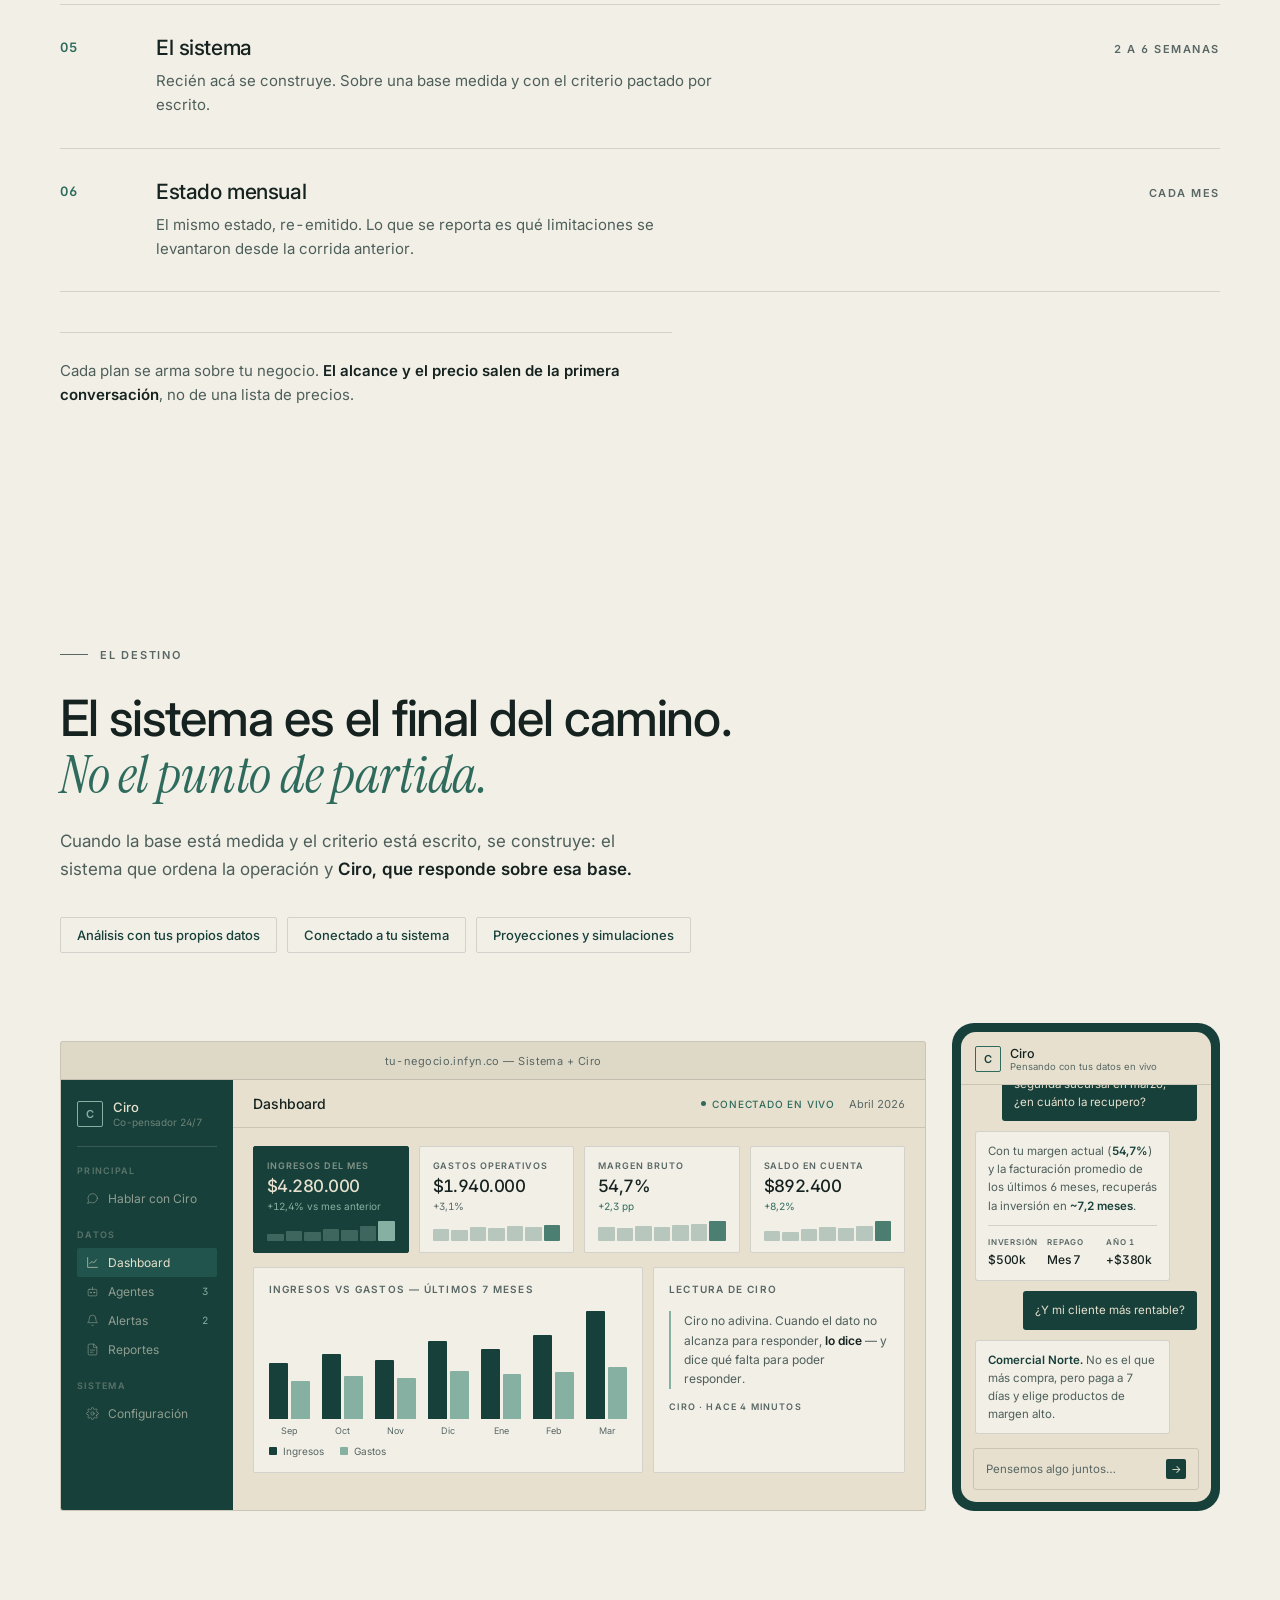
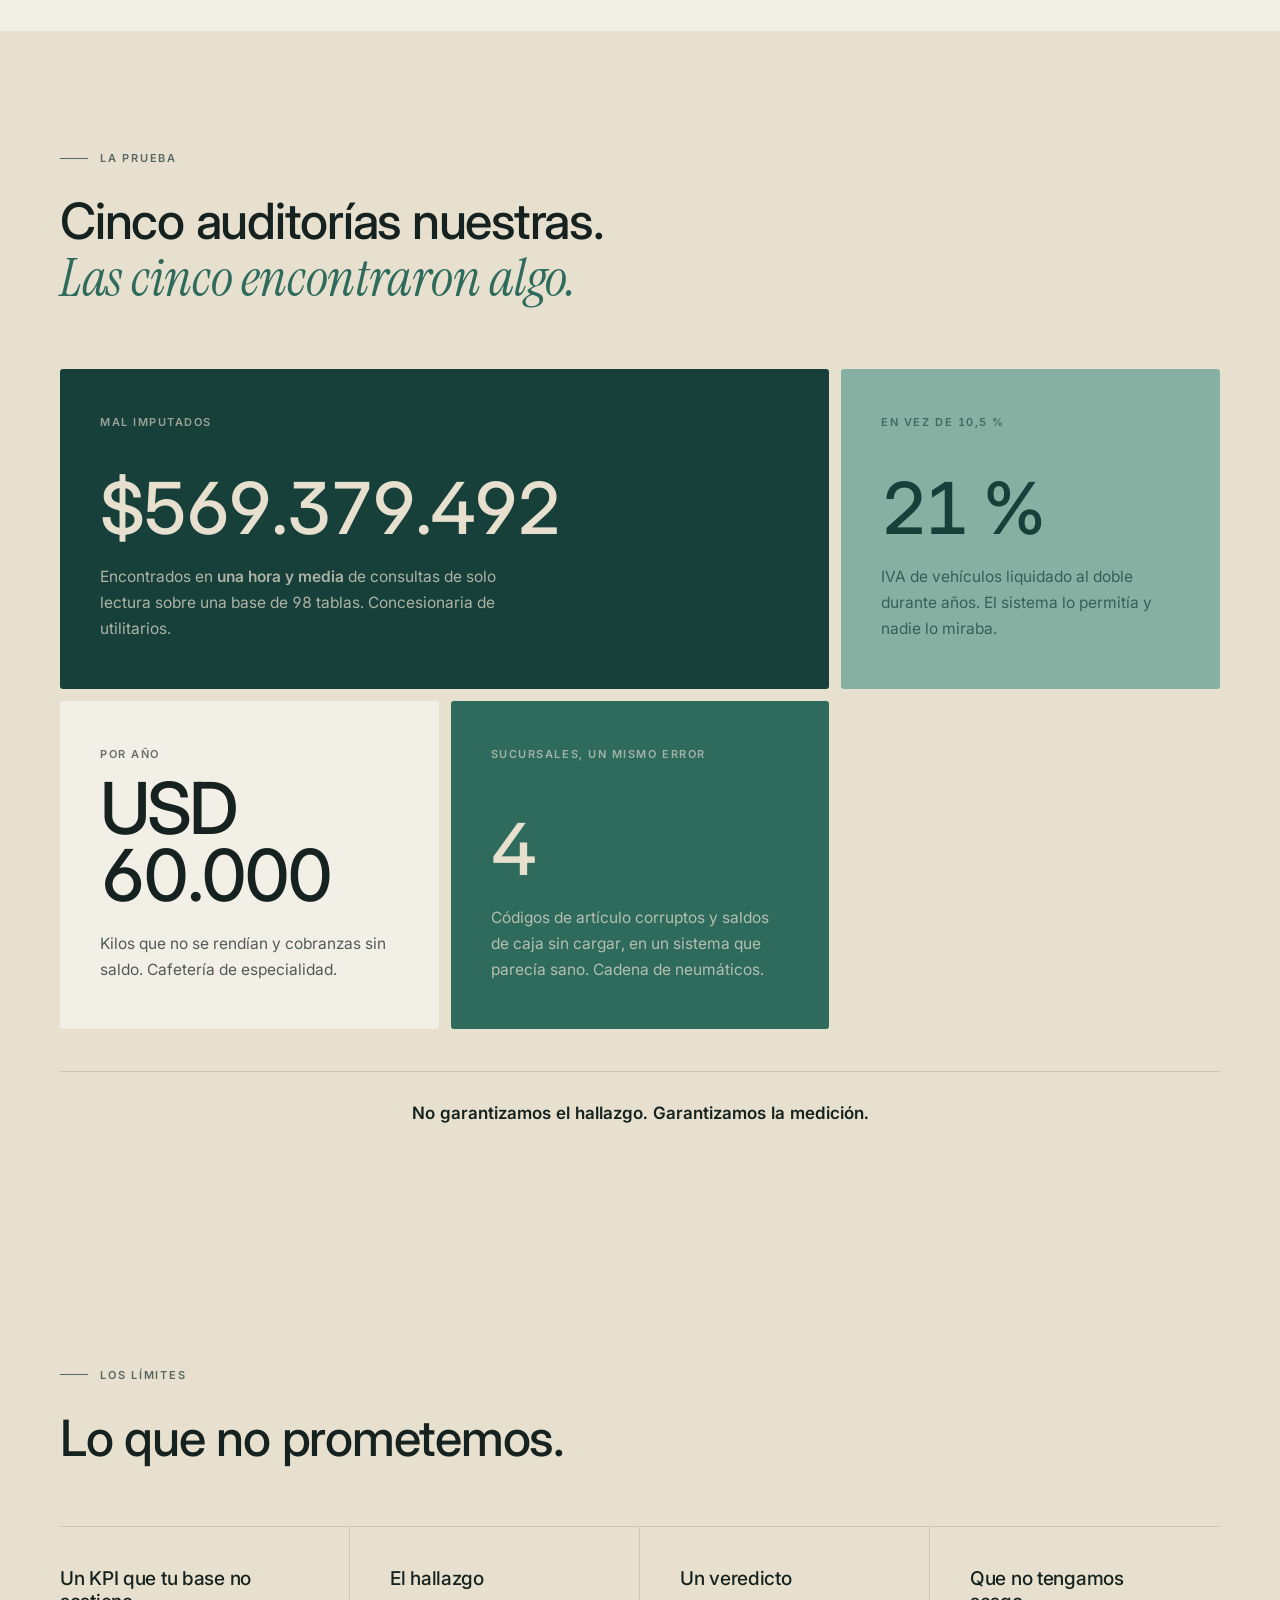
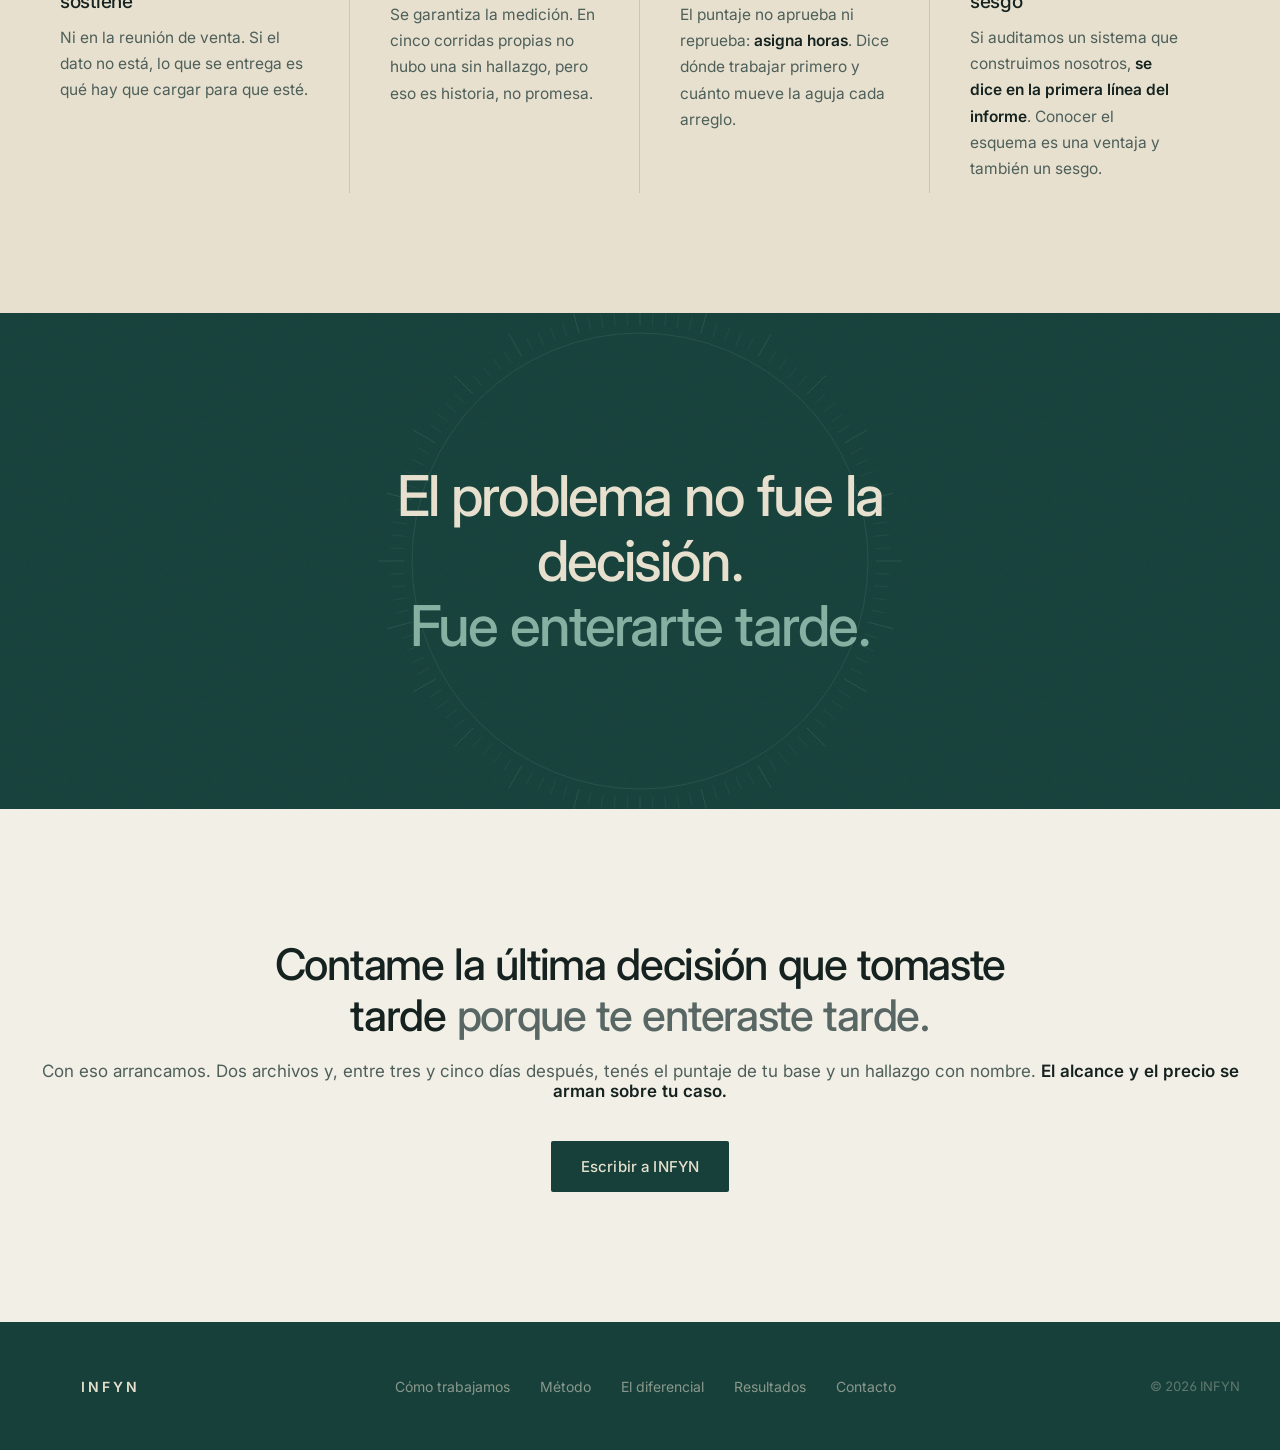
==== commit bf1516e4: "feat(sitio): límites, quote y CTA con la pregunta gate Co-Authored-By: Claude Sonnet 5 <noreply@anth" ====
--- a/index.html
+++ b/index.html
@@ -557,11 +557,39 @@
 </section>
 
 
+<!-- ═══ LÍMITES ═══ -->
+<section class="limites">
+  <div class="wrap">
+    <div class="eyebrow">Los límites</div>
+    <h2 class="titulo-seccion">Lo que no prometemos.</h2>
+
+    <div class="columnas columnas-4">
+      <div class="columna">
+        <div class="columna-titulo">Un KPI que tu base no sostiene</div>
+        <div class="columna-texto">Ni en la reunión de venta. Si el dato no está, lo que se entrega es qué hay que cargar para que esté.</div>
+      </div>
+      <div class="columna">
+        <div class="columna-titulo">El hallazgo</div>
+        <div class="columna-texto">Se garantiza la medición. En cinco corridas propias no hubo una sin hallazgo, pero eso es historia, no promesa.</div>
+      </div>
+      <div class="columna">
+        <div class="columna-titulo">Un veredicto</div>
+        <div class="columna-texto">El puntaje no aprueba ni reprueba: <strong>asigna horas</strong>. Dice dónde trabajar primero y cuánto mueve la aguja cada arreglo.</div>
+      </div>
+      <div class="columna">
+        <div class="columna-titulo">Que no tengamos sesgo</div>
+        <div class="columna-texto">Si auditamos un sistema que construimos nosotros, <strong>se dice en la primera línea del informe</strong>. Conocer el esquema es una ventaja y también un sesgo.</div>
+      </div>
+    </div>
+  </div>
+</section>
+
+
 <!-- ═══ QUOTE ═══ -->
 <section class="quote grain">
   <svg class="quote-arco" viewBox="0 0 560 560" fill="none" aria-hidden="true"><circle cx="280" cy="280" r="228" fill="none" stroke="rgba(134,176,162,0.14)" stroke-width="1"/><line x1="516.0" y1="280.0" x2="542.0" y2="280.0" stroke="rgba(134,176,162,0.16)" stroke-width="1"/><line x1="515.7" y1="292.4" x2="529.7" y2="293.1" stroke="rgba(134,176,162,0.09)" stroke-width="1"/><line x1="514.7" y1="304.7" x2="528.6" y2="306.1" stroke="rgba(134,176,162,0.09)" stroke-width="1"/><line x1="513.1" y1="316.9" x2="526.9" y2="319.1" stroke="rgba(134,176,162,0.09)" stroke-width="1"/><line x1="510.8" y1="329.1" x2="524.5" y2="332.0" stroke="rgba(134,176,162,0.09)" stroke-width="1"/><line x1="508.0" y1="341.1" x2="533.1" y2="347.8" stroke="rgba(134,176,162,0.16)" stroke-width="1"/><line x1="504.4" y1="352.9" x2="517.8" y2="357.3" stroke="rgba(134,176,162,0.09)" stroke-width="1"/><line x1="500.3" y1="364.6" x2="513.4" y2="369.6" stroke="rgba(134,176,162,0.09)" stroke-width="1"/><line x1="495.6" y1="376.0" x2="508.4" y2="381.7" stroke="rgba(134,176,162,0.09)" stroke-width="1"/><line x1="490.3" y1="387.1" x2="502.8" y2="393.5" stroke="rgba(134,176,162,0.09)" stroke-width="1"/><line x1="484.4" y1="398.0" x2="506.9" y2="411.0" stroke="rgba(134,176,162,0.16)" stroke-width="1"/><line x1="477.9" y1="408.5" x2="489.7" y2="416.2" stroke="rgba(134,176,162,0.09)" stroke-width="1"/><line x1="470.9" y1="418.7" x2="482.3" y2="426.9" stroke="rgba(134,176,162,0.09)" stroke-width="1"/><line x1="463.4" y1="428.5" x2="474.3" y2="437.3" stroke="rgba(134,176,162,0.09)" stroke-width="1"/><line x1="455.4" y1="437.9" x2="465.8" y2="447.3" stroke="rgba(134,176,162,0.09)" stroke-width="1"/><line x1="446.9" y1="446.9" x2="465.3" y2="465.3" stroke="rgba(134,176,162,0.16)" stroke-width="1"/><line x1="437.9" y1="455.4" x2="447.3" y2="465.8" stroke="rgba(134,176,162,0.09)" stroke-width="1"/><line x1="428.5" y1="463.4" x2="437.3" y2="474.3" stroke="rgba(134,176,162,0.09)" stroke-width="1"/><line x1="418.7" y1="470.9" x2="426.9" y2="482.3" stroke="rgba(134,176,162,0.09)" stroke-width="1"/><line x1="408.5" y1="477.9" x2="416.2" y2="489.7" stroke="rgba(134,176,162,0.09)" stroke-width="1"/><line x1="398.0" y1="484.4" x2="411.0" y2="506.9" stroke="rgba(134,176,162,0.16)" stroke-width="1"/><line x1="387.1" y1="490.3" x2="393.5" y2="502.8" stroke="rgba(134,176,162,0.09)" stroke-width="1"/><line x1="376.0" y1="495.6" x2="381.7" y2="508.4" stroke="rgba(134,176,162,0.09)" stroke-width="1"/><line x1="364.6" y1="500.3" x2="369.6" y2="513.4" stroke="rgba(134,176,162,0.09)" stroke-width="1"/><line x1="352.9" y1="504.4" x2="357.3" y2="517.8" stroke="rgba(134,176,162,0.09)" stroke-width="1"/><line x1="341.1" y1="508.0" x2="347.8" y2="533.1" stroke="rgba(134,176,162,0.16)" stroke-width="1"/><line x1="329.1" y1="510.8" x2="332.0" y2="524.5" stroke="rgba(134,176,162,0.09)" stroke-width="1"/><line x1="316.9" y1="513.1" x2="319.1" y2="526.9" stroke="rgba(134,176,162,0.09)" stroke-width="1"/><line x1="304.7" y1="514.7" x2="306.1" y2="528.6" stroke="rgba(134,176,162,0.09)" stroke-width="1"/><line x1="292.4" y1="515.7" x2="293.1" y2="529.7" stroke="rgba(134,176,162,0.09)" stroke-width="1"/><line x1="280.0" y1="516.0" x2="280.0" y2="542.0" stroke="rgba(134,176,162,0.16)" stroke-width="1"/><line x1="267.6" y1="515.7" x2="266.9" y2="529.7" stroke="rgba(134,176,162,0.09)" stroke-width="1"/><line x1="255.3" y1="514.7" x2="253.9" y2="528.6" stroke="rgba(134,176,162,0.09)" stroke-width="1"/><line x1="243.1" y1="513.1" x2="240.9" y2="526.9" stroke="rgba(134,176,162,0.09)" stroke-width="1"/><line x1="230.9" y1="510.8" x2="228.0" y2="524.5" stroke="rgba(134,176,162,0.09)" stroke-width="1"/><line x1="218.9" y1="508.0" x2="212.2" y2="533.1" stroke="rgba(134,176,162,0.16)" stroke-width="1"/><line x1="207.1" y1="504.4" x2="202.7" y2="517.8" stroke="rgba(134,176,162,0.09)" stroke-width="1"/><line x1="195.4" y1="500.3" x2="190.4" y2="513.4" stroke="rgba(134,176,162,0.09)" stroke-width="1"/><line x1="184.0" y1="495.6" x2="178.3" y2="508.4" stroke="rgba(134,176,162,0.09)" stroke-width="1"/><line x1="172.9" y1="490.3" x2="166.5" y2="502.8" stroke="rgba(134,176,162,0.09)" stroke-width="1"/><line x1="162.0" y1="484.4" x2="149.0" y2="506.9" stroke="rgba(134,176,162,0.16)" stroke-width="1"/><line x1="151.5" y1="477.9" x2="143.8" y2="489.7" stroke="rgba(134,176,162,0.09)" stroke-width="1"/><line x1="141.3" y1="470.9" x2="133.1" y2="482.3" stroke="rgba(134,176,162,0.09)" stroke-width="1"/><line x1="131.5" y1="463.4" x2="122.7" y2="474.3" stroke="rgba(134,176,162,0.09)" stroke-width="1"/><line x1="122.1" y1="455.4" x2="112.7" y2="465.8" stroke="rgba(134,176,162,0.09)" stroke-width="1"/><line x1="113.1" y1="446.9" x2="94.7" y2="465.3" stroke="rgba(134,176,162,0.16)" stroke-width="1"/><line x1="104.6" y1="437.9" x2="94.2" y2="447.3" stroke="rgba(134,176,162,0.09)" stroke-width="1"/><line x1="96.6" y1="428.5" x2="85.7" y2="437.3" stroke="rgba(134,176,162,0.09)" stroke-width="1"/><line x1="89.1" y1="418.7" x2="77.7" y2="426.9" stroke="rgba(134,176,162,0.09)" stroke-width="1"/><line x1="82.1" y1="408.5" x2="70.3" y2="416.2" stroke="rgba(134,176,162,0.09)" stroke-width="1"/><line x1="75.6" y1="398.0" x2="53.1" y2="411.0" stroke="rgba(134,176,162,0.16)" stroke-width="1"/><line x1="69.7" y1="387.1" x2="57.2" y2="393.5" stroke="rgba(134,176,162,0.09)" stroke-width="1"/><line x1="64.4" y1="376.0" x2="51.6" y2="381.7" stroke="rgba(134,176,162,0.09)" stroke-width="1"/><line x1="59.7" y1="364.6" x2="46.6" y2="369.6" stroke="rgba(134,176,162,0.09)" stroke-width="1"/><line x1="55.6" y1="352.9" x2="42.2" y2="357.3" stroke="rgba(134,176,162,0.09)" stroke-width="1"/><line x1="52.0" y1="341.1" x2="26.9" y2="347.8" stroke="rgba(134,176,162,0.16)" stroke-width="1"/><line x1="49.2" y1="329.1" x2="35.5" y2="332.0" stroke="rgba(134,176,162,0.09)" stroke-width="1"/><line x1="46.9" y1="316.9" x2="33.1" y2="319.1" stroke="rgba(134,176,162,0.09)" stroke-width="1"/><line x1="45.3" y1="304.7" x2="31.4" y2="306.1" stroke="rgba(134,176,162,0.09)" stroke-width="1"/><line x1="44.3" y1="292.4" x2="30.3" y2="293.1" stroke="rgba(134,176,162,0.09)" stroke-width="1"/><line x1="44.0" y1="280.0" x2="18.0" y2="280.0" stroke="rgba(134,176,162,0.16)" stroke-width="1"/><line x1="44.3" y1="267.6" x2="30.3" y2="266.9" stroke="rgba(134,176,162,0.09)" stroke-width="1"/><line x1="45.3" y1="255.3" x2="31.4" y2="253.9" stroke="rgba(134,176,162,0.09)" stroke-width="1"/><line x1="46.9" y1="243.1" x2="33.1" y2="240.9" stroke="rgba(134,176,162,0.09)" stroke-width="1"/><line x1="49.2" y1="230.9" x2="35.5" y2="228.0" stroke="rgba(134,176,162,0.09)" stroke-width="1"/><line x1="52.0" y1="218.9" x2="26.9" y2="212.2" stroke="rgba(134,176,162,0.16)" stroke-width="1"/><line x1="55.6" y1="207.1" x2="42.2" y2="202.7" stroke="rgba(134,176,162,0.09)" stroke-width="1"/><line x1="59.7" y1="195.4" x2="46.6" y2="190.4" stroke="rgba(134,176,162,0.09)" stroke-width="1"/><line x1="64.4" y1="184.0" x2="51.6" y2="178.3" stroke="rgba(134,176,162,0.09)" stroke-width="1"/><line x1="69.7" y1="172.9" x2="57.2" y2="166.5" stroke="rgba(134,176,162,0.09)" stroke-width="1"/><line x1="75.6" y1="162.0" x2="53.1" y2="149.0" stroke="rgba(134,176,162,0.16)" stroke-width="1"/><line x1="82.1" y1="151.5" x2="70.3" y2="143.8" stroke="rgba(134,176,162,0.09)" stroke-width="1"/><line x1="89.1" y1="141.3" x2="77.7" y2="133.1" stroke="rgba(134,176,162,0.09)" stroke-width="1"/><line x1="96.6" y1="131.5" x2="85.7" y2="122.7" stroke="rgba(134,176,162,0.09)" stroke-width="1"/><line x1="104.6" y1="122.1" x2="94.2" y2="112.7" stroke="rgba(134,176,162,0.09)" stroke-width="1"/><line x1="113.1" y1="113.1" x2="94.7" y2="94.7" stroke="rgba(134,176,162,0.16)" stroke-width="1"/><line x1="122.1" y1="104.6" x2="112.7" y2="94.2" stroke="rgba(134,176,162,0.09)" stroke-width="1"/><line x1="131.5" y1="96.6" x2="122.7" y2="85.7" stroke="rgba(134,176,162,0.09)" stroke-width="1"/><line x1="141.3" y1="89.1" x2="133.1" y2="77.7" stroke="rgba(134,176,162,0.09)" stroke-width="1"/><line x1="151.5" y1="82.1" x2="143.8" y2="70.3" stroke="rgba(134,176,162,0.09)" stroke-width="1"/><line x1="162.0" y1="75.6" x2="149.0" y2="53.1" stroke="rgba(134,176,162,0.16)" stroke-width="1"/><line x1="172.9" y1="69.7" x2="166.5" y2="57.2" stroke="rgba(134,176,162,0.09)" stroke-width="1"/><line x1="184.0" y1="64.4" x2="178.3" y2="51.6" stroke="rgba(134,176,162,0.09)" stroke-width="1"/><line x1="195.4" y1="59.7" x2="190.4" y2="46.6" stroke="rgba(134,176,162,0.09)" stroke-width="1"/><line x1="207.1" y1="55.6" x2="202.7" y2="42.2" stroke="rgba(134,176,162,0.09)" stroke-width="1"/><line x1="218.9" y1="52.0" x2="212.2" y2="26.9" stroke="rgba(134,176,162,0.16)" stroke-width="1"/><line x1="230.9" y1="49.2" x2="228.0" y2="35.5" stroke="rgba(134,176,162,0.09)" stroke-width="1"/><line x1="243.1" y1="46.9" x2="240.9" y2="33.1" stroke="rgba(134,176,162,0.09)" stroke-width="1"/><line x1="255.3" y1="45.3" x2="253.9" y2="31.4" stroke="rgba(134,176,162,0.09)" stroke-width="1"/><line x1="267.6" y1="44.3" x2="266.9" y2="30.3" stroke="rgba(134,176,162,0.09)" stroke-width="1"/><line x1="280.0" y1="44.0" x2="280.0" y2="18.0" stroke="rgba(134,176,162,0.16)" stroke-width="1"/><line x1="292.4" y1="44.3" x2="293.1" y2="30.3" stroke="rgba(134,176,162,0.09)" stroke-width="1"/><line x1="304.7" y1="45.3" x2="306.1" y2="31.4" stroke="rgba(134,176,162,0.09)" stroke-width="1"/><line x1="316.9" y1="46.9" x2="319.1" y2="33.1" stroke="rgba(134,176,162,0.09)" stroke-width="1"/><line x1="329.1" y1="49.2" x2="332.0" y2="35.5" stroke="rgba(134,176,162,0.09)" stroke-width="1"/><line x1="341.1" y1="52.0" x2="347.8" y2="26.9" stroke="rgba(134,176,162,0.16)" stroke-width="1"/><line x1="352.9" y1="55.6" x2="357.3" y2="42.2" stroke="rgba(134,176,162,0.09)" stroke-width="1"/><line x1="364.6" y1="59.7" x2="369.6" y2="46.6" stroke="rgba(134,176,162,0.09)" stroke-width="1"/><line x1="376.0" y1="64.4" x2="381.7" y2="51.6" stroke="rgba(134,176,162,0.09)" stroke-width="1"/><line x1="387.1" y1="69.7" x2="393.5" y2="57.2" stroke="rgba(134,176,162,0.09)" stroke-width="1"/><line x1="398.0" y1="75.6" x2="411.0" y2="53.1" stroke="rgba(134,176,162,0.16)" stroke-width="1"/><line x1="408.5" y1="82.1" x2="416.2" y2="70.3" stroke="rgba(134,176,162,0.09)" stroke-width="1"/><line x1="418.7" y1="89.1" x2="426.9" y2="77.7" stroke="rgba(134,176,162,0.09)" stroke-width="1"/><line x1="428.5" y1="96.6" x2="437.3" y2="85.7" stroke="rgba(134,176,162,0.09)" stroke-width="1"/><line x1="437.9" y1="104.6" x2="447.3" y2="94.2" stroke="rgba(134,176,162,0.09)" stroke-width="1"/><line x1="446.9" y1="113.1" x2="465.3" y2="94.7" stroke="rgba(134,176,162,0.16)" stroke-width="1"/><line x1="455.4" y1="122.1" x2="465.8" y2="112.7" stroke="rgba(134,176,162,0.09)" stroke-width="1"/><line x1="463.4" y1="131.5" x2="474.3" y2="122.7" stroke="rgba(134,176,162,0.09)" stroke-width="1"/><line x1="470.9" y1="141.3" x2="482.3" y2="133.1" stroke="rgba(134,176,162,0.09)" stroke-width="1"/><line x1="477.9" y1="151.5" x2="489.7" y2="143.8" stroke="rgba(134,176,162,0.09)" stroke-width="1"/><line x1="484.4" y1="162.0" x2="506.9" y2="149.0" stroke="rgba(134,176,162,0.16)" stroke-width="1"/><line x1="490.3" y1="172.9" x2="502.8" y2="166.5" stroke="rgba(134,176,162,0.09)" stroke-width="1"/><line x1="495.6" y1="184.0" x2="508.4" y2="178.3" stroke="rgba(134,176,162,0.09)" stroke-width="1"/><line x1="500.3" y1="195.4" x2="513.4" y2="190.4" stroke="rgba(134,176,162,0.09)" stroke-width="1"/><line x1="504.4" y1="207.1" x2="517.8" y2="202.7" stroke="rgba(134,176,162,0.09)" stroke-width="1"/><line x1="508.0" y1="218.9" x2="533.1" y2="212.2" stroke="rgba(134,176,162,0.16)" stroke-width="1"/><line x1="510.8" y1="230.9" x2="524.5" y2="228.0" stroke="rgba(134,176,162,0.09)" stroke-width="1"/><line x1="513.1" y1="243.1" x2="526.9" y2="240.9" stroke="rgba(134,176,162,0.09)" stroke-width="1"/><line x1="514.7" y1="255.3" x2="528.6" y2="253.9" stroke="rgba(134,176,162,0.09)" stroke-width="1"/><line x1="515.7" y1="267.6" x2="529.7" y2="266.9" stroke="rgba(134,176,162,0.09)" stroke-width="1"/></svg>
   <p class="quote-texto">
-    Tu negocio no necesita<br>más ventas.<br><span class="serif">Necesita orden.</span>
+    El problema no fue la decisión.<br><span>Fue enterarte tarde.</span>
   </p>
 </section>
 
@@ -569,11 +597,14 @@
 <!-- ═══ CTA ═══ -->
 <section class="cta" id="contacto">
   <h2 class="cta-titulo">
-    Si tu negocio depende de vos<br>para funcionar,
-    <span class="serif">no está listo para crecer.</span>
+    Contame la última decisión que tomaste tarde
+    <span>porque te enteraste tarde.</span>
   </h2>
-  <p class="cta-sub">En <strong>30 minutos</strong> sabemos si podemos ayudarte y cómo.</p>
-  <a href="/diagnostico" class="btn btn-oscuro">Agendar diagnóstico</a>
+  <p class="cta-sub">
+    Con eso arrancamos. Dos archivos y, entre tres y cinco días después, tenés el puntaje de
+    tu base y un hallazgo con nombre. <strong>El alcance y el precio se arman sobre tu caso.</strong>
+  </p>
+  <a href="mailto:info@infynsolutions.com" class="btn btn-oscuro">Escribir a INFYN</a>
 </section>
 
 
@@ -585,6 +616,7 @@
   </a>
   <ul class="footer-nav">
     <li><a href="#metodo">Cómo trabajamos</a></li>
+    <li><a href="/auditoria">Método</a></li>
     <li><a href="#diferencial">El diferencial</a></li>
     <li><a href="#prueba">Resultados</a></li>
     <li><a href="#contacto">Contacto</a></li>
--- a/sistema.css
+++ b/sistema.css
@@ -410,6 +410,7 @@
     grid-template-columns: repeat(3, 1fr);
     border-top: 1px solid var(--linea);
   }
+  .columnas-4 { grid-template-columns: repeat(4, 1fr); }
   .columna {
     padding: 40px 40px 10px 0;
     border-right: 1px solid var(--linea);
@@ -883,6 +884,10 @@
   }
   .celda-link:hover { opacity: 1; }
 
+  /* ═══ LÍMITES ═══ */
+  .limites { background: var(--crema); padding: 120px 40px; }
+  .limites .titulo-seccion { margin-bottom: 60px; }
+
   /* ═══ QUOTE ═══ */
   .quote {
     background: var(--verde);
@@ -971,7 +976,7 @@
     .hero { padding: 150px 24px 0; }
     .hero-actions { margin-bottom: 70px; }
     .hero-arco { width: 380px; height: 380px; right: -150px; }
-    .problema, .metodo, .producto, .resultados { padding: 84px 24px; }
+    .problema, .metodo, .producto, .resultados, .limites { padding: 84px 24px; }
     .quote { padding: 110px 24px; }
     .cta { padding: 96px 24px; }
     footer { padding: 40px 24px; }
